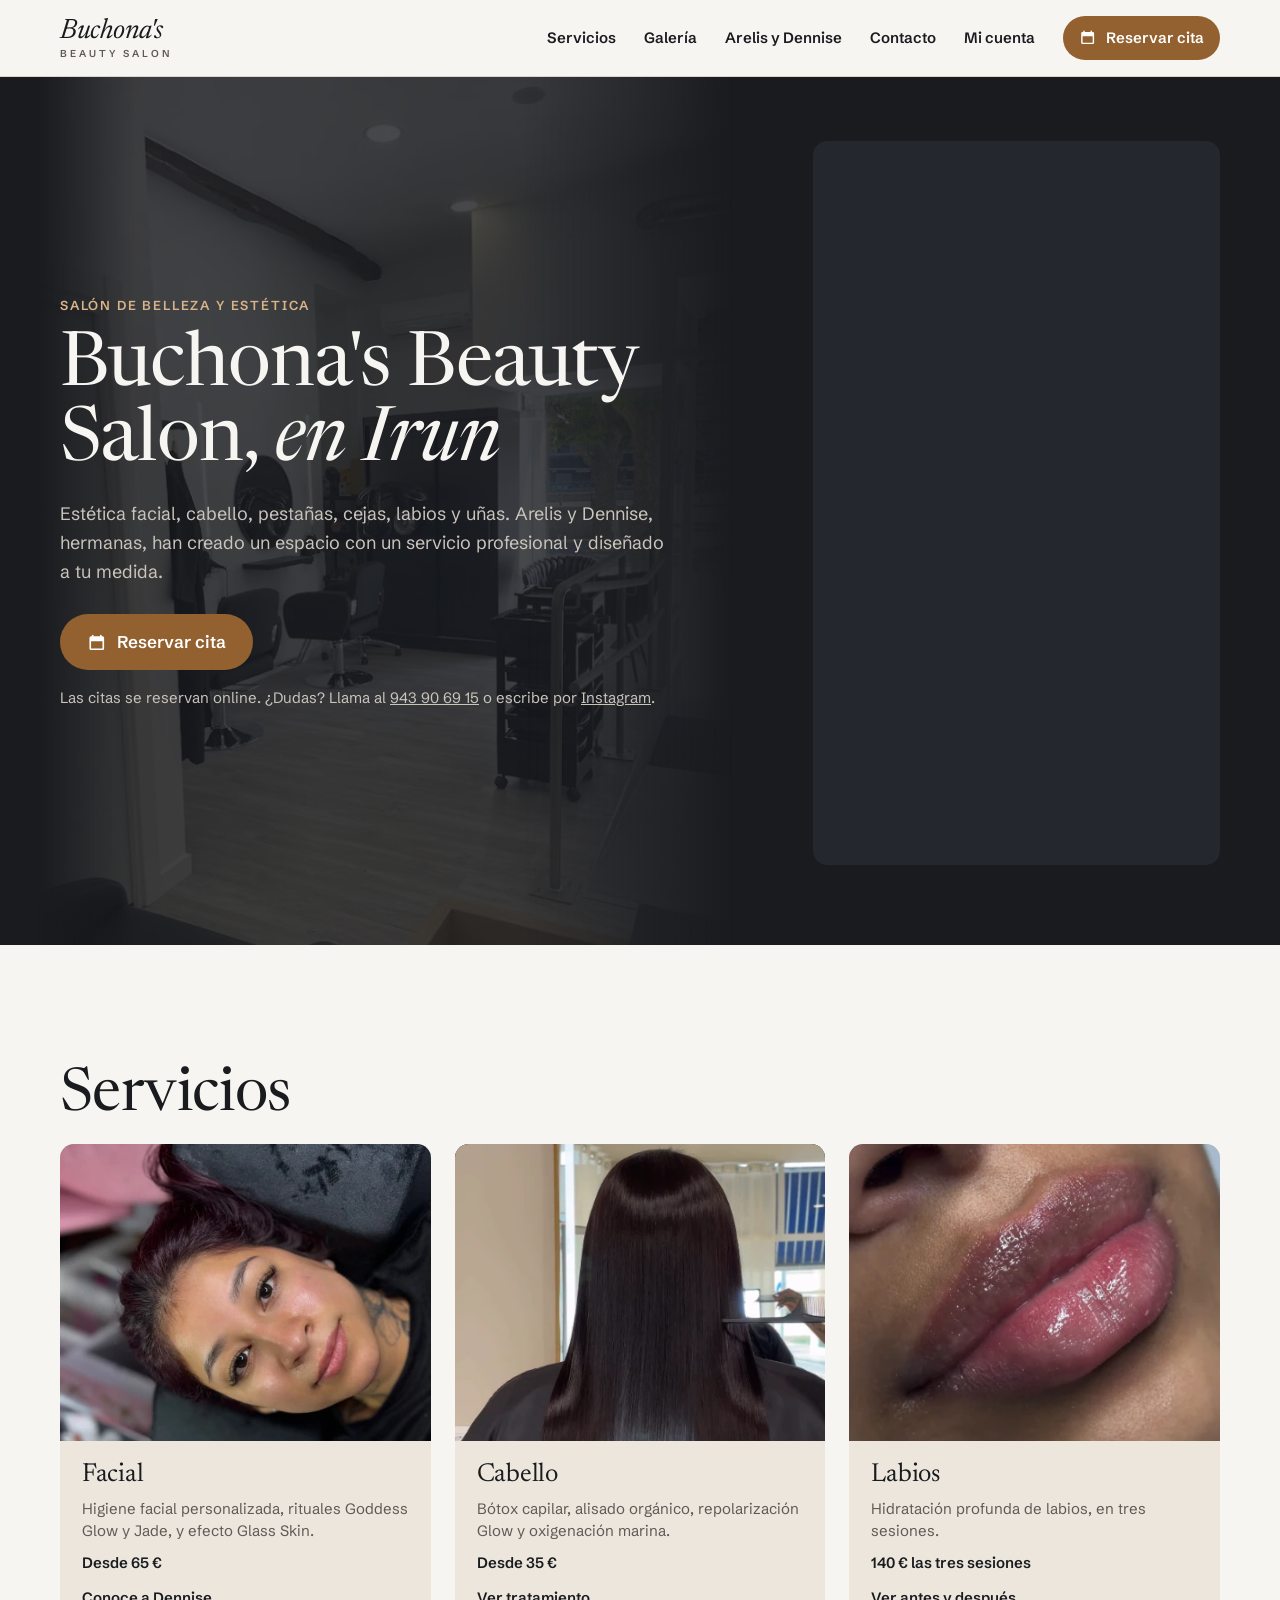
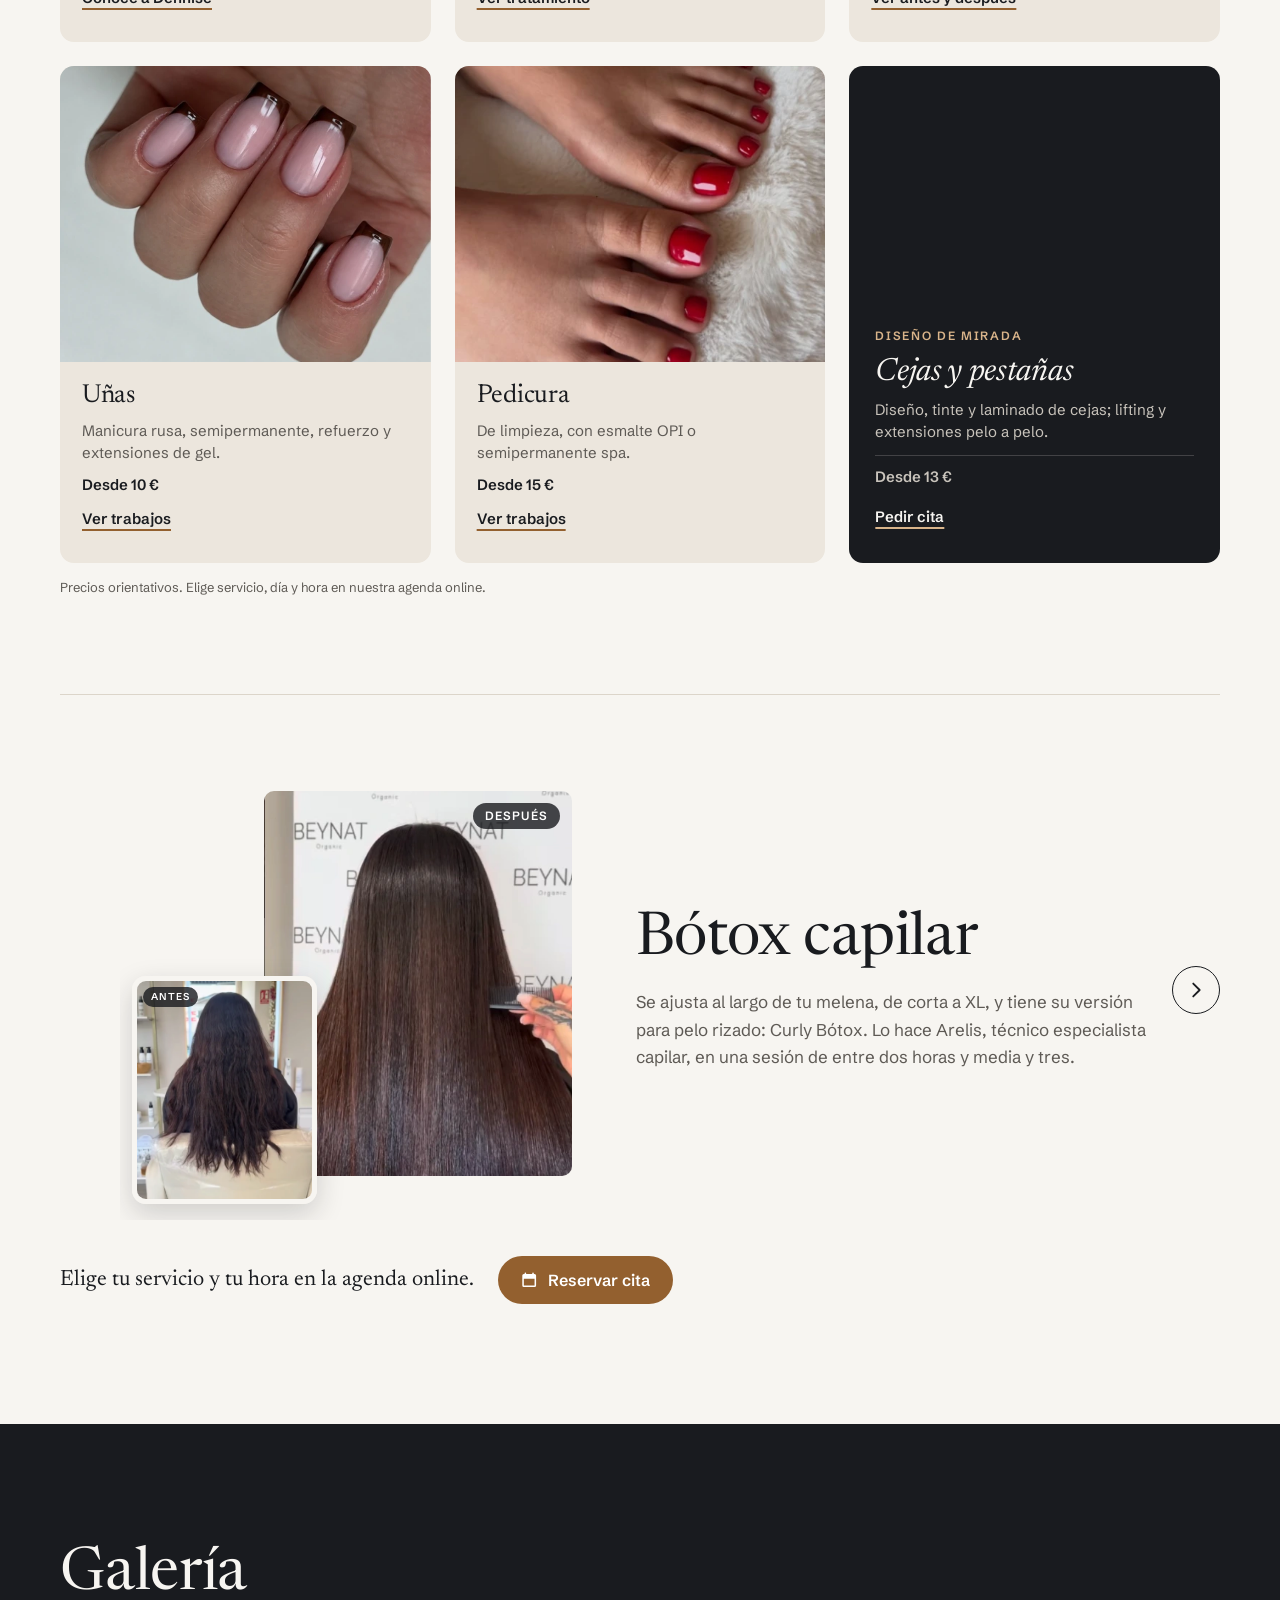
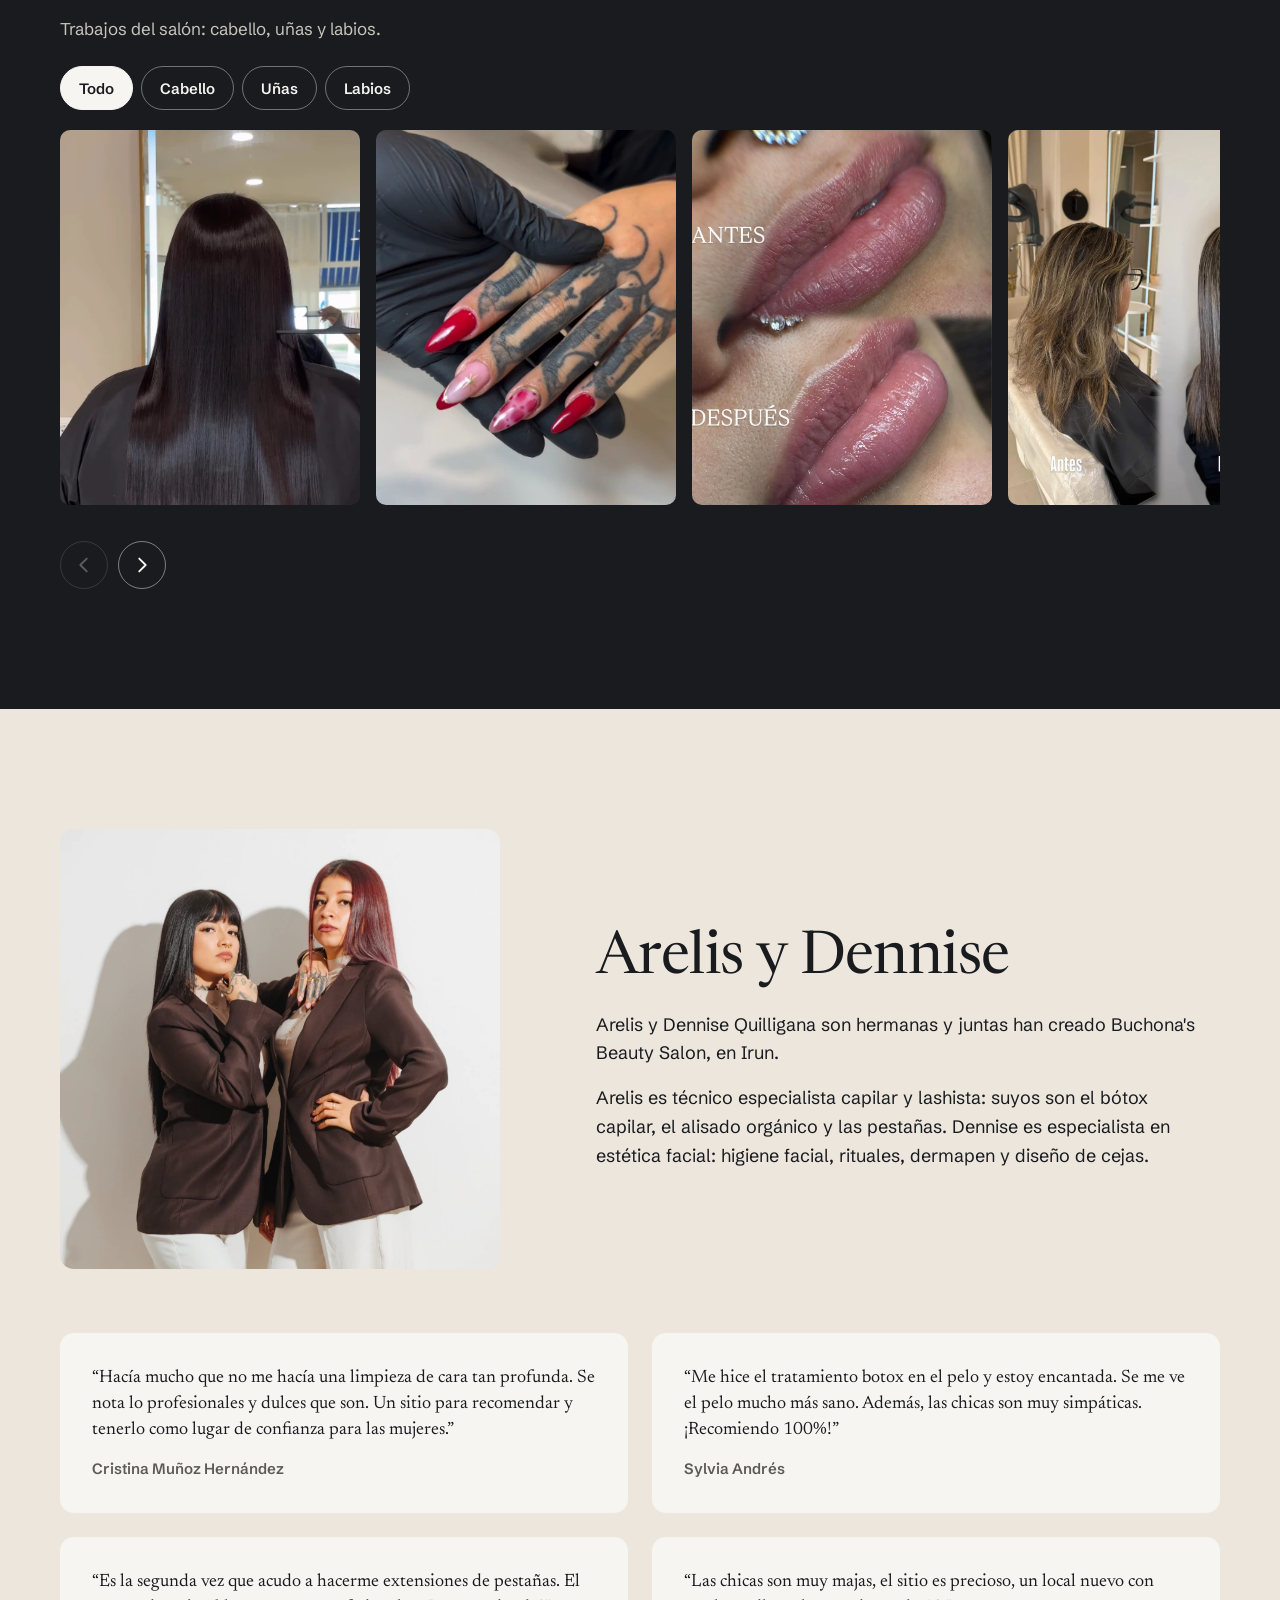
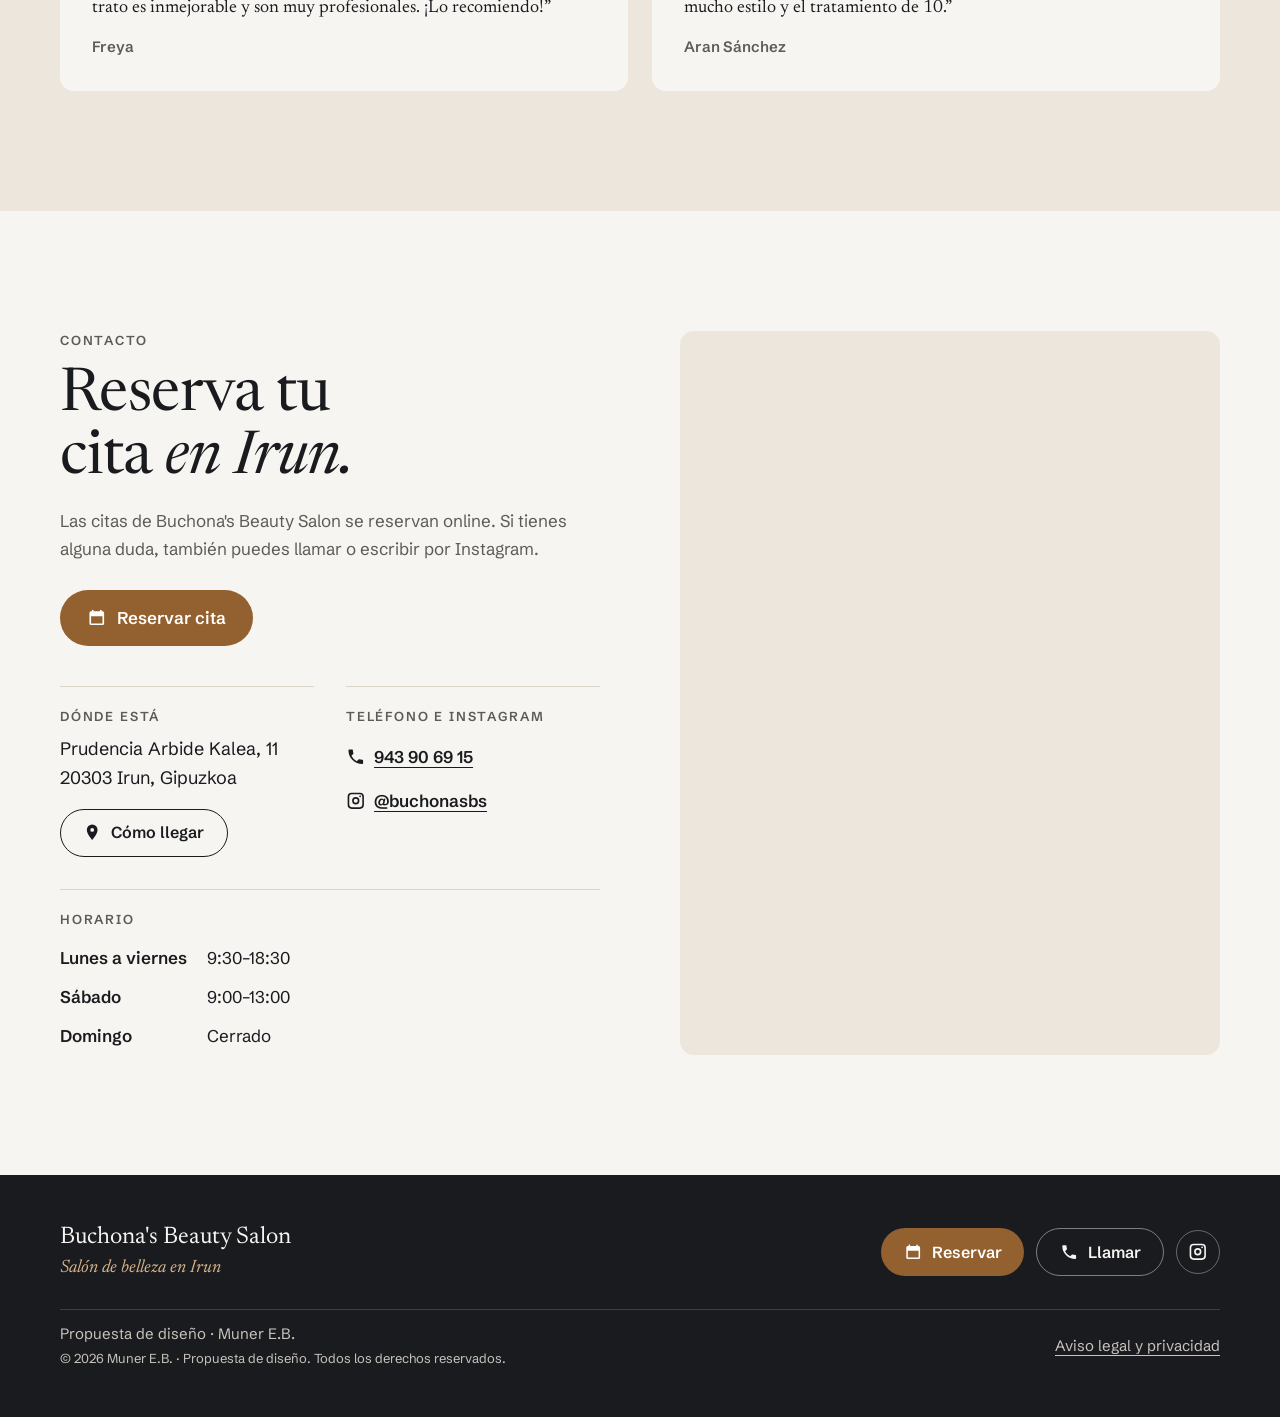
==== index.html @ 6f4eee56 "Add files via upload" ====
<!doctype html>
<html lang="es">
<head>
  <meta charset="utf-8">
  <meta name="viewport" content="width=device-width, initial-scale=1">
  <meta name="robots" content="noindex, nofollow">
  <title>Buchona's Beauty Salon · Salón de belleza en Irun: estética facial, cabello, pestañas y uñas</title>
  <meta name="description" content="Buchona's Beauty Salon, salón de belleza en Irun: estética facial, bótox capilar y alisados, pestañas, cejas, labios y uñas. Reserva tu cita online.">
  <meta name="theme-color" content="#191B1F">
  <link rel="icon" href="data:image/svg+xml,%3Csvg xmlns='http://www.w3.org/2000/svg' viewBox='0 0 64 64'%3E%3Ccircle cx='32' cy='32' r='32' fill='%23191B1F'/%3E%3Ctext x='31' y='46' font-family='Georgia,serif' font-style='italic' font-size='40' text-anchor='middle' fill='%23F7F5F1'%3EB%3C/text%3E%3C/svg%3E">
  <link rel="preconnect" href="https://fonts.googleapis.com">
  <link rel="preconnect" href="https://fonts.gstatic.com" crossorigin>
  <link rel="stylesheet" href="https://fonts.googleapis.com/css2?family=Newsreader:ital,opsz,wght@0,6..72,400;1,6..72,400&family=Schibsted+Grotesk:wght@400;600&display=swap">
  <link rel="stylesheet" href="styles.css?v=21">
  <script src="main.js?v=21" defer></script>
  <script type="application/ld+json">
  {
    "@context": "https://schema.org",
    "@type": "BeautySalon",
    "name": "Buchona's Beauty Salon",
    "telephone": "+34 943 90 69 15",
    "address": {
      "@type": "PostalAddress",
      "streetAddress": "Prudencia Arbide Kalea, 11",
      "postalCode": "20303",
      "addressLocality": "Irun",
      "addressRegion": "Gipuzkoa",
      "addressCountry": "ES"
    },
    "openingHoursSpecification": [
      { "@type": "OpeningHoursSpecification", "dayOfWeek": ["Monday", "Tuesday", "Wednesday", "Thursday", "Friday"], "opens": "09:30", "closes": "18:30" },
      { "@type": "OpeningHoursSpecification", "dayOfWeek": "Saturday", "opens": "09:00", "closes": "13:00" }
    ],
    "sameAs": ["https://www.instagram.com/buchonasbs/"]
  }
  </script>
</head>
<body>
  <a class="saltar" href="#contenido">Saltar al contenido</a>
  <header class="cabecera">
    <div class="contenedor cabecera__fila">
      <a class="cabecera__marca" href="#inicio" aria-label="Buchona's Beauty Salon, ir al inicio">
        <span class="marca__nombre">Buchona's</span>
        <span class="marca__tipo">Beauty Salon</span>
      </a>
      <nav class="cabecera__nav" aria-label="Principal">
        <a href="#servicios">Servicios</a>
        <a href="#galeria">Galería</a>
        <a href="#nosotras">Arelis y Dennise</a>
        <a href="#contacto">Contacto</a>
        <a href="reservas.html">Mi cuenta</a>
      </nav>
      <a class="boton boton--cabecera" href="reservas.html">
        <svg class="icono" aria-hidden="true" viewBox="0 0 24 24" fill-rule="evenodd"><path d="M7 2a1 1 0 0 1 1 1v1h8V3a1 1 0 1 1 2 0v1h1a2 2 0 0 1 2 2v13a2 2 0 0 1-2 2H5a2 2 0 0 1-2-2V6a2 2 0 0 1 2-2h1V3a1 1 0 0 1 1-1zm12 8H5v9h14v-9z"/></svg>
        <span>Reservar<span class="solo-escritorio">&nbsp;cita</span></span>
      </a>
      <details class="menu" data-menu>
        <summary class="menu__boton" aria-label="Menú">
          <svg class="menu__icono menu__icono--abrir" aria-hidden="true" viewBox="0 0 24 24"><path d="M4 7h16M4 12h16M4 17h16"/></svg>
          <svg class="menu__icono menu__icono--cerrar" aria-hidden="true" viewBox="0 0 24 24"><path d="M6 6l12 12M18 6 6 18"/></svg>
        </summary>
        <nav class="menu__panel" aria-label="Menú">
          <a href="#servicios">Servicios</a>
          <a href="#galeria">Galería</a>
          <a href="#nosotras">Arelis y Dennise</a>
          <a href="#contacto">Contacto</a>
          <a href="reservas.html">Mi cuenta</a>
        </nav>
      </details>
    </div>
  </header>
  <main id="contenido">
    <section class="portada" id="inicio" aria-labelledby="portada-titulo">
      <div class="portada__fondo" aria-hidden="true">
        <img src="imagenes/interior1.webp" width="694" height="864" alt="">
      </div>
      <div class="contenedor portada__rejilla">
        <div class="portada__texto">
          <p class="antetitulo">Salón de belleza y estética</p>
          <h1 class="portada__titulo" id="portada-titulo">Buchona's Beauty Salon, <em>en Irun</em></h1>
          <p class="portada__entrada">Estética facial, cabello, pestañas, cejas, labios y uñas. Arelis y Dennise, hermanas, han creado un espacio con un servicio profesional y diseñado a tu medida.</p>
          <a class="boton boton--grande" href="reservas.html">
            <svg class="icono" aria-hidden="true" viewBox="0 0 24 24" fill-rule="evenodd"><path d="M7 2a1 1 0 0 1 1 1v1h8V3a1 1 0 1 1 2 0v1h1a2 2 0 0 1 2 2v13a2 2 0 0 1-2 2H5a2 2 0 0 1-2-2V6a2 2 0 0 1 2-2h1V3a1 1 0 0 1 1-1zm12 8H5v9h14v-9z"/></svg>
            Reservar cita
          </a>
          <p class="portada__nota">Las citas se reservan online. ¿Dudas? Llama al <a href="tel:+34943906915">943 90 69 15</a> o escribe por <a href="https://www.instagram.com/buchonasbs/" rel="noopener">Instagram</a>.</p>
        </div>
        <figure class="portada__video">
          <video data-video data-lista="videos/portada2.mp4, videos/portada3.mp4, videos/portada.mp4"
                 data-animacion="img/portada-animada.webp" data-animacion-medidas="432x768"
                 autoplay muted loop playsinline preload="metadata"
                 poster="img/portada-video.webp" width="720" height="1280"
                 aria-label="Vídeos del salón: una melena lisa y brillante, unos labios antes y después, y una melena antes y después de un tratamiento">
            <source src="videos/portada2.mp4" type="video/mp4">
          </video>
          <button class="portada__play" type="button" data-video-play hidden aria-label="Reproducir el vídeo">
            <svg aria-hidden="true" viewBox="0 0 24 24"><path d="M8 5l11 7-11 7z"/></svg>
          </button>
        </figure>
      </div>
    </section>
    <section class="seccion seccion--papel">
      <div class="contenedor">
        <div class="servicios" id="servicios">
          <h2 class="seccion__titulo">Servicios</h2>
          <ul class="servicios__rejilla" role="list">
            <li class="servicio">
              <img class="servicio__foto servicio__foto--centro" src="imagenes/nueva-servicios-facial.webp"
                   width="560" height="486" loading="lazy" alt="Rostro con la piel luminosa tras un tratamiento facial">
              <div class="servicio__cuerpo">
                <h3 class="servicio__nombre">Facial</h3>
                <p>Higiene facial personalizada, rituales Goddess Glow y Jade, y efecto Glass Skin.</p>
                <p class="servicio__precio">Desde 65 €</p>
                <a class="servicio__enlace" href="#nosotras">Conoce a Dennise</a>
              </div>
            </li>
            <li class="servicio">
              <img class="servicio__foto servicio__foto--melena" src="imagenes/nueva-servicios-cabello.webp"
                   width="412" height="688" loading="lazy" alt="Melena oscura, lisa y con mucho brillo, ante el espejo del salón">
              <div class="servicio__cuerpo">
                <h3 class="servicio__nombre">Cabello</h3>
                <p>Bótox capilar, alisado orgánico, repolarización Glow y oxigenación marina.</p>
                <p class="servicio__precio">Desde 35 €</p>
                <a class="servicio__enlace" href="#botox">Ver tratamiento</a>
              </div>
            </li>
            <li class="servicio">
              <img class="servicio__foto servicio__foto--centro" src="imagenes/labios-1-despues.webp"
                   width="408" height="694" loading="lazy" alt="Labios con color uniforme y brillo, en primer plano">
              <div class="servicio__cuerpo">
                <h3 class="servicio__nombre">Labios</h3>
                <p>Hidratación profunda de labios, en tres sesiones.</p>
                <p class="servicio__precio">140 € las tres sesiones</p>
                <a class="servicio__enlace" href="#labios">Ver antes y después</a>
              </div>
            </li>
            <li class="servicio">
              <img class="servicio__foto servicio__foto--centro" src="imagenes/manicura-5.webp"
                   width="737" height="730" loading="lazy" alt="Uñas cortas en rosa natural con la punta en marrón chocolate">
              <div class="servicio__cuerpo">
                <h3 class="servicio__nombre">Uñas</h3>
                <p>Manicura rusa, semipermanente, refuerzo y extensiones de gel.</p>
                <p class="servicio__precio">Desde 10 €</p>
                <a class="servicio__enlace" href="#galeria" data-filtro-destino="unas">Ver trabajos</a>
              </div>
            </li>
            <li class="servicio">
              <img class="servicio__foto servicio__foto--centro" src="imagenes/pedicura-1.webp"
                   width="517" height="713" loading="lazy" alt="Pedicura con esmalte rojo">
              <div class="servicio__cuerpo">
                <h3 class="servicio__nombre">Pedicura</h3>
                <p>De limpieza, con esmalte OPI o semipermanente spa.</p>
                <p class="servicio__precio">Desde 15 €</p>
                <a class="servicio__enlace" href="#galeria" data-filtro-destino="unas">Ver trabajos</a>
              </div>
            </li>
            <li class="servicio servicio--experiencia">
              <div class="servicio__cuerpo">
                <p class="antetitulo">Diseño de mirada</p>
                <h3 class="servicio__nombre"><em>Cejas y pestañas</em></h3>
                <p>Diseño, tinte y laminado de cejas; lifting y extensiones pelo a pelo.</p>
                <p class="servicio__datos">Desde 13 €</p>
                <a class="servicio__enlace" href="#contacto">Pedir cita</a>
              </div>
            </li>
          </ul>
          <p class="servicios__nota">Precios orientativos. Elige servicio, día y hora en nuestra agenda online.</p>
          <div class="destacados" data-carrusel>
            <div class="destacados__marco">
            <ul class="tira destacados__lista" role="list" data-tira tabindex="0" aria-label="Tratamientos, con su antes y después">
              <li id="botox">
                <div class="color">
                  <div class="color__texto">
                    <h2 class="seccion__titulo">Bótox capilar</h2>
                    <p class="seccion__entrada">Se ajusta al largo de tu melena, de corta a XL, y tiene su versión para pelo rizado: Curly Bótox. Lo hace Arelis, técnico especialista capilar, en una sesión de entre dos horas y media y tres.</p>
                  </div>
                  <figure class="color__fotos">
                    <div class="color__foto color__foto--despues">
                      <img src="imagenes/alisado-1-despues.webp" width="417" height="662" loading="lazy"
                           alt="Después: melena larga y oscura, lisa y con mucho brillo, vista de espaldas">
                      <span class="etiqueta etiqueta--despues" aria-hidden="true">Después</span>
                    </div>
                    <div class="color__foto color__foto--antes">
                      <img src="imagenes/alisado-1-antes.webp" width="412" height="687" loading="lazy"
                           alt="Antes: la misma melena encrespada y sin brillo, ante el espejo del salón">
                      <span class="etiqueta etiqueta--antes" aria-hidden="true">Antes</span>
                    </div>
                  </figure>
                </div>
              </li>
              <li id="labios">
                <div class="color color--labios">
                  <div class="color__texto">
                    <h2 class="seccion__titulo">Hidratación de labios</h2>
                    <p class="seccion__entrada">Un tratamiento de hidratación profunda que suaviza y rejuvenece los labios. Son tres sesiones de 40 minutos.</p>
                  </div>
                  <figure class="color__fotos">
                    <div class="color__foto color__foto--despues">
                      <img src="imagenes/labios-1-despues.webp" width="408" height="694" loading="lazy"
                           alt="Después: los labios con el color uniforme y con brillo">
                      <span class="etiqueta etiqueta--despues" aria-hidden="true">Después</span>
                    </div>
                    <div class="color__foto color__foto--antes">
                      <img src="imagenes/labios-1-antes.webp" width="411" height="694" loading="lazy"
                           alt="Antes: los mismos labios, con dos tonos y sin brillo">
                      <span class="etiqueta etiqueta--antes" aria-hidden="true">Antes</span>
                    </div>
                  </figure>
                </div>
              </li>
            </ul>
            <div class="destacados__flechas" data-flechas hidden>
              <button class="flecha" type="button" aria-label="Tratamiento anterior">
                <svg aria-hidden="true" viewBox="0 0 24 24"><path d="M15 5l-7 7 7 7"/></svg>
              </button>
              <button class="flecha" type="button" aria-label="Tratamiento siguiente">
                <svg aria-hidden="true" viewBox="0 0 24 24"><path d="M9 5l7 7-7 7"/></svg>
              </button>
            </div>
            </div>
          </div>
          <div class="servicios__llamada">
            <p>Elige tu servicio y tu hora en la agenda online.</p>
            <a class="boton" href="reservas.html">
              <svg class="icono" aria-hidden="true" viewBox="0 0 24 24" fill-rule="evenodd"><path d="M7 2a1 1 0 0 1 1 1v1h8V3a1 1 0 1 1 2 0v1h1a2 2 0 0 1 2 2v13a2 2 0 0 1-2 2H5a2 2 0 0 1-2-2V6a2 2 0 0 1 2-2h1V3a1 1 0 0 1 1-1zm12 8H5v9h14v-9z"/></svg>
              Reservar cita
            </a>
          </div>
        </div>
      </div>
    </section>
    <section class="seccion seccion--tinta galeria" id="galeria" aria-labelledby="galeria-titulo">
      <div class="contenedor" data-carrusel>
        <div class="galeria__cabeza">
          <h2 class="seccion__titulo" id="galeria-titulo">Galería</h2>
          <p class="seccion__entrada">Trabajos del salón: cabello, uñas y labios.</p>
        </div>
        <div class="galeria__filtros" role="group" aria-label="Filtrar la galería" data-filtros hidden>
          <button class="filtro" type="button" data-filtro="todo" aria-pressed="true">Todo</button>
          <button class="filtro" type="button" data-filtro="cabello" aria-pressed="false">Cabello</button>
          <button class="filtro" type="button" data-filtro="unas" aria-pressed="false">Uñas</button>
          <button class="filtro" type="button" data-filtro="labios" aria-pressed="false">Labios</button>
        </div>
        <ul class="tira galeria__lista" role="list" data-tira data-visor-grupo>
          <li data-categoria="cabello">
            <a class="galeria__enlace" href="imagenes/nueva-servicios-cabello.webp" data-visor data-ancho="412" data-alto="688">
              <img src="imagenes/nueva-servicios-cabello.webp" width="412" height="688" loading="lazy" style="object-position: 50% 45%"
                   alt="Melena oscura, lisa y con mucho brillo, ante el espejo del salón">
            </a>
          </li>
          <li data-categoria="unas">
            <a class="galeria__enlace" href="imagenes/manicura-4.webp" data-visor data-ancho="413" data-alto="576">
              <img src="imagenes/manicura-4.webp" width="413" height="576" loading="lazy" style="object-position: 50% 70%"
                   alt="Uñas almendradas en rojo, con dos decoradas en rosa">
            </a>
          </li>
          <li data-categoria="labios">
            <a class="galeria__enlace" href="imagenes/labios-antes-despues-2.webp" data-visor data-ancho="592" data-alto="740">
              <img src="imagenes/labios-antes-despues-2.webp" width="592" height="740" loading="lazy"
                   alt="Antes y después de unos labios: abajo, con el color más uniforme y más brillo">
            </a>
          </li>
          <li data-categoria="cabello">
            <a class="galeria__enlace" href="imagenes/mechas-antes-despues-1.webp" data-visor data-ancho="590" data-alto="692">
              <img src="imagenes/mechas-antes-despues-1.webp" width="590" height="692" loading="lazy"
                   alt="Antes y después de una melena con mechas claras: a la izquierda, encrespada; a la derecha, lisa y pulida">
            </a>
          </li>
          <li data-categoria="unas">
            <a class="galeria__enlace" href="imagenes/manicura-2.webp" data-visor data-ancho="553" data-alto="700">
              <img src="imagenes/manicura-2.webp" width="553" height="700" loading="lazy"
                   alt="Uñas en blanco lechoso con la punta en marrón oscuro">
            </a>
          </li>
          <li data-categoria="cabello">
            <a class="galeria__enlace" href="imagenes/alisado-1-despues.webp" data-visor data-ancho="417" data-alto="662">
              <img src="imagenes/alisado-1-despues.webp" width="417" height="662" loading="lazy" style="object-position: 50% 25%"
                   alt="Melena larga y oscura, lisa y con mucho brillo, vista de espaldas">
            </a>
          </li>
          <li data-categoria="unas">
            <a class="galeria__enlace" href="imagenes/manicura-1.webp" data-visor data-ancho="413" data-alto="537">
              <img src="imagenes/manicura-1.webp" width="413" height="537" loading="lazy"
                   alt="Uñas cuadradas en granate, con una en rosa natural">
            </a>
          </li>
          <li data-categoria="labios">
            <a class="galeria__enlace" href="imagenes/labios-1-despues.webp" data-visor data-ancho="408" data-alto="694">
              <img src="imagenes/labios-1-despues.webp" width="408" height="694" loading="lazy" style="object-position: 50% 48%"
                   alt="Labios con color uniforme y brillo, en primer plano">
            </a>
          </li>
          <li data-categoria="cabello">
            <a class="galeria__enlace" href="imagenes/peluqueria-1.webp" data-visor data-ancho="412" data-alto="693">
              <img src="imagenes/peluqueria-1.webp" width="412" height="693" loading="lazy" style="object-position: 50% 60%"
                   alt="Una de las dos hermanas cortando el pelo a un cliente en el salón">
            </a>
          </li>
          <li data-categoria="unas">
            <a class="galeria__enlace" href="imagenes/manicura-3.webp" data-visor data-ancho="552" data-alto="526">
              <img src="imagenes/manicura-3.webp" width="552" height="526" loading="lazy" style="object-position: 38% 50%"
                   alt="Uñas almendradas que alternan marrón chocolate y rosa natural">
            </a>
          </li>
          <li data-categoria="cabello">
            <a class="galeria__enlace" href="imagenes/alisado-2-despues.webp" data-visor data-ancho="410" data-alto="693">
              <img src="imagenes/alisado-2-despues.webp" width="410" height="693" loading="lazy" style="object-position: 50% 25%"
                   alt="Melena castaña con reflejos, lisa y brillante, vista de espaldas">
            </a>
          </li>
          <li data-categoria="unas">
            <a class="galeria__enlace" href="imagenes/manicura-5.webp" data-visor data-ancho="737" data-alto="730">
              <img src="imagenes/manicura-5.webp" width="737" height="730" loading="lazy" style="object-position: 40% 50%"
                   alt="Uñas cortas en rosa natural con la punta en marrón chocolate">
            </a>
          </li>
          <li data-categoria="labios">
            <a class="galeria__enlace" href="imagenes/labios-antes-despues-3.webp" data-visor data-ancho="415" data-alto="693">
              <img src="imagenes/labios-antes-despues-3.webp" width="415" height="693" loading="lazy"
                   alt="Antes y después de unos labios, en primer plano">
            </a>
          </li>
          <li data-categoria="unas">
            <a class="galeria__enlace" href="imagenes/pedicura-1.webp" data-visor data-ancho="517" data-alto="713">
              <img src="imagenes/pedicura-1.webp" width="517" height="713" loading="lazy"
                   alt="Pedicura con esmalte rojo">
            </a>
          </li>
        </ul>
        <div class="destacados__flechas" data-flechas hidden>
          <button class="flecha" type="button" aria-label="Fotos anteriores">
            <svg aria-hidden="true" viewBox="0 0 24 24"><path d="M15 5l-7 7 7 7"/></svg>
          </button>
          <button class="flecha" type="button" aria-label="Fotos siguientes">
            <svg aria-hidden="true" viewBox="0 0 24 24"><path d="M9 5l7 7-7 7"/></svg>
          </button>
        </div>
      </div>
    </section>
    <section class="seccion seccion--arena" id="nosotras" aria-labelledby="nosotras-titulo">
      <div class="contenedor">
        <div class="nosotras">
          <h2 class="seccion__titulo" id="nosotras-titulo">Arelis y Dennise</h2>
          <figure class="nosotras__foto">
            <img src="imagenes/equipo-1.webp" width="738" height="737" loading="lazy"
                 alt="Arelis y Dennise Quilligana, las dos con americana marrón, posando juntas ante un fondo claro">
          </figure>
          <div class="nosotras__texto">
            <p>Arelis y Dennise Quilligana son hermanas y juntas han creado Buchona's Beauty Salon, en Irun.</p>
            <p>Arelis es técnico especialista capilar y lashista: suyos son el bótox capilar, el alisado orgánico y las pestañas. Dennise es especialista en estética facial: higiene facial, rituales, dermapen y diseño de cejas.</p>
          </div>
        </div>
        <ul class="tira resenas__lista" role="list" data-tira tabindex="0" aria-label="Más reseñas de Google">
          <li>
            <figure class="resena">
              <blockquote><p>Hacía mucho que no me hacía una limpieza de cara tan profunda. Se nota lo profesionales y dulces que son. Un sitio para recomendar y tenerlo como lugar de confianza para las mujeres.</p></blockquote>
              <figcaption>Cristina Muñoz Hernández</figcaption>
            </figure>
          </li>
          <li>
            <figure class="resena">
              <blockquote><p>Me hice el tratamiento botox en el pelo y estoy encantada. Se me ve el pelo mucho más sano. Además, las chicas son muy simpáticas. ¡Recomiendo 100%!</p></blockquote>
              <figcaption>Sylvia Andrés</figcaption>
            </figure>
          </li>
          <li>
            <figure class="resena">
              <blockquote><p>Es la segunda vez que acudo a hacerme extensiones de pestañas. El trato es inmejorable y son muy profesionales. ¡Lo recomiendo!</p></blockquote>
              <figcaption>Freya</figcaption>
            </figure>
          </li>
          <li>
            <figure class="resena">
              <blockquote><p>Las chicas son muy majas, el sitio es precioso, un local nuevo con mucho estilo y el tratamiento de 10.</p></blockquote>
              <figcaption>Aran Sánchez</figcaption>
            </figure>
          </li>
        </ul>
      </div>
    </section>
    <section class="seccion seccion--papel" id="contacto" aria-labelledby="contacto-titulo">
      <div class="contenedor contacto">
        <div class="contacto__datos">
          <p class="antetitulo">Contacto</p>
          <h2 class="seccion__titulo" id="contacto-titulo">Reserva tu cita <em>en Irun.</em></h2>
          <p class="seccion__entrada">Las citas de Buchona's Beauty Salon se reservan online. Si tienes alguna duda, también puedes llamar o escribir por Instagram.</p>
          <a class="boton boton--grande contacto__reservar" href="reservas.html">
            <svg class="icono" aria-hidden="true" viewBox="0 0 24 24" fill-rule="evenodd"><path d="M7 2a1 1 0 0 1 1 1v1h8V3a1 1 0 1 1 2 0v1h1a2 2 0 0 1 2 2v13a2 2 0 0 1-2 2H5a2 2 0 0 1-2-2V6a2 2 0 0 1 2-2h1V3a1 1 0 0 1 1-1zm12 8H5v9h14v-9z"/></svg>
            Reservar cita
          </a>
          <div class="contacto__bloques">
            <div class="contacto__bloque">
              <h3 class="contacto__titulo">Dónde está</h3>
              <address>Prudencia Arbide Kalea, 11<br>20303 Irun, Gipuzkoa</address>
              <a class="boton boton--secundario" href="https://www.google.com/maps/dir/?api=1&amp;destination=Prudencia%20Arbide%20Kalea%2011%2C%2020303%20Irun%2C%20Gipuzkoa" rel="noopener">
                <svg class="icono" aria-hidden="true" viewBox="0 0 24 24"><path d="M12 2a7 7 0 0 1 7 7c0 5.2-7 13-7 13S5 14.2 5 9a7 7 0 0 1 7-7zm0 4.5a2.5 2.5 0 1 0 0 5 2.5 2.5 0 0 0 0-5z"/></svg>
                Cómo llegar
              </a>
            </div>
            <div class="contacto__bloque">
              <h3 class="contacto__titulo">Horario</h3>
              <table class="horario">
                <tr><th scope="row">Lunes a viernes</th><td>9:30–18:30</td></tr>
                <tr><th scope="row">Sábado</th><td>9:00–13:00</td></tr>
                <tr><th scope="row">Domingo</th><td>Cerrado</td></tr>
              </table>
            </div>
            <div class="contacto__bloque">
              <h3 class="contacto__titulo">Teléfono e Instagram</h3>
              <a class="enlace-ig" href="tel:+34943906915">
                <svg class="icono" aria-hidden="true" viewBox="0 0 24 24"><path d="M6.6 10.8a15.1 15.1 0 0 0 6.6 6.6l2.2-2.2a1 1 0 0 1 1-.25 11.4 11.4 0 0 0 3.6.57 1 1 0 0 1 1 1V20a1 1 0 0 1-1 1A17 17 0 0 1 3 4a1 1 0 0 1 1-1h3.5a1 1 0 0 1 1 1c0 1.25.2 2.45.57 3.57a1 1 0 0 1-.25 1z"/></svg>
                943 90 69 15
              </a>
              <a class="enlace-ig" href="https://www.instagram.com/buchonasbs/" rel="noopener">
                <svg class="icono" aria-hidden="true" viewBox="0 0 24 24" fill-rule="evenodd"><path d="M7 2h10a5 5 0 0 1 5 5v10a5 5 0 0 1-5 5H7a5 5 0 0 1-5-5V7a5 5 0 0 1 5-5zm0 2a3 3 0 0 0-3 3v10a3 3 0 0 0 3 3h10a3 3 0 0 0 3-3V7a3 3 0 0 0-3-3H7zm5 3.5a4.5 4.5 0 1 1 0 9 4.5 4.5 0 0 1 0-9zm0 2a2.5 2.5 0 1 0 0 5 2.5 2.5 0 0 0 0-5zM17.3 5.4a1.1 1.1 0 1 1 0 2.2 1.1 1.1 0 0 1 0-2.2z"/></svg>
                @buchonasbs
              </a>
            </div>
          </div>
        </div>
        <div class="contacto__mapa">
          <iframe src="https://www.google.com/maps?q=Prudencia%20Arbide%20Kalea%2011%2C%2020303%20Irun%2C%20Gipuzkoa&amp;hl=es&amp;z=17&amp;output=embed"
                  width="600" height="450" loading="lazy" referrerpolicy="no-referrer-when-downgrade"
                  title="Mapa: Buchona's Beauty Salon en Prudencia Arbide Kalea, 11, Irun"></iframe>
        </div>
      </div>
    </section>
  </main>
  <footer class="pie">
    <div class="contenedor pie__fila">
      <div>
        <p class="pie__nombre">Buchona's Beauty Salon</p>
        <p class="pie__lema">Salón de belleza en Irun</p>
      </div>
      <ul class="pie__enlaces" role="list">
        <li>
          <a class="boton" href="reservas.html">
            <svg class="icono" aria-hidden="true" viewBox="0 0 24 24" fill-rule="evenodd"><path d="M7 2a1 1 0 0 1 1 1v1h8V3a1 1 0 1 1 2 0v1h1a2 2 0 0 1 2 2v13a2 2 0 0 1-2 2H5a2 2 0 0 1-2-2V6a2 2 0 0 1 2-2h1V3a1 1 0 0 1 1-1zm12 8H5v9h14v-9z"/></svg>
            Reservar
          </a>
        </li>
        <li>
          <a class="boton boton--contorno" href="tel:+34943906915">
            <svg class="icono" aria-hidden="true" viewBox="0 0 24 24"><path d="M6.6 10.8a15.1 15.1 0 0 0 6.6 6.6l2.2-2.2a1 1 0 0 1 1-.25 11.4 11.4 0 0 0 3.6.57 1 1 0 0 1 1 1V20a1 1 0 0 1-1 1A17 17 0 0 1 3 4a1 1 0 0 1 1-1h3.5a1 1 0 0 1 1 1c0 1.25.2 2.45.57 3.57a1 1 0 0 1-.25 1z"/></svg>
            Llamar
          </a>
        </li>
        <li>
          <a class="pie__ig" href="https://www.instagram.com/buchonasbs/" rel="noopener" aria-label="Instagram de Buchona's Beauty Salon">
            <svg class="icono" aria-hidden="true" viewBox="0 0 24 24" fill-rule="evenodd"><path d="M7 2h10a5 5 0 0 1 5 5v10a5 5 0 0 1-5 5H7a5 5 0 0 1-5-5V7a5 5 0 0 1 5-5zm0 2a3 3 0 0 0-3 3v10a3 3 0 0 0 3 3h10a3 3 0 0 0 3-3V7a3 3 0 0 0-3-3H7zm5 3.5a4.5 4.5 0 1 1 0 9 4.5 4.5 0 0 1 0-9zm0 2a2.5 2.5 0 1 0 0 5 2.5 2.5 0 0 0 0-5zM17.3 5.4a1.1 1.1 0 1 1 0 2.2 1.1 1.1 0 0 1 0-2.2z"/></svg>
          </a>
        </li>
      </ul>
    </div>
    <div class="contenedor pie__final">
      <div>
        <p>Propuesta de diseño · Muner E.B.</p>
        <p class="pie__aviso">© 2026 Muner E.B. · Propuesta de diseño. Todos los derechos reservados.</p>
      </div>
      <a class="pie__enlace" href="legal.html">Aviso legal y privacidad</a>
    </div>
  </footer>
  <dialog class="visor" aria-label="Foto ampliada" data-visor-dialogo>
    <figure class="visor__figura">
    </figure>
    <p class="visor__contador"></p>
    <button class="visor__boton visor__cerrar" type="button" aria-label="Cerrar" data-cerrar>
      <svg aria-hidden="true" viewBox="0 0 24 24"><path d="M6 6l12 12M18 6 6 18"/></svg>
    </button>
    <button class="visor__boton visor__anterior" type="button" aria-label="Foto anterior" data-anterior>
      <svg aria-hidden="true" viewBox="0 0 24 24"><path d="M15 5l-7 7 7 7"/></svg>
    </button>
    <button class="visor__boton visor__siguiente" type="button" aria-label="Foto siguiente" data-siguiente>
      <svg aria-hidden="true" viewBox="0 0 24 24"><path d="M9 5l7 7-7 7"/></svg>
    </button>
  </dialog>
</body>
</html>
---- styles.css ----
:root {
  --papel: #F7F5F1;          
  --arena: #ECE6DD;          
  --tinta: #191B1F;          
  --tinta-suave: #24272D;
  --texto: #191B1F;
  --texto-2: #5E5A55;        
  --texto-claro: #F7F5F1;
  --texto-claro-2: #C9C4BC;  
  --miel: #D9B48A;           
  --caramelo: #93602F;       
  --caramelo-hover: #7E5127;
  --linea: #DCD5CA;
  --titulos: "Newsreader", Georgia, "Times New Roman", serif;
  --texto-base: "Schibsted Grotesk", system-ui, -apple-system, "Segoe UI", sans-serif;
  --margen: 16px;
  --ancho: 1160px;
  --cabecera: 64px;
  --seccion: 64px;
  --radio: 14px;
}
@media (min-width: 760px) {
  :root { --margen: 32px; --cabecera: 76px; --seccion: 96px; }
}
@media (min-width: 1100px) {
  :root { --margen: 48px; --seccion: 120px; }
}
*, *::before, *::after { box-sizing: border-box; }
html {
  -webkit-text-size-adjust: 100%;
  scroll-padding-top: calc(var(--cabecera) + 12px);
}
@media (prefers-reduced-motion: no-preference) {
  html { scroll-behavior: smooth; }
}
body {
  margin: 0;
  background: var(--papel);
  color: var(--texto);
  font: 400 1.0625rem/1.6 var(--texto-base);
}
img { display: block; max-width: 100%; height: auto; }
[hidden] { display: none !important; }
h1, h2, h3 {
  margin: 0;
  font-family: var(--titulos);
  font-weight: 400;
  line-height: 1.05;
  letter-spacing: -0.01em;
  text-wrap: balance;
}
p { margin: 0; }
a { color: inherit; }
:focus-visible {
  outline: 3px solid var(--caramelo);
  outline-offset: 3px;
  border-radius: 4px;
}
.contenedor {
  width: min(100% - 2 * var(--margen), var(--ancho));
  margin-inline: auto;
}
.saltar {
  position: absolute;
  left: 8px;
  top: -100px;
  z-index: 100;
  padding: 12px 16px;
  background: var(--tinta);
  color: var(--texto-claro);
}
.saltar:focus { top: 8px; }
.antetitulo {
  margin-bottom: 16px;
  font: 600 0.8125rem/1.4 var(--texto-base);
  letter-spacing: 0.14em;
  text-transform: uppercase;
  color: var(--texto-2);
}
.solo-escritorio { display: none; }
@media (min-width: 760px) {
  .solo-escritorio { display: inline; }
}
.boton {
  display: inline-flex;
  align-items: center;
  justify-content: center;
  gap: 0.6em;
  min-height: 48px;
  padding: 0.75em 1.4em;
  border-radius: 999px;
  background: var(--caramelo);
  color: #fff;
  font: 600 1rem/1.2 var(--texto-base);
  text-decoration: none;
  transition: background-color 0.2s;
}
.boton:hover { background: var(--caramelo-hover); }
.icono { width: 1.15em; height: 1.15em; flex: none; fill: currentColor; }
.boton--grande { min-height: 56px; padding-inline: 1.6em; font-size: 1.0625rem; }
.boton--cabecera { min-height: 44px; padding: 0.6em 1.1em; font-size: 0.9375rem; }
.cabecera {
  position: sticky;
  top: 0;
  z-index: 50;
  background: var(--papel);
  border-bottom: 1px solid var(--linea);
}
.cabecera__fila {
  position: relative;
  display: flex;
  align-items: center;
  gap: 8px;
  height: var(--cabecera);
}
.cabecera__marca {
  display: flex;
  flex: none;
  flex-direction: column;
  justify-content: center;
  min-height: 44px;
  margin-right: auto;
  line-height: 1;
  text-decoration: none;
}
.marca__nombre { font: italic 400 1.5rem/1 var(--titulos); letter-spacing: -0.01em; }
.marca__tipo {
  margin-top: 4px;
  font: 600 0.5625rem/1 var(--texto-base);
  letter-spacing: 0.3em;
  text-transform: uppercase;
  color: var(--texto-2);
}
.boton--cabecera { flex: none; }
.cabecera__nav { display: none; }
.menu { flex: none; }
.menu__boton {
  display: grid;
  place-items: center;
  width: 44px;
  height: 44px;
  border: 1.5px solid var(--tinta);
  border-radius: 50%;
  list-style: none;
  cursor: pointer;
}
.menu__boton::-webkit-details-marker { display: none; }
.menu__icono {
  width: 22px;
  height: 22px;
  fill: none;
  stroke: var(--tinta);
  stroke-width: 2;
  stroke-linecap: round;
}
.menu__icono--cerrar,
.menu[open] .menu__icono--abrir { display: none; }
.menu[open] .menu__icono--cerrar { display: block; }
.menu__panel {
  position: absolute;
  top: calc(100% + 8px);
  right: 0;
  display: grid;
  min-width: 240px;
  padding: 8px;
  border: 1px solid var(--linea);
  border-radius: var(--radio);
  background: var(--papel);
  box-shadow: 0 12px 32px rgba(25, 27, 31, 0.16);
}
.menu__panel a {
  display: flex;
  align-items: center;
  min-height: 48px;
  padding-inline: 14px;
  border-radius: 8px;
  font-weight: 600;
  text-decoration: none;
}
.menu__panel a:hover { background: var(--arena); }
@media (min-width: 760px) {
  .marca__nombre { font-size: 1.75rem; }
  .marca__tipo { font-size: 0.625rem; }
}
@media (min-width: 960px) {
  .menu { display: none; }
  .cabecera__nav { display: flex; gap: 4px; margin-right: 8px; }
  .cabecera__nav a {
    display: inline-flex;
    align-items: center;
    min-height: 44px;
    padding-inline: 12px;
    font-weight: 600;
    font-size: 0.9375rem;
    text-decoration: none;
  }
  .cabecera__nav a:hover { text-decoration: underline; text-underline-offset: 6px; }
}
.portada {
  padding: 40px 0 56px;
  background: var(--tinta);
  color: var(--texto-claro);
}
.portada :focus-visible { outline-color: var(--miel); }
.portada .antetitulo { color: var(--miel); }
.portada__rejilla { display: grid; gap: 40px; }
.portada__titulo {
  margin-bottom: 20px;
  font-size: clamp(2.75rem, 4vw + 1.5rem, 5.25rem);
  line-height: 1;
}
.portada__entrada {
  max-width: 34em;
  margin-bottom: 28px;
  font-size: 1.125rem;
  color: var(--texto-claro-2);
}
.portada__nota {
  margin-top: 16px;
  font-size: 0.9375rem;
  color: var(--texto-claro-2);
}
@media (min-width: 760px) {
  .portada { padding: 64px 0 80px; }
  .portada__rejilla { grid-template-columns: 1fr 0.85fr; align-items: center; gap: 48px; }
}
@media (min-width: 1100px) {
  .portada__rejilla { grid-template-columns: 1fr 420px; gap: 96px; }
}
.portada { position: relative; isolation: isolate; overflow: hidden; }
.portada__fondo {
  position: absolute;
  top: 0;
  right: 0;
  left: 0;
  z-index: -1;
  height: min(78svh, 640px);
}
.portada__fondo img { width: 100%; height: 100%; object-fit: cover; object-position: 50% 35%; }
.portada__fondo::after {
  content: "";
  position: absolute;
  inset: 0;
  background: linear-gradient(180deg, rgba(25, 27, 31, 0.8) 0%, rgba(25, 27, 31, 0.84) 70%, var(--tinta) 100%);
}
@media (min-width: 760px) {
  .portada__fondo {
    bottom: 0;
    left: auto;
    right: 46%;
    width: min(694px, 54%);
    height: auto;
    -webkit-mask-image: linear-gradient(90deg, transparent 0, #000 14%, #000 70%, transparent 100%);
    mask-image: linear-gradient(90deg, transparent 0, #000 14%, #000 70%, transparent 100%);
  }
  .portada__fondo::after { background: rgba(25, 27, 31, 0.8); }
}
@media (min-width: 1100px) {
  .portada__fondo {
    right: max(536px, 50% - 92px);
    width: min(694px, 100% - max(536px, 50% - 92px));
  }
}
.etiqueta {
  position: absolute;
  top: 12px;
  padding: 7px 12px;
  border-radius: 999px;
  background: rgba(25, 27, 31, 0.8);
  color: #fff;
  font: 600 0.75rem/1 var(--texto-base);
  letter-spacing: 0.1em;
  text-transform: uppercase;
}
.etiqueta--antes { left: 12px; }
.etiqueta--despues { right: 12px; }
.seccion { padding-block: var(--seccion); }
.seccion--papel { background: var(--papel); }
.seccion--arena { background: var(--arena); }
.seccion--tinta { background: var(--tinta); color: var(--texto-claro); }
.seccion--tinta :focus-visible { outline-color: var(--miel); }
.seccion__cabeza { max-width: 40rem; }
.seccion__titulo {
  margin-bottom: 16px;
  font-size: clamp(2.25rem, 3vw + 1.4rem, 3.75rem);
}
.seccion__entrada {
  max-width: 36em;
  color: var(--texto-2);
}
.tira {
  display: flex;
  gap: 12px;
  margin: 0 calc(-1 * var(--margen));
  padding: 0 var(--margen) 12px;
  list-style: none;
  overflow-x: auto;
  overscroll-behavior-x: contain;
  scroll-snap-type: x mandatory;
  scroll-padding-inline: var(--margen);
  scrollbar-width: thin;
  scrollbar-color: var(--linea) transparent;
}
.tira > li { flex: none; scroll-snap-align: start; }
@media (min-width: 760px) {
  .tira { gap: 16px; margin-inline: 0; padding-inline: 0; scroll-padding-inline: 0; }
}
.servicios__rejilla {
  display: grid;
  grid-template-columns: repeat(2, minmax(0, 1fr));
  gap: 12px;
  margin: 8px 0 0;
  padding: 0;
  list-style: none;
}
.servicio {
  display: flex;
  flex-direction: column;
  overflow: hidden;
  border-radius: var(--radio);
  background: var(--arena);
}
.servicio__foto {
  width: 100%;
  height: auto;
  aspect-ratio: 1;
  object-fit: cover;
  object-position: 50% 58%;
  background: var(--tinta-suave);
}
.servicio__foto--arriba { object-position: 50% 30%; }
.servicio__cuerpo { display: flex; flex: 1; flex-direction: column; padding: 14px 14px 16px; }
.servicio__nombre { font: 400 1.25rem/1.15 var(--titulos); }
.servicio p { margin-top: 6px; font-size: 0.8125rem; line-height: 1.45; color: var(--texto-2); }
.servicio--experiencia { background: var(--tinta); color: var(--texto-claro); }
.servicio--experiencia .servicio__cuerpo { justify-content: flex-end; padding-top: 18px; }
.servicio--experiencia .antetitulo { margin-bottom: 10px; font-size: 0.6875rem; color: var(--miel); text-wrap: balance; }
.servicio--experiencia .servicio__nombre { font-size: 1.375rem; }
.servicio--experiencia p:not(.antetitulo) { color: var(--texto-claro-2); }
.servicio--experiencia .servicio__datos {
  margin-top: 12px;
  padding-top: 10px;
  border-top: 1px solid rgba(247, 245, 241, 0.18);
  font-weight: 600;
  color: var(--texto-claro);
}
.servicios__llamada {
  display: flex;
  flex-wrap: wrap;
  align-items: center;
  gap: 14px 24px;
  margin-top: 36px;
}
.servicios__llamada p { font: 400 1.375rem/1.3 var(--titulos); }
.color {
  display: grid;
  gap: 24px;
  margin-top: 64px;
  padding-top: 56px;
  border-top: 1px solid var(--linea);
}
.color__fotos {
  display: grid;
  grid-template-columns: 30fr 12fr 58fr;
  width: 100%;
  max-width: 440px;
  margin: 0;
}
.color__foto { position: relative; overflow: hidden; border-radius: 10px; }
.color__foto img { width: 100%; aspect-ratio: 4 / 5; object-fit: cover; }
.color__foto--despues { grid-column: 2 / 4; grid-row: 1; }
.color__foto--antes {
  z-index: 1;
  grid-column: 1 / 3;
  grid-row: 1;
  align-self: end;
  margin-bottom: -28px;
  border: 5px solid var(--papel);
  border-radius: 14px;
  box-shadow: 0 10px 28px rgba(25, 27, 31, 0.18);
}
.color__foto--antes .etiqueta { top: 6px; left: 6px; padding: 5px 8px; font-size: 0.625rem; }
.color__pie { grid-column: 1 / -1; margin-top: 44px; font-size: 0.9375rem; color: var(--texto-2); }
@media (min-width: 760px) {
  .servicios__rejilla { grid-template-columns: repeat(3, minmax(0, 1fr)); gap: 16px; }
  .servicio__foto { aspect-ratio: 5 / 4; object-position: 50% 20%; }
  .servicio__foto--abajo { object-position: 50% 75%; }
  .servicio__cuerpo { padding: 20px 22px 24px; }
  .servicio__nombre { font-size: 1.625rem; }
  .servicio p { margin-top: 8px; font-size: 0.9375rem; }
  .servicio--experiencia .servicio__cuerpo { padding: 26px; }
  .servicio--experiencia .antetitulo { font-size: 0.75rem; }
  .servicio--experiencia .servicio__nombre { font-size: 2rem; }
}
@media (min-width: 860px) {
  .color {
    grid-template-columns: minmax(0, 440px) 1fr;
    grid-template-areas: "fotos texto";
    align-items: center;
    gap: 64px;
  }
  .color__texto { grid-area: texto; }
  .color__fotos { grid-area: fotos; }
}
@media (min-width: 1100px) {
  .servicios__rejilla { gap: 24px; }
  .color { gap: 96px; margin-top: 96px; padding-top: 96px; }
}
.galeria__cabeza { margin-bottom: 24px; }
.galeria__cabeza .seccion__titulo { margin-bottom: 8px; }
.galeria .seccion__entrada { color: var(--texto-claro-2); }
.galeria__enlace {
  display: block;
  overflow: hidden;
  aspect-ratio: 4 / 5;
  border-radius: 10px;
  background: var(--tinta-suave);
}
.galeria__enlace img {
  width: 100%;
  height: 100%;
  object-fit: cover;
  transition: transform 0.4s ease;
}
.galeria__enlace:hover img { transform: scale(1.03); }
.galeria__lista > li { width: min(72vw, 300px); }
@media (min-width: 760px) {
  .galeria__lista {
    display: grid;
    grid-template-columns: repeat(4, minmax(0, 1fr));
    overflow: visible;
    padding-bottom: 0;
  }
  .galeria__lista > li { width: auto; }
}
.nosotras { display: grid; gap: 36px; }
.nosotras__texto .seccion__titulo { margin-bottom: 0; }
.nosotras__texto p { max-width: 34em; margin-top: 16px; font-size: 1.125rem; }
.nosotras__texto .nosotras__nota { margin-top: 20px; font-size: 1rem; font-weight: 600; }
.estrellas { margin-right: 6px; letter-spacing: 0.08em; }
.nosotras__foto { margin: 0; }
.nosotras__foto img { width: 100%; border-radius: var(--radio); }
.resena {
  height: 100%;
  margin: 0;
  padding: 24px;
  border-radius: var(--radio);
  background: var(--papel);
}
.resena blockquote { margin: 0; }
.resena blockquote p { font: 400 1.125rem/1.45 var(--titulos); }
.resena blockquote p::before { content: "“"; }
.resena blockquote p::after { content: "”"; }
.resena figcaption { margin-top: 14px; font-size: 0.9375rem; font-weight: 600; color: var(--texto-2); }
.resena--destacada { position: relative; padding: 52px 0 0; background: none; }
.resena--destacada::before {
  content: "“";
  position: absolute;
  top: -10px;
  left: -4px;
  font: 400 6.5rem/1 var(--titulos);
  color: #C2AF96;
}
.resena--destacada blockquote p { font-size: clamp(1.5rem, 1.6vw + 1.1rem, 2.25rem); line-height: 1.3; }
.resena--destacada blockquote p::before,
.resena--destacada blockquote p::after { content: none; }
.resena--destacada figcaption { margin-top: 18px; font-size: 1rem; color: var(--texto); }
.resena--destacada figcaption::before { content: "— "; }
.resenas__lista { margin-top: 36px; }
.resenas__lista > li { width: 82vw; }
@media (min-width: 760px) {
  .nosotras { grid-template-columns: minmax(0, 1fr) minmax(0, 1fr); gap: 56px; align-items: center; }
  .resenas__lista {
    display: grid;
    grid-template-columns: repeat(2, minmax(0, 1fr));
    overflow: visible;
    padding-bottom: 0;
  }
  .resenas__lista > li { width: auto; }
}
@media (min-width: 1100px) {
  .nosotras { grid-template-columns: minmax(0, 1fr) minmax(0, 1.15fr); gap: 96px; }
  .resena { padding: 32px; }
  .resena--destacada { padding: 64px 0 0; }
  .resenas__lista { gap: 24px; margin-top: 64px; }
}
.visor {
  width: 100%;
  max-width: none;
  height: 100%;
  max-height: none;
  margin: 0;
  padding: 0;
  border: 0;
  background: rgba(18, 19, 22, 0.96);
  color: var(--texto-claro);
}
.visor::backdrop { background: rgba(18, 19, 22, 0.6); }
.visor :focus-visible { outline-color: var(--miel); }
html:has(.visor[open]) { overflow: hidden; }
.visor__figura {
  display: grid;
  place-items: center;
  align-content: center;
  gap: 12px;
  height: 100%;
  margin: 0;
  padding: 64px 16px 96px;
  touch-action: pan-y pinch-zoom;
}
.visor__foto {
  width: auto;
  height: auto;
  max-width: 100%;
  max-height: calc(100dvh - 200px);
  border-radius: 8px;
  transition: transform 0.25s ease;
  -webkit-user-drag: none;
  user-select: none;
}
.visor__contador {
  position: absolute;
  top: 22px;
  left: 20px;
  font-size: 0.875rem;
  font-weight: 600;
  color: var(--texto-claro-2);
}
.visor__boton {
  position: absolute;
  display: grid;
  place-items: center;
  width: 48px;
  height: 48px;
  padding: 0;
  border: 1px solid rgba(247, 245, 241, 0.35);
  border-radius: 50%;
  background: var(--tinta);
  color: #fff;
  cursor: pointer;
}
.visor__boton:hover { border-color: #fff; }
.visor__boton svg {
  width: 22px;
  height: 22px;
  fill: none;
  stroke: currentColor;
  stroke-width: 2;
  stroke-linecap: round;
  stroke-linejoin: round;
}
.visor__cerrar { top: 12px; right: 12px; }
.visor__anterior { bottom: 24px; left: calc(50% - 60px); }
.visor__siguiente { bottom: 24px; right: calc(50% - 60px); }
@media (min-width: 760px) {
  .visor__figura { padding: 72px 96px 56px; }
  .visor__foto { max-height: calc(100dvh - 170px); }
  .visor__anterior,
  .visor__siguiente { top: 50%; bottom: auto; transform: translateY(-50%); }
  .visor__anterior { left: 24px; }
  .visor__siguiente { right: 24px; }
  .visor__cerrar { top: 16px; right: 24px; }
}
.contacto { display: grid; gap: 40px; }
.contacto__reservar { margin-top: 28px; }
.contacto__bloques { display: grid; gap: 28px; margin-top: 40px; }
.contacto__bloque { padding-top: 20px; border-top: 1px solid var(--linea); }
.contacto__titulo {
  margin-bottom: 10px;
  font: 600 0.8125rem/1.4 var(--texto-base);
  letter-spacing: 0.14em;
  text-transform: uppercase;
  color: var(--texto-2);
}
.enlace-ig {
  display: inline-flex;
  align-items: center;
  gap: 0.5em;
  min-height: 44px;
  font-weight: 600;
  text-underline-offset: 4px;
}
address { margin-bottom: 16px; font-style: normal; font-size: 1.125rem; }
.boton--secundario {
  border: 1.5px solid var(--tinta);
  background: transparent;
  color: var(--tinta);
}
.boton--secundario:hover { background: var(--tinta); color: var(--texto-claro); }
.horario { border-collapse: collapse; }
.horario th,
.horario td { padding: 6px 0; vertical-align: top; text-align: left; }
.horario th { padding-right: 20px; font-weight: 600; }
.contacto__mapa iframe {
  display: block;
  width: 100%;
  height: auto;
  aspect-ratio: 4 / 3;
  border: 0;
  border-radius: var(--radio);
  background: var(--arena);
}
@media (min-width: 760px) {
  .contacto__bloques { grid-template-columns: 1fr 1fr; grid-auto-flow: dense; gap: 32px; }
  .contacto__bloque:nth-child(2) { grid-column: 1 / -1; }
}
@media (min-width: 1100px) {
  .contacto { grid-template-columns: 1fr 1fr; gap: 80px; align-items: stretch; }
  .contacto__mapa iframe { height: 100%; min-height: 480px; aspect-ratio: auto; }
}
.pie {
  padding: 48px 0;
  background: var(--tinta);
  color: var(--texto-claro);
}
.pie :focus-visible { outline-color: var(--miel); }
.pie__fila { display: grid; gap: 24px; }
.pie__nombre { font: 400 1.5rem/1.2 var(--titulos); }
.pie__lema { margin-top: 4px; font: italic 400 1.125rem/1.4 var(--titulos); color: var(--miel); }
.pie__enlaces {
  display: flex;
  flex-wrap: wrap;
  align-items: center;
  gap: 8px 24px;
  margin: 0;
  padding: 0;
  list-style: none;
}
.pie__ig {
  display: grid;
  place-items: center;
  width: 44px;
  height: 44px;
  border: 1px solid rgba(247, 245, 241, 0.35);
  border-radius: 50%;
}
.pie__ig:hover { border-color: var(--texto-claro); }
.pie__enlace {
  display: inline-flex;
  align-items: center;
  min-height: 44px;
  color: var(--texto-claro-2);
  text-underline-offset: 4px;
}
@media (min-width: 760px) {
  .pie__fila { grid-template-columns: 1fr auto; align-items: center; }
}
.legal { max-width: 40rem; min-height: 50vh; }
.legal p:not(.antetitulo) { margin-top: 16px; color: var(--texto-2); }
.enlace-volver {
  display: inline-flex;
  align-items: center;
  min-height: 44px;
  font-weight: 600;
  text-underline-offset: 4px;
}
@media (prefers-reduced-motion: reduce) {
  *, *::before, *::after {
    transition-duration: 0s !important;
    animation-duration: 0s !important;
  }
}
.portada__video { width: min(100%, 440px); margin: 0; justify-self: center; }
.portada__video video {
  display: block;
  width: 100%;
  height: auto;
  aspect-ratio: 4 / 5;
  object-fit: cover;
  object-position: 50% 40%;
  border-radius: var(--radio);
  background: var(--tinta-suave);
}
@media (min-width: 760px) {
  .portada__video {
    width: min(100%, 420px, (100vh - 176px) * 9 / 16);
    justify-self: end;
  }
  @supports (height: 100svh) {
    .portada__video { width: min(100%, 420px, (100svh - 176px) * 9 / 16); }
  }
  .portada__video video { aspect-ratio: 9 / 16; }
}
.portada__nota a { display: inline-block; padding-block: 12px; margin-block: -12px; }
.servicio .servicio__foto--centro { object-position: 50% 50%; }
.color__foto--despues img { object-position: 50% 30%; }
.color__foto--antes img { object-position: 50% 62%; }
.color__fotos { padding-bottom: 28px; }
.nosotras { gap: 24px; }
.nosotras > .seccion__titulo { margin-bottom: 0; }
.nosotras__foto { width: min(100%, 440px); }
.nosotras__texto p:first-child { margin-top: 0; }
@media (min-width: 760px) {
  .nosotras {
    grid-template-columns: minmax(0, 0.8fr) minmax(0, 1.2fr);
    grid-template-areas: "foto titulo" "foto texto";
    column-gap: 56px;
    row-gap: 20px;
  }
  .nosotras > .seccion__titulo { grid-area: titulo; align-self: end; }
  .nosotras__foto { grid-area: foto; width: 100%; }
  .nosotras__texto { grid-area: texto; align-self: start; }
}
@media (min-width: 1100px) {
  .nosotras { grid-template-columns: 440px minmax(0, 1fr); column-gap: 96px; }
}
.enlace-ig { display: flex; width: fit-content; }
.pie__enlaces { gap: 12px; }
.boton--contorno {
  border: 1px solid rgba(247, 245, 241, 0.45);
  background: transparent;
  color: var(--texto-claro);
}
.boton--contorno:hover { border-color: var(--texto-claro); background: transparent; }
.pie__final {
  display: flex;
  flex-wrap: wrap;
  align-items: center;
  justify-content: space-between;
  gap: 4px 24px;
  margin-top: 28px;
  padding-top: 12px;
  border-top: 1px solid rgba(247, 245, 241, 0.16);
  font-size: 0.9375rem;
  color: var(--texto-claro-2);
}
.pie__aviso { margin-top: 2px; font-size: 0.8125rem; }
.legal a[href^="tel:"] { white-space: nowrap; }
.servicio { position: relative; }
.servicio__enlace {
  display: inline-flex;
  align-items: center;
  align-self: flex-start;
  min-height: 44px;
  margin-top: auto;
  padding-top: 4px;
  font-size: 0.8125rem;
  font-weight: 600;
  text-decoration-color: var(--caramelo);
  text-decoration-thickness: 1.5px;
  text-underline-offset: 5px;
}
.servicio__enlace::after { content: ""; position: absolute; inset: 0; border-radius: var(--radio); }
.servicio__enlace:focus-visible { outline: none; }
.servicio:has(.servicio__enlace:focus-visible) { outline: 3px solid var(--caramelo); outline-offset: 3px; }
.servicio:hover .servicio__enlace { text-decoration-color: currentColor; }
.servicio--experiencia .servicio__enlace { margin-top: 6px; color: var(--texto-claro); text-decoration-color: var(--miel); }
@media (min-width: 760px) { .servicio__enlace { font-size: 0.9375rem; } }
.destacados { margin-top: 64px; padding-top: 56px; border-top: 1px solid var(--linea); }
.destacados .color { margin-top: 0; padding-top: 0; border-top: 0; }
.destacados__lista { align-items: flex-start; }
.destacados__lista > li { width: calc(100% - 28px); }   
.js .destacados__lista { scrollbar-width: none; }
.js .destacados__lista::-webkit-scrollbar { display: none; }
.color--labios .color__foto--despues img,
.color--labios .color__foto--antes img { object-position: 50% 48%; }
.destacados__flechas { display: flex; gap: 10px; margin-top: 12px; }
.flecha {
  display: grid;
  place-items: center;
  width: 48px;
  height: 48px;
  padding: 0;
  border: 1.5px solid var(--tinta);
  border-radius: 50%;
  background: transparent;
  color: var(--tinta);
  cursor: pointer;
  transition: background-color 0.2s, color 0.2s, opacity 0.2s;
}
.flecha:hover { background: var(--tinta); color: var(--texto-claro); }
.flecha:disabled { opacity: 0.3; cursor: default; background: transparent; color: var(--tinta); }
.flecha svg { width: 22px; height: 22px; fill: none; stroke: currentColor; stroke-width: 2; stroke-linecap: round; stroke-linejoin: round; }
@media (min-width: 760px) {
  .destacados__lista > li { width: 100%; }
  .destacados__flechas { margin-top: 24px; }
}
@media (min-width: 1100px) {
  .destacados { margin-top: 96px; padding-top: 96px; }
}
.destacados__lista { padding-bottom: 32px; }
.destacados .color__fotos { padding-bottom: 12px; }
@media (min-width: 760px) { .destacados__lista { gap: 56px; } }
.portada__video { position: relative; }
.portada__video video { transition: opacity 0.35s ease; }
.portada__video video + video { position: absolute; top: 0; left: 0; height: 100%; }
.portada__video .en-reserva { opacity: 0; }
.portada__rejilla > * { min-width: 0; }
.portada__video { max-width: 100%; overflow: hidden; border-radius: var(--radio); }
.portada__video video { max-width: 100%; }
@media (max-width: 759px) {
  .portada__fondo { height: min(78vh, 640px); }
  @supports (height: 100svh) { .portada__fondo { height: min(78svh, 640px); } }
}
@media (min-width: 760px) {
  .servicio .servicio__foto--melena { object-position: 50% 44%; }
}
.galeria__filtros { display: flex; flex-wrap: wrap; gap: 8px; margin-bottom: 20px; }
.filtro {
  min-height: 44px;
  padding: 0 18px;
  border: 1px solid rgba(247, 245, 241, 0.4);
  border-radius: 999px;
  background: transparent;
  color: var(--texto-claro);
  font: 600 0.9375rem/1 var(--texto-base);
  cursor: pointer;
  transition: background-color 0.2s, color 0.2s, border-color 0.2s;
}
.filtro:hover { border-color: var(--texto-claro); }
.filtro[aria-pressed="true"] { border-color: var(--texto-claro); background: var(--texto-claro); color: var(--tinta); }
.js .galeria__lista { scrollbar-width: none; }
.js .galeria__lista::-webkit-scrollbar { display: none; }
@media (min-width: 760px) {
  .galeria .galeria__lista { display: flex; overflow-x: auto; padding-bottom: 12px; }
  .galeria .galeria__lista > li { width: 280px; }
}
@media (min-width: 1100px) {
  .galeria .galeria__lista > li { width: 300px; }
}
.seccion--tinta .flecha { border-color: rgba(247, 245, 241, 0.45); color: var(--texto-claro); }
.seccion--tinta .flecha:hover { border-color: var(--texto-claro); background: var(--texto-claro); color: var(--tinta); }
.seccion--tinta .flecha:disabled { border-color: rgba(247, 245, 241, 0.45); background: transparent; color: var(--texto-claro); }
.portada__video .en-reserva { pointer-events: none; }
.portada__video video::-webkit-media-controls,
.portada__video video::-webkit-media-controls-start-playback-button,
.portada__video video::-webkit-media-controls-overlay-play-button { display: none !important; -webkit-appearance: none; }
.portada__play {
  position: absolute;
  top: 50%;
  left: 50%;
  z-index: 2;
  display: grid;
  place-items: center;
  width: 68px;
  height: 68px;
  padding: 0 0 0 4px;
  border: 2px solid #fff;
  border-radius: 50%;
  background: rgba(25, 27, 31, 0.7);
  color: #fff;
  transform: translate(-50%, -50%);
  cursor: pointer;
}
.portada__play svg { width: 28px; height: 28px; fill: currentColor; }
.portada__animacion {
  position: absolute;
  top: 0;
  left: 0;
  z-index: 1;
  width: 100%;
  height: 100%;
  object-fit: cover;
  object-position: 50% 40%;
}
.servicio .servicio__precio { margin-top: 10px; font-weight: 600; color: var(--texto); }
.servicios__nota { margin-top: 14px; font-size: 0.8125rem; color: var(--texto-2); }
@media (min-width: 760px) {
  .destacados__marco { position: relative; }
  .destacados .destacados__lista { margin-inline: 60px; gap: 80px; padding-bottom: 32px; }
  .destacados .destacados__lista > li { width: 100%; padding-inline: 12px; }
  .destacados .destacados__flechas { display: block; margin: 0; }
  .destacados .flecha {
    position: absolute;
    top: calc(50% - 16px);
    z-index: 1;
    background: var(--papel);
    transform: translateY(-50%);
  }
  .destacados .flecha:hover { background: var(--tinta); }
  .destacados .flecha:first-child { left: 0; }
  .destacados .flecha:last-child { right: 0; }
  .destacados .flecha:disabled { opacity: 0; visibility: hidden; }
}
@media (min-width: 760px) and (max-width: 999px) {
  .destacados .color { grid-template-columns: minmax(0, 1fr); grid-template-areas: "texto" "fotos"; gap: 24px; }
}
@media (min-width: 1000px) {
  .destacados .color { column-gap: 64px; }
}
@media (max-width: 759px) {
  .portada {
    padding-bottom: 0;
    background: linear-gradient(to bottom, var(--tinta) calc(100% - min(100vw - 32px, 440px) * 0.625), var(--papel) 0);
  }
}
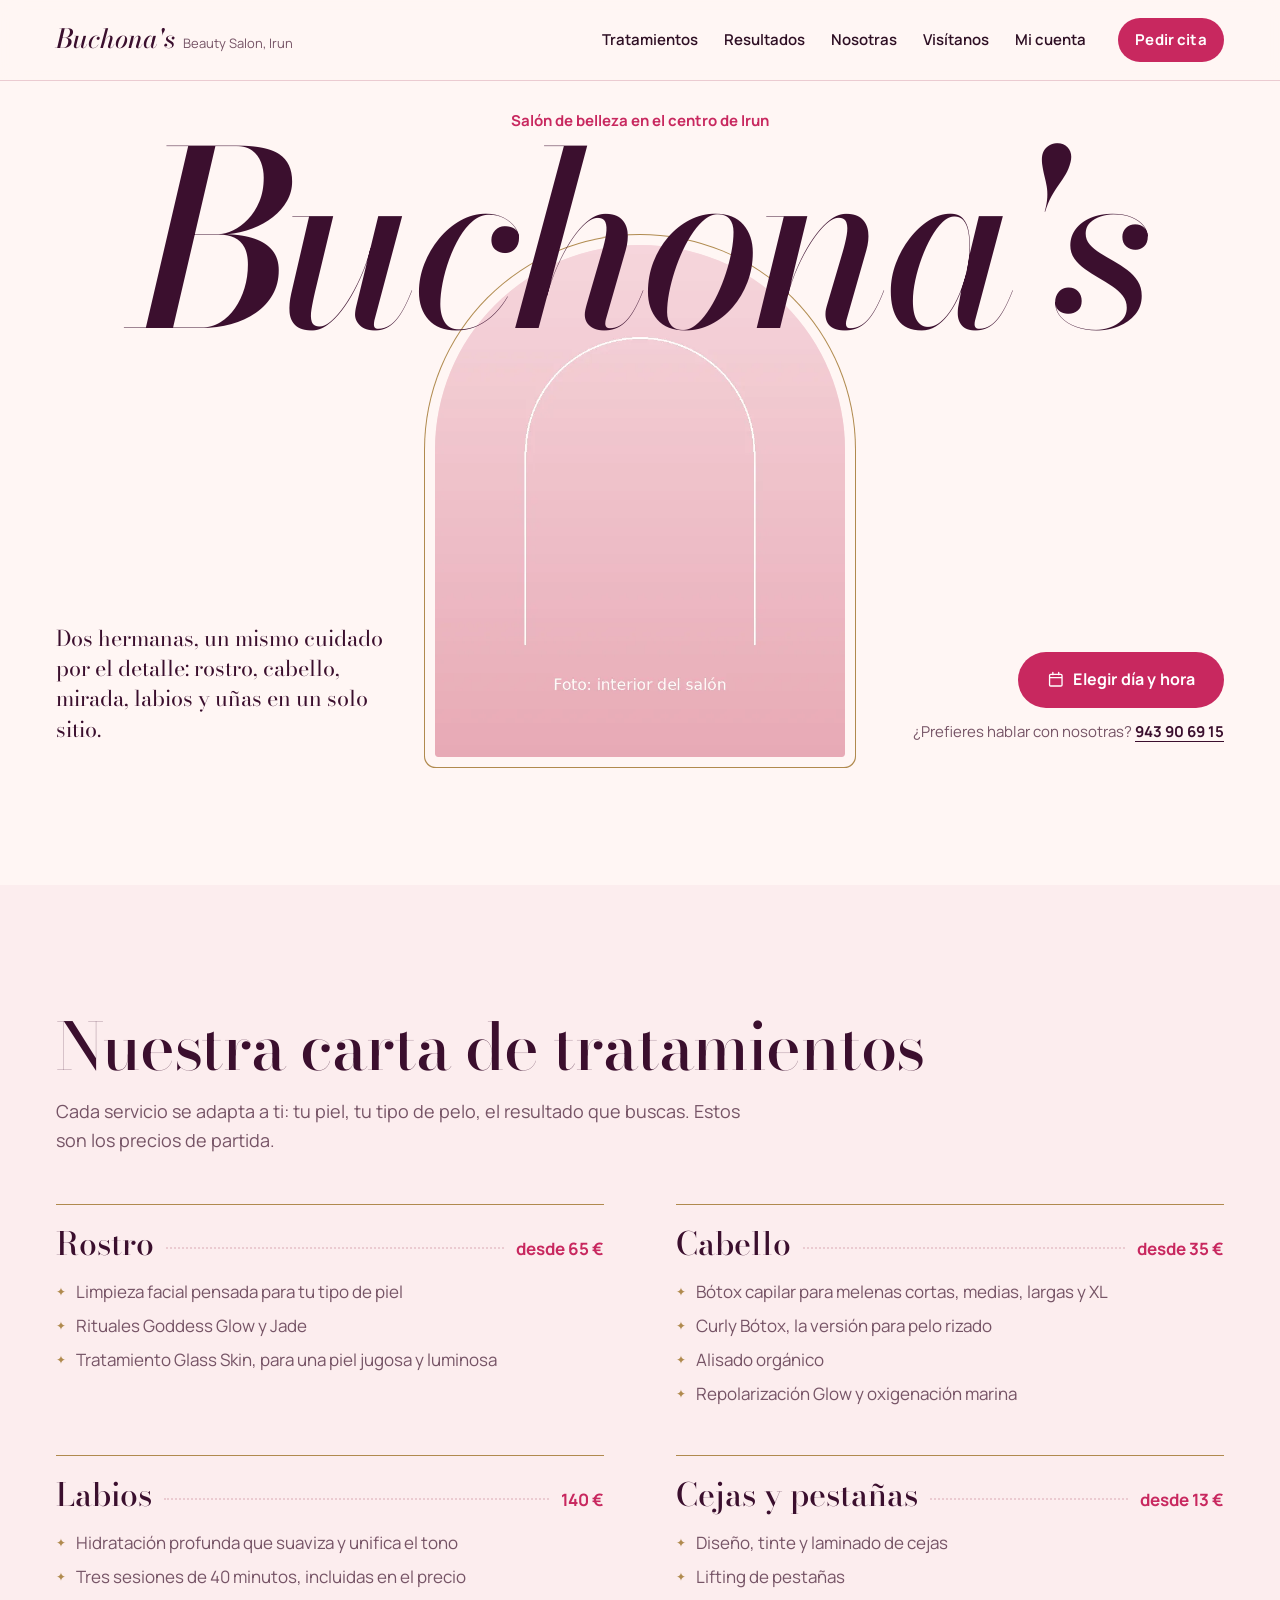
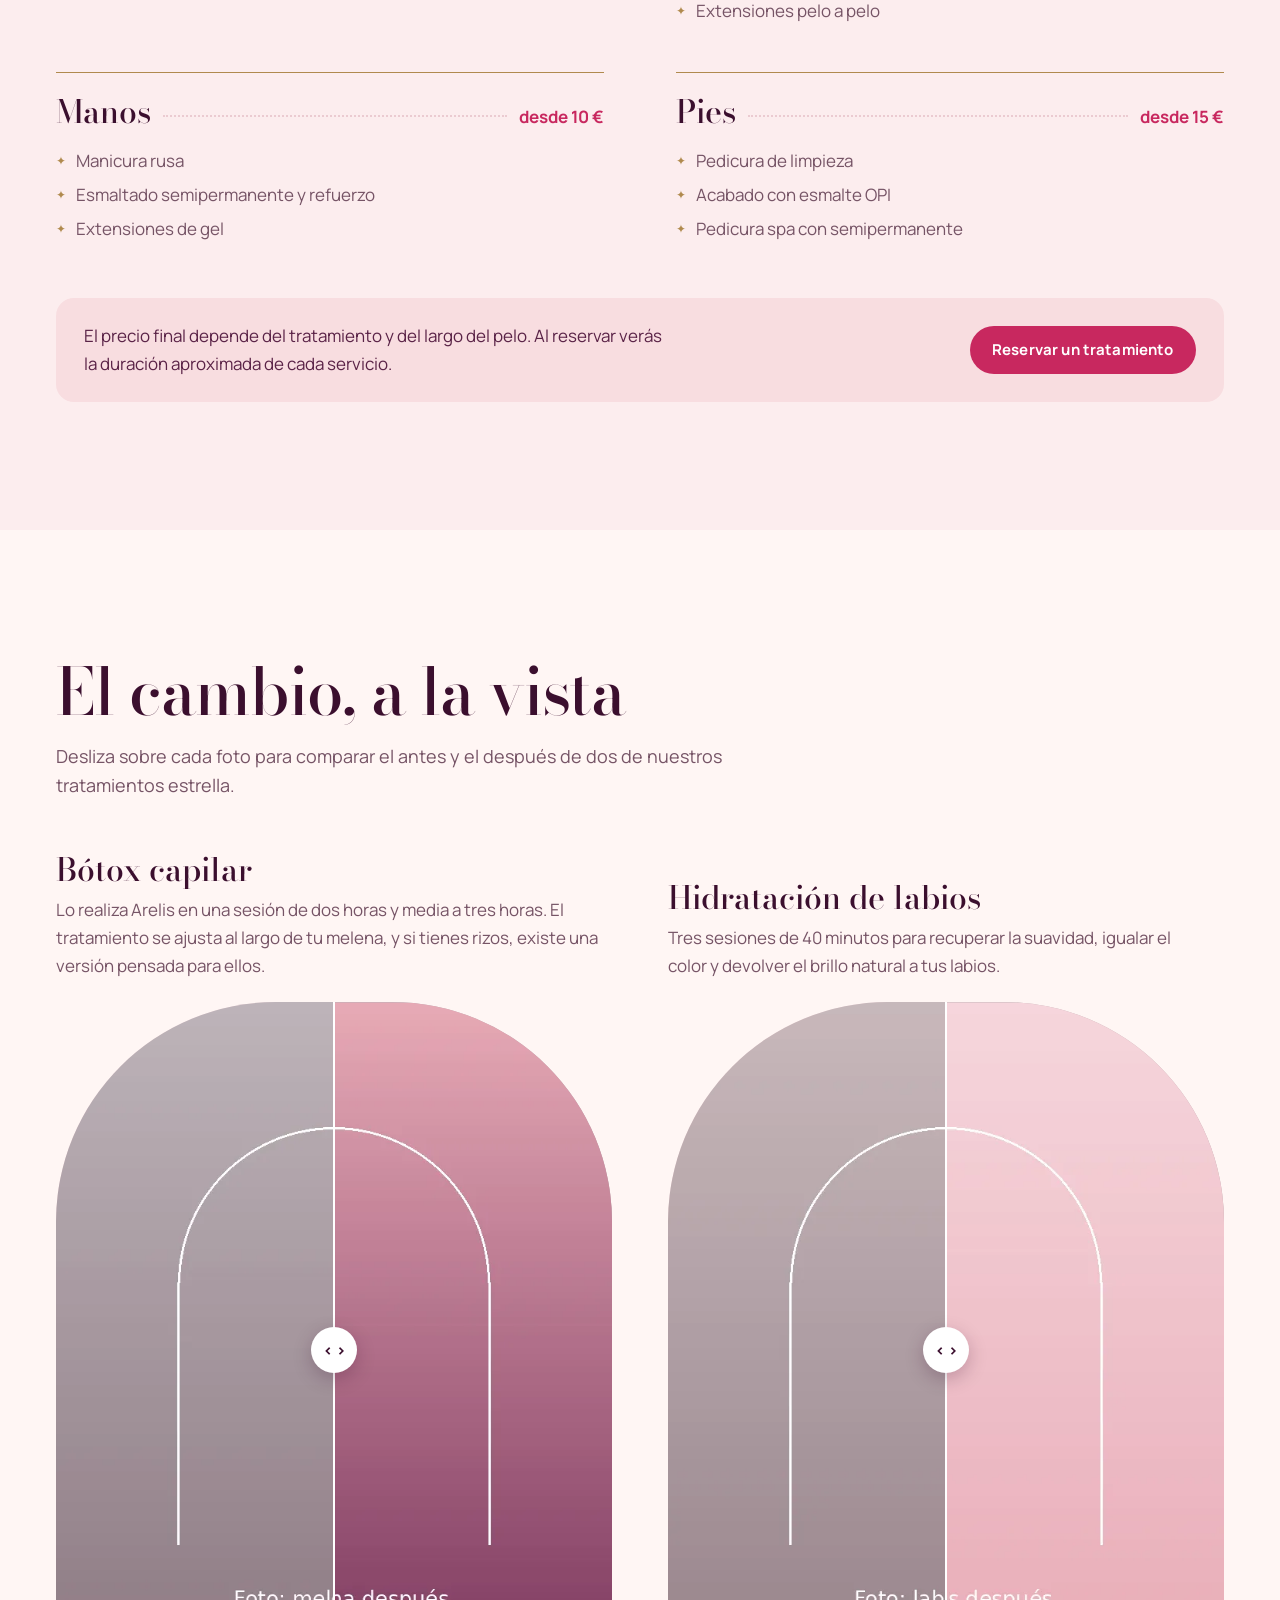
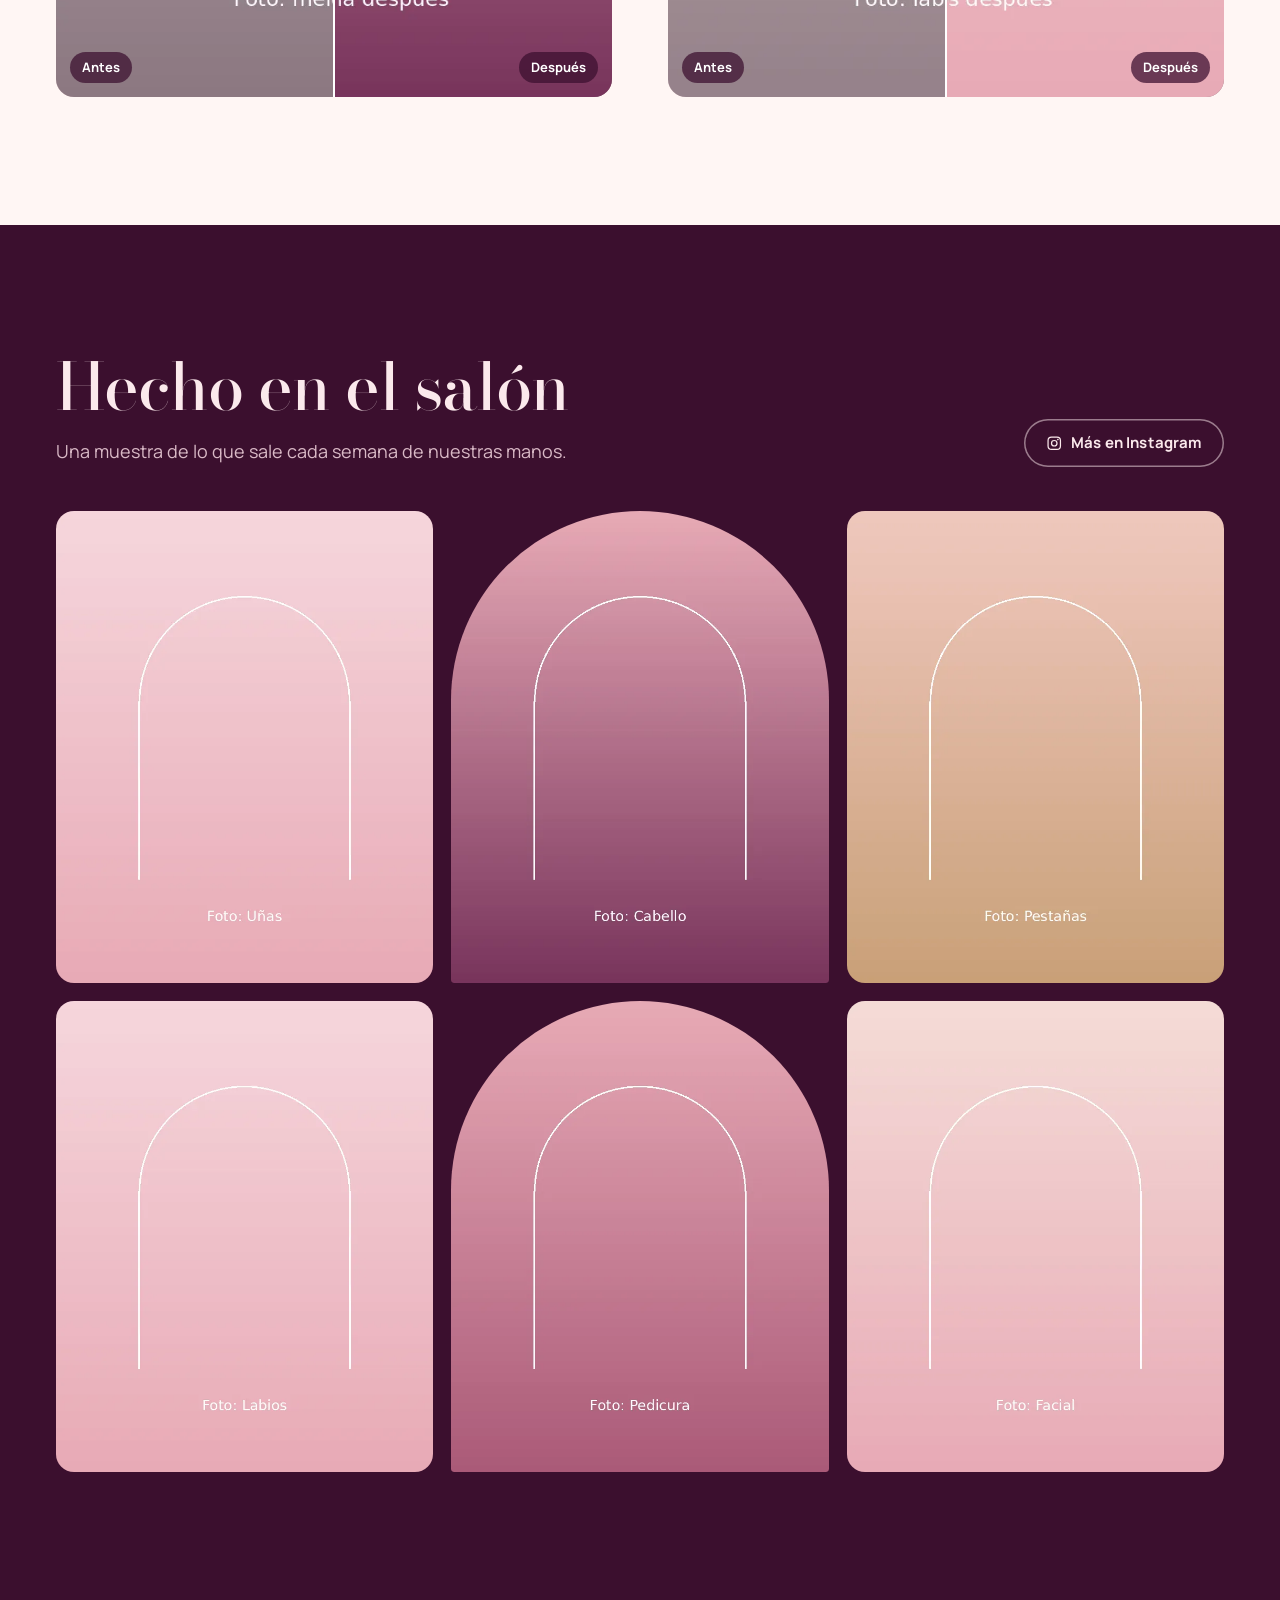
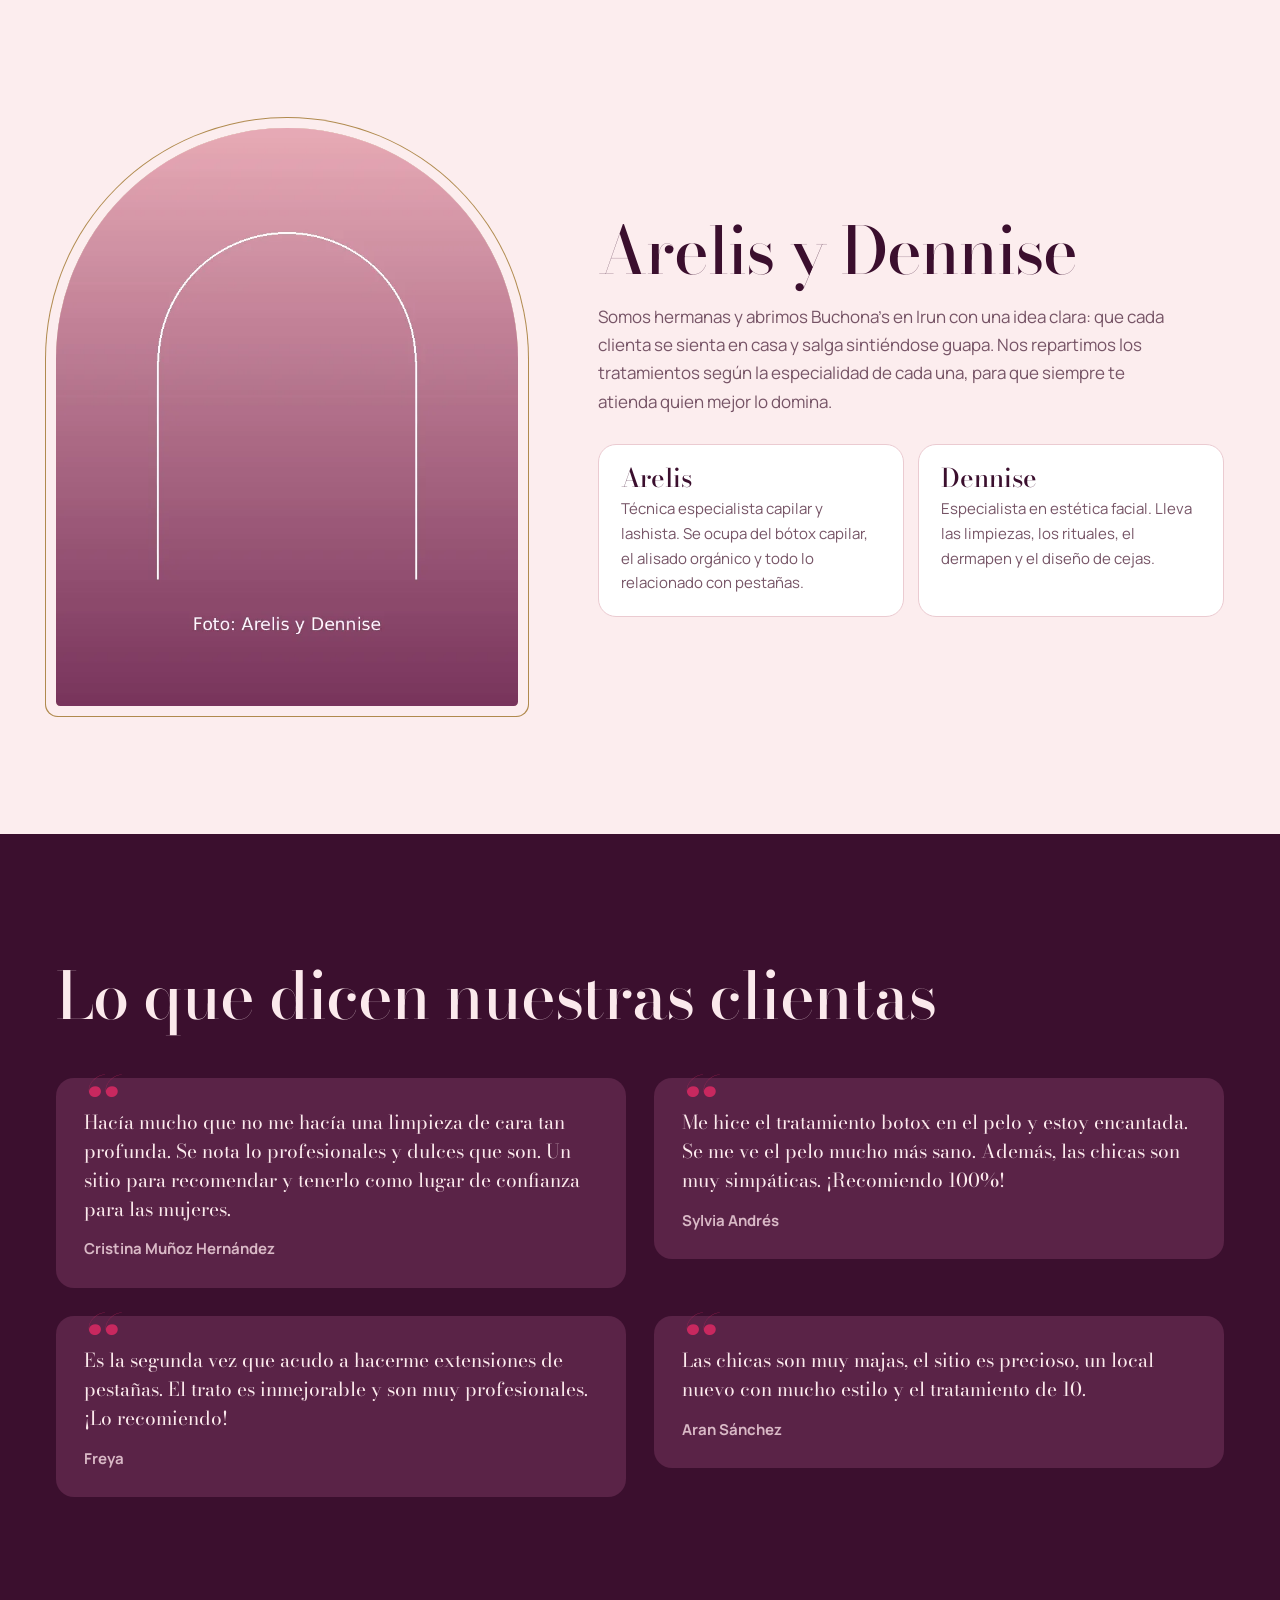
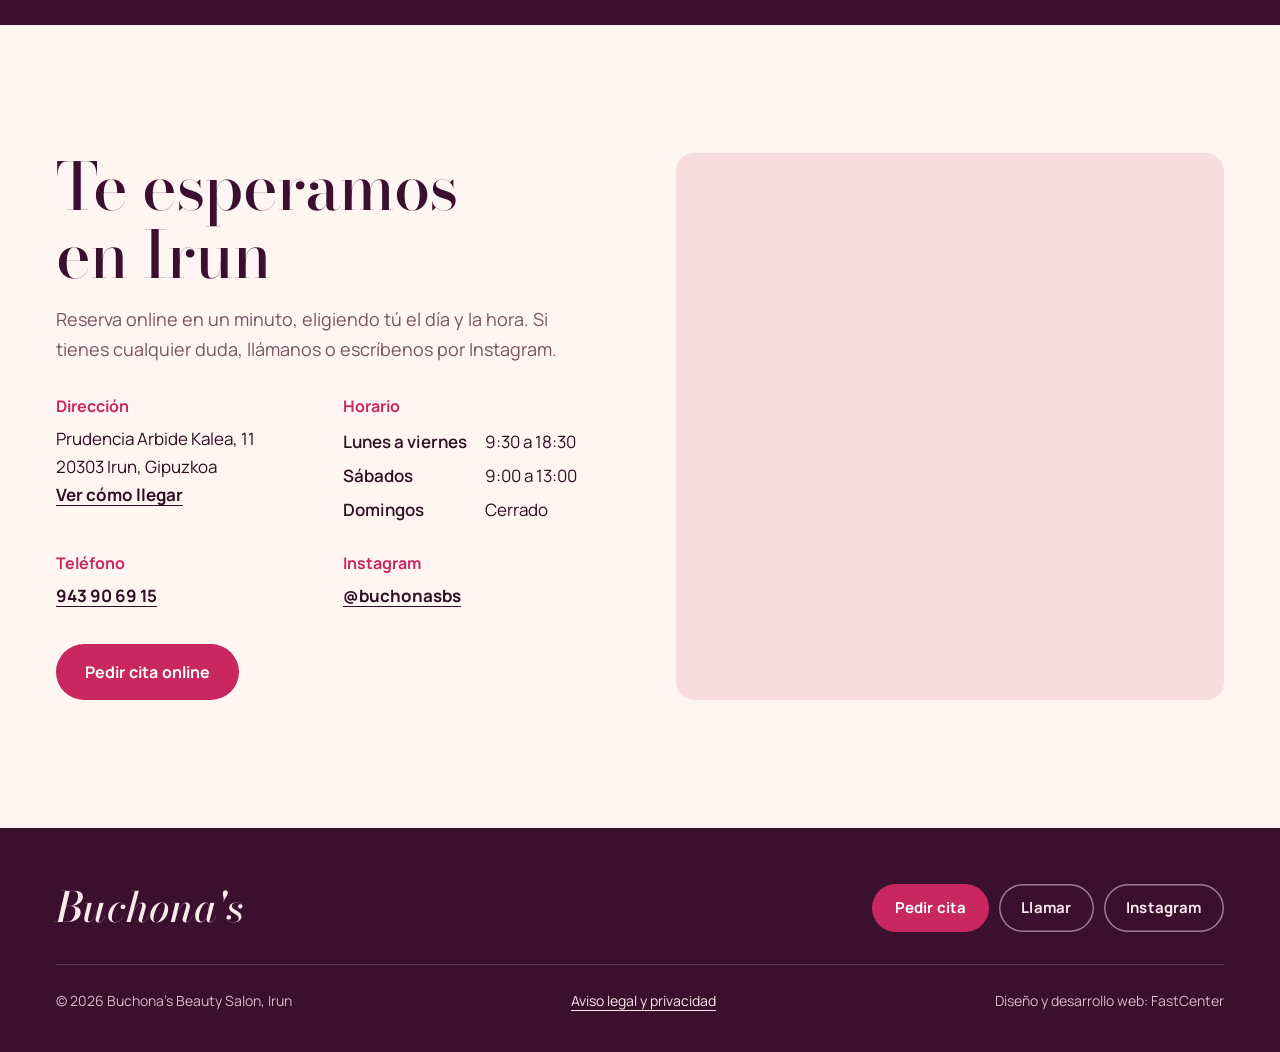
==== commit a5b78b82: "Add files via upload" ====
--- a/index.html
+++ b/index.html
@@ -4,29 +4,22 @@
   <meta charset="utf-8">
   <meta name="viewport" content="width=device-width, initial-scale=1">
   <meta name="robots" content="noindex, nofollow">
-  <title>Buchona's Beauty Salon · Salón de belleza en Irun: estética facial, cabello, pestañas y uñas</title>
-  <meta name="description" content="Buchona's Beauty Salon, salón de belleza en Irun: estética facial, bótox capilar y alisados, pestañas, cejas, labios y uñas. Reserva tu cita online.">
-  <meta name="theme-color" content="#191B1F">
-  <link rel="icon" href="data:image/svg+xml,%3Csvg xmlns='http://www.w3.org/2000/svg' viewBox='0 0 64 64'%3E%3Ccircle cx='32' cy='32' r='32' fill='%23191B1F'/%3E%3Ctext x='31' y='46' font-family='Georgia,serif' font-style='italic' font-size='40' text-anchor='middle' fill='%23F7F5F1'%3EB%3C/text%3E%3C/svg%3E">
+  <title>Buchona's Beauty Salon, Irun · Rostro, cabello, mirada, labios y uñas</title>
+  <meta name="description" content="Salón de belleza en Irun de las hermanas Arelis y Dennise: tratamientos faciales, bótox capilar y alisado orgánico, cejas, pestañas, labios, manicura y pedicura. Pide tu cita online.">
+  <meta name="theme-color" content="#3B0F2E">
+  <link rel="icon" href="data:image/svg+xml,%3Csvg xmlns='http://www.w3.org/2000/svg' viewBox='0 0 64 64'%3E%3Crect width='64' height='64' rx='32' fill='%23C8285F'/%3E%3Ctext x='32' y='45' font-family='Didot,Georgia,serif' font-style='italic' font-size='38' text-anchor='middle' fill='%23FFF6F4'%3EB%3C/text%3E%3C/svg%3E">
   <link rel="preconnect" href="https://fonts.googleapis.com">
   <link rel="preconnect" href="https://fonts.gstatic.com" crossorigin>
-  <link rel="stylesheet" href="https://fonts.googleapis.com/css2?family=Newsreader:ital,opsz,wght@0,6..72,400;1,6..72,400&family=Schibsted+Grotesk:wght@400;600&display=swap">
-  <link rel="stylesheet" href="styles.css?v=21">
-  <script src="main.js?v=21" defer></script>
+  <link rel="stylesheet" href="https://fonts.googleapis.com/css2?family=Bodoni+Moda:ital,opsz,wght@0,6..96,400..600;1,6..96,400..600&family=Manrope:wght@400;600;700&display=swap">
+  <link rel="stylesheet" href="estilo.css?v=1">
+  <script src="web.js?v=1" defer></script>
   <script type="application/ld+json">
   {
     "@context": "https://schema.org",
     "@type": "BeautySalon",
     "name": "Buchona's Beauty Salon",
     "telephone": "+34 943 90 69 15",
-    "address": {
-      "@type": "PostalAddress",
-      "streetAddress": "Prudencia Arbide Kalea, 11",
-      "postalCode": "20303",
-      "addressLocality": "Irun",
-      "addressRegion": "Gipuzkoa",
-      "addressCountry": "ES"
-    },
+    "address": { "@type": "PostalAddress", "streetAddress": "Prudencia Arbide Kalea, 11", "postalCode": "20303", "addressLocality": "Irun", "addressRegion": "Gipuzkoa", "addressCountry": "ES" },
     "openingHoursSpecification": [
       { "@type": "OpeningHoursSpecification", "dayOfWeek": ["Monday", "Tuesday", "Wednesday", "Thursday", "Friday"], "opens": "09:30", "closes": "18:30" },
       { "@type": "OpeningHoursSpecification", "dayOfWeek": "Saturday", "opens": "09:00", "closes": "13:00" }
@@ -36,341 +29,224 @@
   </script>
 </head>
 <body>
-  <a class="saltar" href="#contenido">Saltar al contenido</a>
-  <header class="cabecera">
-    <div class="contenedor cabecera__fila">
-      <a class="cabecera__marca" href="#inicio" aria-label="Buchona's Beauty Salon, ir al inicio">
-        <span class="marca__nombre">Buchona's</span>
-        <span class="marca__tipo">Beauty Salon</span>
+  <a class="saltar" href="#principal">Ir al contenido</a>
+
+  <header class="barra">
+    <div class="envoltura barra__dentro">
+      <a class="logo" href="#arriba" aria-label="Buchona's Beauty Salon, inicio">
+        <span class="logo__nombre">Buchona's</span>
+        <span class="logo__lugar">Beauty Salon, Irun</span>
       </a>
-      <nav class="cabecera__nav" aria-label="Principal">
-        <a href="#servicios">Servicios</a>
-        <a href="#galeria">Galería</a>
-        <a href="#nosotras">Arelis y Dennise</a>
-        <a href="#contacto">Contacto</a>
+      <nav class="menu-principal" aria-label="Secciones">
+        <a href="#carta">Tratamientos</a>
+        <a href="#resultados">Resultados</a>
+        <a href="#nosotras">Nosotras</a>
+        <a href="#visita">Visítanos</a>
         <a href="reservas.html">Mi cuenta</a>
       </nav>
-      <a class="boton boton--cabecera" href="reservas.html">
-        <svg class="icono" aria-hidden="true" viewBox="0 0 24 24" fill-rule="evenodd"><path d="M7 2a1 1 0 0 1 1 1v1h8V3a1 1 0 1 1 2 0v1h1a2 2 0 0 1 2 2v13a2 2 0 0 1-2 2H5a2 2 0 0 1-2-2V6a2 2 0 0 1 2-2h1V3a1 1 0 0 1 1-1zm12 8H5v9h14v-9z"/></svg>
-        <span>Reservar<span class="solo-escritorio">&nbsp;cita</span></span>
-      </a>
-      <details class="menu" data-menu>
-        <summary class="menu__boton" aria-label="Menú">
-          <svg class="menu__icono menu__icono--abrir" aria-hidden="true" viewBox="0 0 24 24"><path d="M4 7h16M4 12h16M4 17h16"/></svg>
-          <svg class="menu__icono menu__icono--cerrar" aria-hidden="true" viewBox="0 0 24 24"><path d="M6 6l12 12M18 6 6 18"/></svg>
-        </summary>
-        <nav class="menu__panel" aria-label="Menú">
-          <a href="#servicios">Servicios</a>
-          <a href="#galeria">Galería</a>
-          <a href="#nosotras">Arelis y Dennise</a>
-          <a href="#contacto">Contacto</a>
-          <a href="reservas.html">Mi cuenta</a>
-        </nav>
-      </details>
+      <a class="btn" href="reservas.html">Pedir cita</a>
+      <button class="abrir-menu" type="button" aria-expanded="false" aria-controls="menu-movil" aria-label="Abrir menú" data-abrir-menu>
+        <svg class="abrir" viewBox="0 0 24 24" aria-hidden="true"><path d="M4 8h16M4 16h16"/></svg>
+        <svg class="cerrar" viewBox="0 0 24 24" aria-hidden="true"><path d="M6 6l12 12M18 6L6 18"/></svg>
+      </button>
+      <nav class="menu-movil" id="menu-movil" aria-label="Secciones" hidden data-menu-movil>
+        <a href="#carta">Tratamientos</a>
+        <a href="#resultados">Resultados</a>
+        <a href="#nosotras">Nosotras</a>
+        <a href="#visita">Visítanos</a>
+        <a href="reservas.html">Mi cuenta</a>
+      </nav>
     </div>
   </header>
-  <main id="contenido">
-    <section class="portada" id="inicio" aria-labelledby="portada-titulo">
-      <div class="portada__fondo" aria-hidden="true">
-        <img src="imagenes/interior1.webp" width="694" height="864" alt="">
-      </div>
-      <div class="contenedor portada__rejilla">
-        <div class="portada__texto">
-          <p class="antetitulo">Salón de belleza y estética</p>
-          <h1 class="portada__titulo" id="portada-titulo">Buchona's Beauty Salon, <em>en Irun</em></h1>
-          <p class="portada__entrada">Estética facial, cabello, pestañas, cejas, labios y uñas. Arelis y Dennise, hermanas, han creado un espacio con un servicio profesional y diseñado a tu medida.</p>
-          <a class="boton boton--grande" href="reservas.html">
-            <svg class="icono" aria-hidden="true" viewBox="0 0 24 24" fill-rule="evenodd"><path d="M7 2a1 1 0 0 1 1 1v1h8V3a1 1 0 1 1 2 0v1h1a2 2 0 0 1 2 2v13a2 2 0 0 1-2 2H5a2 2 0 0 1-2-2V6a2 2 0 0 1 2-2h1V3a1 1 0 0 1 1-1zm12 8H5v9h14v-9z"/></svg>
-            Reservar cita
+
+  <main id="principal">
+    <section class="portada" id="arriba" aria-labelledby="marca">
+      <div class="envoltura">
+        <p class="portada__lugar">Salón de belleza en el centro de Irun</p>
+        <h1 class="portada__marca" id="marca">Buchona's<span class="oculto"> Beauty Salon</span></h1>
+        <div class="portada__rejilla">
+          <p class="portada__texto">Dos hermanas, un mismo cuidado por el detalle: rostro, cabello, mirada, labios y uñas en un solo sitio.</p>
+          <figure class="portada__arco">
+            <img src="fotos/salon.webp" width="720" height="900" alt="Interior del salón Buchona's Beauty Salon en Irun">
+          </figure>
+          <div class="portada__reserva">
+            <a class="btn btn--lg" href="reservas.html">
+              <svg class="icono" viewBox="0 0 24 24" aria-hidden="true"><path d="M8 2v3M16 2v3M3.5 9h17M5 4.5h14a1.5 1.5 0 0 1 1.5 1.5v13a1.5 1.5 0 0 1-1.5 1.5H5A1.5 1.5 0 0 1 3.5 19V6A1.5 1.5 0 0 1 5 4.5Z" fill="none" stroke="currentColor" stroke-width="1.8" stroke-linecap="round"/></svg>
+              Elegir día y hora
+            </a>
+            <p>¿Prefieres hablar con nosotras? <a href="tel:+34943906915">943 90 69 15</a></p>
+          </div>
+        </div>
+      </div>
+    </section>
+
+    <section class="bloque bloque--rubor" id="carta" aria-labelledby="carta-titulo">
+      <div class="envoltura">
+        <h2 class="titulo" id="carta-titulo">Nuestra carta de tratamientos</h2>
+        <p class="entradilla">Cada servicio se adapta a ti: tu piel, tu tipo de pelo, el resultado que buscas. Estos son los precios de partida.</p>
+        <div class="carta">
+          <article class="carta__grupo">
+            <div class="carta__cabeza"><h3>Rostro</h3><span class="carta__puntos" aria-hidden="true"></span><span class="carta__precio">desde 65 €</span></div>
+            <ul class="carta__lista">
+              <li>Limpieza facial pensada para tu tipo de piel</li>
+              <li>Rituales Goddess Glow y Jade</li>
+              <li>Tratamiento Glass Skin, para una piel jugosa y luminosa</li>
+            </ul>
+          </article>
+          <article class="carta__grupo">
+            <div class="carta__cabeza"><h3>Cabello</h3><span class="carta__puntos" aria-hidden="true"></span><span class="carta__precio">desde 35 €</span></div>
+            <ul class="carta__lista">
+              <li>Bótox capilar para melenas cortas, medias, largas y XL</li>
+              <li>Curly Bótox, la versión para pelo rizado</li>
+              <li>Alisado orgánico</li>
+              <li>Repolarización Glow y oxigenación marina</li>
+            </ul>
+          </article>
+          <article class="carta__grupo">
+            <div class="carta__cabeza"><h3>Labios</h3><span class="carta__puntos" aria-hidden="true"></span><span class="carta__precio">140 €</span></div>
+            <ul class="carta__lista">
+              <li>Hidratación profunda que suaviza y unifica el tono</li>
+              <li>Tres sesiones de 40 minutos, incluidas en el precio</li>
+            </ul>
+          </article>
+          <article class="carta__grupo">
+            <div class="carta__cabeza"><h3>Cejas y pestañas</h3><span class="carta__puntos" aria-hidden="true"></span><span class="carta__precio">desde 13 €</span></div>
+            <ul class="carta__lista">
+              <li>Diseño, tinte y laminado de cejas</li>
+              <li>Lifting de pestañas</li>
+              <li>Extensiones pelo a pelo</li>
+            </ul>
+          </article>
+          <article class="carta__grupo">
+            <div class="carta__cabeza"><h3>Manos</h3><span class="carta__puntos" aria-hidden="true"></span><span class="carta__precio">desde 10 €</span></div>
+            <ul class="carta__lista">
+              <li>Manicura rusa</li>
+              <li>Esmaltado semipermanente y refuerzo</li>
+              <li>Extensiones de gel</li>
+            </ul>
+          </article>
+          <article class="carta__grupo">
+            <div class="carta__cabeza"><h3>Pies</h3><span class="carta__puntos" aria-hidden="true"></span><span class="carta__precio">desde 15 €</span></div>
+            <ul class="carta__lista">
+              <li>Pedicura de limpieza</li>
+              <li>Acabado con esmalte OPI</li>
+              <li>Pedicura spa con semipermanente</li>
+            </ul>
+          </article>
+        </div>
+        <div class="carta__pie">
+          <p>El precio final depende del tratamiento y del largo del pelo. Al reservar verás la duración aproximada de cada servicio.</p>
+          <a class="btn" href="reservas.html">Reservar un tratamiento</a>
+        </div>
+      </div>
+    </section>
+
+    <section class="bloque" id="resultados" aria-labelledby="resultados-titulo">
+      <div class="envoltura">
+        <h2 class="titulo" id="resultados-titulo">El cambio, a la vista</h2>
+        <p class="entradilla">Desliza sobre cada foto para comparar el antes y el después de dos de nuestros tratamientos estrella.</p>
+        <div class="cambios">
+          <article class="cambio">
+            <div class="cambio__texto">
+              <h3>Bótox capilar</h3>
+              <p>Lo realiza Arelis en una sesión de dos horas y media a tres horas. El tratamiento se ajusta al largo de tu melena, y si tienes rizos, existe una versión pensada para ellos.</p>
+            </div>
+            <div class="comparar" data-comparar>
+              <img src="fotos/alisado-antes.webp" width="720" height="900" alt="Melena encrespada antes del bótox capilar">
+              <img class="comparar__despues" src="fotos/alisado-despues.webp" width="720" height="900" alt="La misma melena, lisa y con brillo, después del tratamiento">
+              <input type="range" min="0" max="100" value="50" aria-label="Comparar antes y después del bótox capilar">
+              <span class="comparar__linea" aria-hidden="true"></span>
+              <span class="comparar__etiqueta comparar__etiqueta--antes" aria-hidden="true">Antes</span>
+              <span class="comparar__etiqueta comparar__etiqueta--despues" aria-hidden="true">Después</span>
+            </div>
+          </article>
+          <article class="cambio">
+            <div class="cambio__texto">
+              <h3>Hidratación de labios</h3>
+              <p>Tres sesiones de 40 minutos para recuperar la suavidad, igualar el color y devolver el brillo natural a tus labios.</p>
+            </div>
+            <div class="comparar" data-comparar>
+              <img src="fotos/labios-antes.webp" width="720" height="900" alt="Labios con dos tonos y sin brillo antes del tratamiento">
+              <img class="comparar__despues" src="fotos/labios-despues.webp" width="720" height="900" alt="Los mismos labios, con el color uniforme y brillo, después del tratamiento">
+              <input type="range" min="0" max="100" value="50" aria-label="Comparar antes y después de la hidratación de labios">
+              <span class="comparar__linea" aria-hidden="true"></span>
+              <span class="comparar__etiqueta comparar__etiqueta--antes" aria-hidden="true">Antes</span>
+              <span class="comparar__etiqueta comparar__etiqueta--despues" aria-hidden="true">Después</span>
+            </div>
+          </article>
+        </div>
+      </div>
+    </section>
+
+    <section class="bloque bloque--ciruela" aria-labelledby="trabajos-titulo">
+      <div class="envoltura">
+        <div class="trabajos__cabeza">
+          <div>
+            <h2 class="titulo" id="trabajos-titulo">Hecho en el salón</h2>
+            <p class="entradilla">Una muestra de lo que sale cada semana de nuestras manos.</p>
+          </div>
+          <a class="btn btn--claro" href="https://www.instagram.com/buchonasbs/" rel="noopener">
+            <svg class="icono" viewBox="0 0 24 24" aria-hidden="true"><rect x="3" y="3" width="18" height="18" rx="5" fill="none" stroke="currentColor" stroke-width="1.8"/><circle cx="12" cy="12" r="4" fill="none" stroke="currentColor" stroke-width="1.8"/><circle cx="17.3" cy="6.7" r="1.2"/></svg>
+            Más en Instagram
           </a>
-          <p class="portada__nota">Las citas se reservan online. ¿Dudas? Llama al <a href="tel:+34943906915">943 90 69 15</a> o escribe por <a href="https://www.instagram.com/buchonasbs/" rel="noopener">Instagram</a>.</p>
-        </div>
-        <figure class="portada__video">
-          <video data-video data-lista="videos/portada2.mp4, videos/portada3.mp4, videos/portada.mp4"
-                 data-animacion="img/portada-animada.webp" data-animacion-medidas="432x768"
-                 autoplay muted loop playsinline preload="metadata"
-                 poster="img/portada-video.webp" width="720" height="1280"
-                 aria-label="Vídeos del salón: una melena lisa y brillante, unos labios antes y después, y una melena antes y después de un tratamiento">
-            <source src="videos/portada2.mp4" type="video/mp4">
-          </video>
-          <button class="portada__play" type="button" data-video-play hidden aria-label="Reproducir el vídeo">
-            <svg aria-hidden="true" viewBox="0 0 24 24"><path d="M8 5l11 7-11 7z"/></svg>
-          </button>
+        </div>
+        <ul class="trabajos" role="list">
+          <li><img src="fotos/trabajo-1.webp" width="720" height="900" alt="Manicura terminada en el salón" loading="lazy"></li>
+          <li><img src="fotos/trabajo-2.webp" width="720" height="900" alt="Melena tras un tratamiento capilar" loading="lazy"></li>
+          <li><img src="fotos/trabajo-3.webp" width="720" height="900" alt="Pestañas tras un lifting" loading="lazy"></li>
+          <li><img src="fotos/trabajo-4.webp" width="720" height="900" alt="Labios tras la hidratación" loading="lazy"></li>
+          <li><img src="fotos/trabajo-5.webp" width="720" height="900" alt="Pedicura con esmalte" loading="lazy"></li>
+          <li><img src="fotos/trabajo-6.webp" width="720" height="900" alt="Piel luminosa tras un tratamiento facial" loading="lazy"></li>
+        </ul>
+      </div>
+    </section>
+
+    <section class="bloque bloque--rubor" id="nosotras" aria-labelledby="nosotras-titulo">
+      <div class="envoltura hermanas">
+        <figure class="hermanas__foto">
+          <img src="fotos/hermanas.webp" width="720" height="900" alt="Arelis y Dennise Quilligana en su salón" loading="lazy">
         </figure>
-      </div>
-    </section>
-    <section class="seccion seccion--papel">
-      <div class="contenedor">
-        <div class="servicios" id="servicios">
-          <h2 class="seccion__titulo">Servicios</h2>
-          <ul class="servicios__rejilla" role="list">
-            <li class="servicio">
-              <img class="servicio__foto servicio__foto--centro" src="imagenes/nueva-servicios-facial.webp"
-                   width="560" height="486" loading="lazy" alt="Rostro con la piel luminosa tras un tratamiento facial">
-              <div class="servicio__cuerpo">
-                <h3 class="servicio__nombre">Facial</h3>
-                <p>Higiene facial personalizada, rituales Goddess Glow y Jade, y efecto Glass Skin.</p>
-                <p class="servicio__precio">Desde 65 €</p>
-                <a class="servicio__enlace" href="#nosotras">Conoce a Dennise</a>
-              </div>
-            </li>
-            <li class="servicio">
-              <img class="servicio__foto servicio__foto--melena" src="imagenes/nueva-servicios-cabello.webp"
-                   width="412" height="688" loading="lazy" alt="Melena oscura, lisa y con mucho brillo, ante el espejo del salón">
-              <div class="servicio__cuerpo">
-                <h3 class="servicio__nombre">Cabello</h3>
-                <p>Bótox capilar, alisado orgánico, repolarización Glow y oxigenación marina.</p>
-                <p class="servicio__precio">Desde 35 €</p>
-                <a class="servicio__enlace" href="#botox">Ver tratamiento</a>
-              </div>
-            </li>
-            <li class="servicio">
-              <img class="servicio__foto servicio__foto--centro" src="imagenes/labios-1-despues.webp"
-                   width="408" height="694" loading="lazy" alt="Labios con color uniforme y brillo, en primer plano">
-              <div class="servicio__cuerpo">
-                <h3 class="servicio__nombre">Labios</h3>
-                <p>Hidratación profunda de labios, en tres sesiones.</p>
-                <p class="servicio__precio">140 € las tres sesiones</p>
-                <a class="servicio__enlace" href="#labios">Ver antes y después</a>
-              </div>
-            </li>
-            <li class="servicio">
-              <img class="servicio__foto servicio__foto--centro" src="imagenes/manicura-5.webp"
-                   width="737" height="730" loading="lazy" alt="Uñas cortas en rosa natural con la punta en marrón chocolate">
-              <div class="servicio__cuerpo">
-                <h3 class="servicio__nombre">Uñas</h3>
-                <p>Manicura rusa, semipermanente, refuerzo y extensiones de gel.</p>
-                <p class="servicio__precio">Desde 10 €</p>
-                <a class="servicio__enlace" href="#galeria" data-filtro-destino="unas">Ver trabajos</a>
-              </div>
-            </li>
-            <li class="servicio">
-              <img class="servicio__foto servicio__foto--centro" src="imagenes/pedicura-1.webp"
-                   width="517" height="713" loading="lazy" alt="Pedicura con esmalte rojo">
-              <div class="servicio__cuerpo">
-                <h3 class="servicio__nombre">Pedicura</h3>
-                <p>De limpieza, con esmalte OPI o semipermanente spa.</p>
-                <p class="servicio__precio">Desde 15 €</p>
-                <a class="servicio__enlace" href="#galeria" data-filtro-destino="unas">Ver trabajos</a>
-              </div>
-            </li>
-            <li class="servicio servicio--experiencia">
-              <div class="servicio__cuerpo">
-                <p class="antetitulo">Diseño de mirada</p>
-                <h3 class="servicio__nombre"><em>Cejas y pestañas</em></h3>
-                <p>Diseño, tinte y laminado de cejas; lifting y extensiones pelo a pelo.</p>
-                <p class="servicio__datos">Desde 13 €</p>
-                <a class="servicio__enlace" href="#contacto">Pedir cita</a>
-              </div>
-            </li>
-          </ul>
-          <p class="servicios__nota">Precios orientativos. Elige servicio, día y hora en nuestra agenda online.</p>
-          <div class="destacados" data-carrusel>
-            <div class="destacados__marco">
-            <ul class="tira destacados__lista" role="list" data-tira tabindex="0" aria-label="Tratamientos, con su antes y después">
-              <li id="botox">
-                <div class="color">
-                  <div class="color__texto">
-                    <h2 class="seccion__titulo">Bótox capilar</h2>
-                    <p class="seccion__entrada">Se ajusta al largo de tu melena, de corta a XL, y tiene su versión para pelo rizado: Curly Bótox. Lo hace Arelis, técnico especialista capilar, en una sesión de entre dos horas y media y tres.</p>
-                  </div>
-                  <figure class="color__fotos">
-                    <div class="color__foto color__foto--despues">
-                      <img src="imagenes/alisado-1-despues.webp" width="417" height="662" loading="lazy"
-                           alt="Después: melena larga y oscura, lisa y con mucho brillo, vista de espaldas">
-                      <span class="etiqueta etiqueta--despues" aria-hidden="true">Después</span>
-                    </div>
-                    <div class="color__foto color__foto--antes">
-                      <img src="imagenes/alisado-1-antes.webp" width="412" height="687" loading="lazy"
-                           alt="Antes: la misma melena encrespada y sin brillo, ante el espejo del salón">
-                      <span class="etiqueta etiqueta--antes" aria-hidden="true">Antes</span>
-                    </div>
-                  </figure>
-                </div>
-              </li>
-              <li id="labios">
-                <div class="color color--labios">
-                  <div class="color__texto">
-                    <h2 class="seccion__titulo">Hidratación de labios</h2>
-                    <p class="seccion__entrada">Un tratamiento de hidratación profunda que suaviza y rejuvenece los labios. Son tres sesiones de 40 minutos.</p>
-                  </div>
-                  <figure class="color__fotos">
-                    <div class="color__foto color__foto--despues">
-                      <img src="imagenes/labios-1-despues.webp" width="408" height="694" loading="lazy"
-                           alt="Después: los labios con el color uniforme y con brillo">
-                      <span class="etiqueta etiqueta--despues" aria-hidden="true">Después</span>
-                    </div>
-                    <div class="color__foto color__foto--antes">
-                      <img src="imagenes/labios-1-antes.webp" width="411" height="694" loading="lazy"
-                           alt="Antes: los mismos labios, con dos tonos y sin brillo">
-                      <span class="etiqueta etiqueta--antes" aria-hidden="true">Antes</span>
-                    </div>
-                  </figure>
-                </div>
-              </li>
-            </ul>
-            <div class="destacados__flechas" data-flechas hidden>
-              <button class="flecha" type="button" aria-label="Tratamiento anterior">
-                <svg aria-hidden="true" viewBox="0 0 24 24"><path d="M15 5l-7 7 7 7"/></svg>
-              </button>
-              <button class="flecha" type="button" aria-label="Tratamiento siguiente">
-                <svg aria-hidden="true" viewBox="0 0 24 24"><path d="M9 5l7 7-7 7"/></svg>
-              </button>
-            </div>
+        <div class="hermanas__texto">
+          <h2 class="titulo" id="nosotras-titulo">Arelis y Dennise</h2>
+          <p>Somos hermanas y abrimos Buchona's en Irun con una idea clara: que cada clienta se sienta en casa y salga sintiéndose guapa. Nos repartimos los tratamientos según la especialidad de cada una, para que siempre te atienda quien mejor lo domina.</p>
+          <div class="fichas">
+            <div class="ficha">
+              <h3>Arelis</h3>
+              <p>Técnica especialista capilar y lashista. Se ocupa del bótox capilar, el alisado orgánico y todo lo relacionado con pestañas.</p>
+            </div>
+            <div class="ficha">
+              <h3>Dennise</h3>
+              <p>Especialista en estética facial. Lleva las limpiezas, los rituales, el dermapen y el diseño de cejas.</p>
             </div>
           </div>
-          <div class="servicios__llamada">
-            <p>Elige tu servicio y tu hora en la agenda online.</p>
-            <a class="boton" href="reservas.html">
-              <svg class="icono" aria-hidden="true" viewBox="0 0 24 24" fill-rule="evenodd"><path d="M7 2a1 1 0 0 1 1 1v1h8V3a1 1 0 1 1 2 0v1h1a2 2 0 0 1 2 2v13a2 2 0 0 1-2 2H5a2 2 0 0 1-2-2V6a2 2 0 0 1 2-2h1V3a1 1 0 0 1 1-1zm12 8H5v9h14v-9z"/></svg>
-              Reservar cita
-            </a>
-          </div>
-        </div>
-      </div>
-    </section>
-    <section class="seccion seccion--tinta galeria" id="galeria" aria-labelledby="galeria-titulo">
-      <div class="contenedor" data-carrusel>
-        <div class="galeria__cabeza">
-          <h2 class="seccion__titulo" id="galeria-titulo">Galería</h2>
-          <p class="seccion__entrada">Trabajos del salón: cabello, uñas y labios.</p>
-        </div>
-        <div class="galeria__filtros" role="group" aria-label="Filtrar la galería" data-filtros hidden>
-          <button class="filtro" type="button" data-filtro="todo" aria-pressed="true">Todo</button>
-          <button class="filtro" type="button" data-filtro="cabello" aria-pressed="false">Cabello</button>
-          <button class="filtro" type="button" data-filtro="unas" aria-pressed="false">Uñas</button>
-          <button class="filtro" type="button" data-filtro="labios" aria-pressed="false">Labios</button>
-        </div>
-        <ul class="tira galeria__lista" role="list" data-tira data-visor-grupo>
-          <li data-categoria="cabello">
-            <a class="galeria__enlace" href="imagenes/nueva-servicios-cabello.webp" data-visor data-ancho="412" data-alto="688">
-              <img src="imagenes/nueva-servicios-cabello.webp" width="412" height="688" loading="lazy" style="object-position: 50% 45%"
-                   alt="Melena oscura, lisa y con mucho brillo, ante el espejo del salón">
-            </a>
-          </li>
-          <li data-categoria="unas">
-            <a class="galeria__enlace" href="imagenes/manicura-4.webp" data-visor data-ancho="413" data-alto="576">
-              <img src="imagenes/manicura-4.webp" width="413" height="576" loading="lazy" style="object-position: 50% 70%"
-                   alt="Uñas almendradas en rojo, con dos decoradas en rosa">
-            </a>
-          </li>
-          <li data-categoria="labios">
-            <a class="galeria__enlace" href="imagenes/labios-antes-despues-2.webp" data-visor data-ancho="592" data-alto="740">
-              <img src="imagenes/labios-antes-despues-2.webp" width="592" height="740" loading="lazy"
-                   alt="Antes y después de unos labios: abajo, con el color más uniforme y más brillo">
-            </a>
-          </li>
-          <li data-categoria="cabello">
-            <a class="galeria__enlace" href="imagenes/mechas-antes-despues-1.webp" data-visor data-ancho="590" data-alto="692">
-              <img src="imagenes/mechas-antes-despues-1.webp" width="590" height="692" loading="lazy"
-                   alt="Antes y después de una melena con mechas claras: a la izquierda, encrespada; a la derecha, lisa y pulida">
-            </a>
-          </li>
-          <li data-categoria="unas">
-            <a class="galeria__enlace" href="imagenes/manicura-2.webp" data-visor data-ancho="553" data-alto="700">
-              <img src="imagenes/manicura-2.webp" width="553" height="700" loading="lazy"
-                   alt="Uñas en blanco lechoso con la punta en marrón oscuro">
-            </a>
-          </li>
-          <li data-categoria="cabello">
-            <a class="galeria__enlace" href="imagenes/alisado-1-despues.webp" data-visor data-ancho="417" data-alto="662">
-              <img src="imagenes/alisado-1-despues.webp" width="417" height="662" loading="lazy" style="object-position: 50% 25%"
-                   alt="Melena larga y oscura, lisa y con mucho brillo, vista de espaldas">
-            </a>
-          </li>
-          <li data-categoria="unas">
-            <a class="galeria__enlace" href="imagenes/manicura-1.webp" data-visor data-ancho="413" data-alto="537">
-              <img src="imagenes/manicura-1.webp" width="413" height="537" loading="lazy"
-                   alt="Uñas cuadradas en granate, con una en rosa natural">
-            </a>
-          </li>
-          <li data-categoria="labios">
-            <a class="galeria__enlace" href="imagenes/labios-1-despues.webp" data-visor data-ancho="408" data-alto="694">
-              <img src="imagenes/labios-1-despues.webp" width="408" height="694" loading="lazy" style="object-position: 50% 48%"
-                   alt="Labios con color uniforme y brillo, en primer plano">
-            </a>
-          </li>
-          <li data-categoria="cabello">
-            <a class="galeria__enlace" href="imagenes/peluqueria-1.webp" data-visor data-ancho="412" data-alto="693">
-              <img src="imagenes/peluqueria-1.webp" width="412" height="693" loading="lazy" style="object-position: 50% 60%"
-                   alt="Una de las dos hermanas cortando el pelo a un cliente en el salón">
-            </a>
-          </li>
-          <li data-categoria="unas">
-            <a class="galeria__enlace" href="imagenes/manicura-3.webp" data-visor data-ancho="552" data-alto="526">
-              <img src="imagenes/manicura-3.webp" width="552" height="526" loading="lazy" style="object-position: 38% 50%"
-                   alt="Uñas almendradas que alternan marrón chocolate y rosa natural">
-            </a>
-          </li>
-          <li data-categoria="cabello">
-            <a class="galeria__enlace" href="imagenes/alisado-2-despues.webp" data-visor data-ancho="410" data-alto="693">
-              <img src="imagenes/alisado-2-despues.webp" width="410" height="693" loading="lazy" style="object-position: 50% 25%"
-                   alt="Melena castaña con reflejos, lisa y brillante, vista de espaldas">
-            </a>
-          </li>
-          <li data-categoria="unas">
-            <a class="galeria__enlace" href="imagenes/manicura-5.webp" data-visor data-ancho="737" data-alto="730">
-              <img src="imagenes/manicura-5.webp" width="737" height="730" loading="lazy" style="object-position: 40% 50%"
-                   alt="Uñas cortas en rosa natural con la punta en marrón chocolate">
-            </a>
-          </li>
-          <li data-categoria="labios">
-            <a class="galeria__enlace" href="imagenes/labios-antes-despues-3.webp" data-visor data-ancho="415" data-alto="693">
-              <img src="imagenes/labios-antes-despues-3.webp" width="415" height="693" loading="lazy"
-                   alt="Antes y después de unos labios, en primer plano">
-            </a>
-          </li>
-          <li data-categoria="unas">
-            <a class="galeria__enlace" href="imagenes/pedicura-1.webp" data-visor data-ancho="517" data-alto="713">
-              <img src="imagenes/pedicura-1.webp" width="517" height="713" loading="lazy"
-                   alt="Pedicura con esmalte rojo">
-            </a>
-          </li>
-        </ul>
-        <div class="destacados__flechas" data-flechas hidden>
-          <button class="flecha" type="button" aria-label="Fotos anteriores">
-            <svg aria-hidden="true" viewBox="0 0 24 24"><path d="M15 5l-7 7 7 7"/></svg>
-          </button>
-          <button class="flecha" type="button" aria-label="Fotos siguientes">
-            <svg aria-hidden="true" viewBox="0 0 24 24"><path d="M9 5l7 7-7 7"/></svg>
-          </button>
-        </div>
-      </div>
-    </section>
-    <section class="seccion seccion--arena" id="nosotras" aria-labelledby="nosotras-titulo">
-      <div class="contenedor">
-        <div class="nosotras">
-          <h2 class="seccion__titulo" id="nosotras-titulo">Arelis y Dennise</h2>
-          <figure class="nosotras__foto">
-            <img src="imagenes/equipo-1.webp" width="738" height="737" loading="lazy"
-                 alt="Arelis y Dennise Quilligana, las dos con americana marrón, posando juntas ante un fondo claro">
-          </figure>
-          <div class="nosotras__texto">
-            <p>Arelis y Dennise Quilligana son hermanas y juntas han creado Buchona's Beauty Salon, en Irun.</p>
-            <p>Arelis es técnico especialista capilar y lashista: suyos son el bótox capilar, el alisado orgánico y las pestañas. Dennise es especialista en estética facial: higiene facial, rituales, dermapen y diseño de cejas.</p>
-          </div>
-        </div>
-        <ul class="tira resenas__lista" role="list" data-tira tabindex="0" aria-label="Más reseñas de Google">
+        </div>
+      </div>
+    </section>
+
+    <section class="bloque bloque--ciruela" aria-labelledby="opiniones-titulo">
+      <div class="envoltura">
+        <h2 class="titulo" id="opiniones-titulo">Lo que dicen nuestras clientas</h2>
+        <ul class="opiniones" role="list">
           <li>
-            <figure class="resena">
+            <figure class="opinion">
               <blockquote><p>Hacía mucho que no me hacía una limpieza de cara tan profunda. Se nota lo profesionales y dulces que son. Un sitio para recomendar y tenerlo como lugar de confianza para las mujeres.</p></blockquote>
               <figcaption>Cristina Muñoz Hernández</figcaption>
             </figure>
           </li>
           <li>
-            <figure class="resena">
+            <figure class="opinion">
               <blockquote><p>Me hice el tratamiento botox en el pelo y estoy encantada. Se me ve el pelo mucho más sano. Además, las chicas son muy simpáticas. ¡Recomiendo 100%!</p></blockquote>
               <figcaption>Sylvia Andrés</figcaption>
             </figure>
           </li>
           <li>
-            <figure class="resena">
+            <figure class="opinion">
               <blockquote><p>Es la segunda vez que acudo a hacerme extensiones de pestañas. El trato es inmejorable y son muy profesionales. ¡Lo recomiendo!</p></blockquote>
               <figcaption>Freya</figcaption>
             </figure>
           </li>
           <li>
-            <figure class="resena">
+            <figure class="opinion">
               <blockquote><p>Las chicas son muy majas, el sitio es precioso, un local nuevo con mucho estilo y el tratamiento de 10.</p></blockquote>
               <figcaption>Aran Sánchez</figcaption>
             </figure>
@@ -378,101 +254,60 @@
         </ul>
       </div>
     </section>
-    <section class="seccion seccion--papel" id="contacto" aria-labelledby="contacto-titulo">
-      <div class="contenedor contacto">
-        <div class="contacto__datos">
-          <p class="antetitulo">Contacto</p>
-          <h2 class="seccion__titulo" id="contacto-titulo">Reserva tu cita <em>en Irun.</em></h2>
-          <p class="seccion__entrada">Las citas de Buchona's Beauty Salon se reservan online. Si tienes alguna duda, también puedes llamar o escribir por Instagram.</p>
-          <a class="boton boton--grande contacto__reservar" href="reservas.html">
-            <svg class="icono" aria-hidden="true" viewBox="0 0 24 24" fill-rule="evenodd"><path d="M7 2a1 1 0 0 1 1 1v1h8V3a1 1 0 1 1 2 0v1h1a2 2 0 0 1 2 2v13a2 2 0 0 1-2 2H5a2 2 0 0 1-2-2V6a2 2 0 0 1 2-2h1V3a1 1 0 0 1 1-1zm12 8H5v9h14v-9z"/></svg>
-            Reservar cita
-          </a>
-          <div class="contacto__bloques">
-            <div class="contacto__bloque">
-              <h3 class="contacto__titulo">Dónde está</h3>
+
+    <section class="bloque" id="visita" aria-labelledby="visita-titulo">
+      <div class="envoltura visita">
+        <div>
+          <h2 class="titulo" id="visita-titulo">Te esperamos en Irun</h2>
+          <p class="entradilla">Reserva online en un minuto, eligiendo tú el día y la hora. Si tienes cualquier duda, llámanos o escríbenos por Instagram.</p>
+          <div class="visita__datos">
+            <div class="dato">
+              <h3>Dirección</h3>
               <address>Prudencia Arbide Kalea, 11<br>20303 Irun, Gipuzkoa</address>
-              <a class="boton boton--secundario" href="https://www.google.com/maps/dir/?api=1&amp;destination=Prudencia%20Arbide%20Kalea%2011%2C%2020303%20Irun%2C%20Gipuzkoa" rel="noopener">
-                <svg class="icono" aria-hidden="true" viewBox="0 0 24 24"><path d="M12 2a7 7 0 0 1 7 7c0 5.2-7 13-7 13S5 14.2 5 9a7 7 0 0 1 7-7zm0 4.5a2.5 2.5 0 1 0 0 5 2.5 2.5 0 0 0 0-5z"/></svg>
-                Cómo llegar
-              </a>
-            </div>
-            <div class="contacto__bloque">
-              <h3 class="contacto__titulo">Horario</h3>
-              <table class="horario">
-                <tr><th scope="row">Lunes a viernes</th><td>9:30–18:30</td></tr>
-                <tr><th scope="row">Sábado</th><td>9:00–13:00</td></tr>
-                <tr><th scope="row">Domingo</th><td>Cerrado</td></tr>
+              <a href="https://www.google.com/maps/dir/?api=1&amp;destination=Prudencia%20Arbide%20Kalea%2011%2C%2020303%20Irun" rel="noopener">Ver cómo llegar</a>
+            </div>
+            <div class="dato">
+              <h3>Horario</h3>
+              <table class="horas">
+                <tr><th scope="row">Lunes a viernes</th><td>9:30 a 18:30</td></tr>
+                <tr><th scope="row">Sábados</th><td>9:00 a 13:00</td></tr>
+                <tr><th scope="row">Domingos</th><td>Cerrado</td></tr>
               </table>
             </div>
-            <div class="contacto__bloque">
-              <h3 class="contacto__titulo">Teléfono e Instagram</h3>
-              <a class="enlace-ig" href="tel:+34943906915">
-                <svg class="icono" aria-hidden="true" viewBox="0 0 24 24"><path d="M6.6 10.8a15.1 15.1 0 0 0 6.6 6.6l2.2-2.2a1 1 0 0 1 1-.25 11.4 11.4 0 0 0 3.6.57 1 1 0 0 1 1 1V20a1 1 0 0 1-1 1A17 17 0 0 1 3 4a1 1 0 0 1 1-1h3.5a1 1 0 0 1 1 1c0 1.25.2 2.45.57 3.57a1 1 0 0 1-.25 1z"/></svg>
-                943 90 69 15
-              </a>
-              <a class="enlace-ig" href="https://www.instagram.com/buchonasbs/" rel="noopener">
-                <svg class="icono" aria-hidden="true" viewBox="0 0 24 24" fill-rule="evenodd"><path d="M7 2h10a5 5 0 0 1 5 5v10a5 5 0 0 1-5 5H7a5 5 0 0 1-5-5V7a5 5 0 0 1 5-5zm0 2a3 3 0 0 0-3 3v10a3 3 0 0 0 3 3h10a3 3 0 0 0 3-3V7a3 3 0 0 0-3-3H7zm5 3.5a4.5 4.5 0 1 1 0 9 4.5 4.5 0 0 1 0-9zm0 2a2.5 2.5 0 1 0 0 5 2.5 2.5 0 0 0 0-5zM17.3 5.4a1.1 1.1 0 1 1 0 2.2 1.1 1.1 0 0 1 0-2.2z"/></svg>
-                @buchonasbs
-              </a>
+            <div class="dato">
+              <h3>Teléfono</h3>
+              <a href="tel:+34943906915">943 90 69 15</a>
+            </div>
+            <div class="dato">
+              <h3>Instagram</h3>
+              <a href="https://www.instagram.com/buchonasbs/" rel="noopener">@buchonasbs</a>
             </div>
           </div>
-        </div>
-        <div class="contacto__mapa">
-          <iframe src="https://www.google.com/maps?q=Prudencia%20Arbide%20Kalea%2011%2C%2020303%20Irun%2C%20Gipuzkoa&amp;hl=es&amp;z=17&amp;output=embed"
-                  width="600" height="450" loading="lazy" referrerpolicy="no-referrer-when-downgrade"
-                  title="Mapa: Buchona's Beauty Salon en Prudencia Arbide Kalea, 11, Irun"></iframe>
+          <a class="btn btn--lg" href="reservas.html">Pedir cita online</a>
+        </div>
+        <div class="visita__mapa">
+          <iframe title="Mapa de Buchona's Beauty Salon en Irun" src="https://www.google.com/maps?q=Prudencia%20Arbide%20Kalea%2011%2C%2020303%20Irun&amp;hl=es&amp;z=16&amp;output=embed" loading="lazy" referrerpolicy="no-referrer-when-downgrade"></iframe>
         </div>
       </div>
     </section>
   </main>
+
   <footer class="pie">
-    <div class="contenedor pie__fila">
-      <div>
-        <p class="pie__nombre">Buchona's Beauty Salon</p>
-        <p class="pie__lema">Salón de belleza en Irun</p>
-      </div>
-      <ul class="pie__enlaces" role="list">
-        <li>
-          <a class="boton" href="reservas.html">
-            <svg class="icono" aria-hidden="true" viewBox="0 0 24 24" fill-rule="evenodd"><path d="M7 2a1 1 0 0 1 1 1v1h8V3a1 1 0 1 1 2 0v1h1a2 2 0 0 1 2 2v13a2 2 0 0 1-2 2H5a2 2 0 0 1-2-2V6a2 2 0 0 1 2-2h1V3a1 1 0 0 1 1-1zm12 8H5v9h14v-9z"/></svg>
-            Reservar
-          </a>
-        </li>
-        <li>
-          <a class="boton boton--contorno" href="tel:+34943906915">
-            <svg class="icono" aria-hidden="true" viewBox="0 0 24 24"><path d="M6.6 10.8a15.1 15.1 0 0 0 6.6 6.6l2.2-2.2a1 1 0 0 1 1-.25 11.4 11.4 0 0 0 3.6.57 1 1 0 0 1 1 1V20a1 1 0 0 1-1 1A17 17 0 0 1 3 4a1 1 0 0 1 1-1h3.5a1 1 0 0 1 1 1c0 1.25.2 2.45.57 3.57a1 1 0 0 1-.25 1z"/></svg>
-            Llamar
-          </a>
-        </li>
-        <li>
-          <a class="pie__ig" href="https://www.instagram.com/buchonasbs/" rel="noopener" aria-label="Instagram de Buchona's Beauty Salon">
-            <svg class="icono" aria-hidden="true" viewBox="0 0 24 24" fill-rule="evenodd"><path d="M7 2h10a5 5 0 0 1 5 5v10a5 5 0 0 1-5 5H7a5 5 0 0 1-5-5V7a5 5 0 0 1 5-5zm0 2a3 3 0 0 0-3 3v10a3 3 0 0 0 3 3h10a3 3 0 0 0 3-3V7a3 3 0 0 0-3-3H7zm5 3.5a4.5 4.5 0 1 1 0 9 4.5 4.5 0 0 1 0-9zm0 2a2.5 2.5 0 1 0 0 5 2.5 2.5 0 0 0 0-5zM17.3 5.4a1.1 1.1 0 1 1 0 2.2 1.1 1.1 0 0 1 0-2.2z"/></svg>
-          </a>
-        </li>
-      </ul>
-    </div>
-    <div class="contenedor pie__final">
-      <div>
-        <p>Propuesta de diseño · Muner E.B.</p>
-        <p class="pie__aviso">© 2026 Muner E.B. · Propuesta de diseño. Todos los derechos reservados.</p>
-      </div>
-      <a class="pie__enlace" href="legal.html">Aviso legal y privacidad</a>
+    <div class="envoltura">
+      <div class="pie__arriba">
+        <p class="pie__marca">Buchona's</p>
+        <div class="pie__acciones">
+          <a class="btn" href="reservas.html">Pedir cita</a>
+          <a class="btn btn--claro" href="tel:+34943906915">Llamar</a>
+          <a class="btn btn--claro" href="https://www.instagram.com/buchonasbs/" rel="noopener">Instagram</a>
+        </div>
+      </div>
+      <div class="pie__abajo">
+        <p>© <span data-anio>2026</span> Buchona's Beauty Salon, Irun</p>
+        <p><a href="legal.html">Aviso legal y privacidad</a></p>
+        <p>Diseño y desarrollo web: FastCenter</p>
+      </div>
     </div>
   </footer>
-  <dialog class="visor" aria-label="Foto ampliada" data-visor-dialogo>
-    <figure class="visor__figura">
-    </figure>
-    <p class="visor__contador"></p>
-    <button class="visor__boton visor__cerrar" type="button" aria-label="Cerrar" data-cerrar>
-      <svg aria-hidden="true" viewBox="0 0 24 24"><path d="M6 6l12 12M18 6 6 18"/></svg>
-    </button>
-    <button class="visor__boton visor__anterior" type="button" aria-label="Foto anterior" data-anterior>
-      <svg aria-hidden="true" viewBox="0 0 24 24"><path d="M15 5l-7 7 7 7"/></svg>
-    </button>
-    <button class="visor__boton visor__siguiente" type="button" aria-label="Foto siguiente" data-siguiente>
-      <svg aria-hidden="true" viewBox="0 0 24 24"><path d="M9 5l7 7-7 7"/></svg>
-    </button>
-  </dialog>
 </body>
 </html>
--- a/estilo.css
+++ b/estilo.css
@@ -0,0 +1,235 @@
+/* Buchona's Beauty Salon · diseño de FastCenter
+   Paleta: nácar, rubor, ciruela, gloss y champán */
+:root {
+  --nacar: #FFF6F4;
+  --rubor: #F8DDE0;
+  --rubor-claro: #FCEDEE;
+  --ciruela: #3B0F2E;
+  --ciruela-media: #5A2347;
+  --gloss: #C8285F;
+  --gloss-oscuro: #A31E4D;
+  --champan: #B08A4E;
+  --texto: #2E0F24;
+  --texto-suave: #765466;
+  --sobre-oscuro: #FBE9EC;
+  --sobre-oscuro-suave: #D9B9C6;
+  --linea: #EBCBD1;
+
+  --display: "Bodoni Moda", "Didot", "Bodoni 72", Georgia, serif;
+  --base: "Manrope", system-ui, -apple-system, "Segoe UI", sans-serif;
+
+  --hueco: 20px;
+  --ancho: 1180px;
+  --barra: 68px;
+  --bloque: 72px;
+  --curva: 18px;
+}
+@media (min-width: 760px) { :root { --hueco: 36px; --bloque: 104px; --barra: 80px; } }
+@media (min-width: 1140px) { :root { --hueco: 56px; --bloque: 128px; } }
+
+*, *::before, *::after { box-sizing: border-box; }
+html { -webkit-text-size-adjust: 100%; scroll-padding-top: calc(var(--barra) + 16px); }
+@media (prefers-reduced-motion: no-preference) { html { scroll-behavior: smooth; } }
+body { margin: 0; background: var(--nacar); color: var(--texto); font: 400 1.0625rem/1.65 var(--base); }
+img { display: block; max-width: 100%; height: auto; }
+[hidden] { display: none !important; }
+h1, h2, h3 { margin: 0; font-family: var(--display); font-weight: 500; line-height: 1.04; text-wrap: balance; }
+p { margin: 0; }
+a { color: inherit; }
+:focus-visible { outline: 3px solid var(--gloss); outline-offset: 3px; border-radius: 6px; }
+
+.envoltura { width: min(100% - 2 * var(--hueco), var(--ancho)); margin-inline: auto; }
+.oculto { position: absolute; width: 1px; height: 1px; overflow: hidden; clip-path: inset(50%); white-space: nowrap; }
+.saltar { position: absolute; left: 8px; top: -100px; z-index: 100; padding: 12px 16px; background: var(--ciruela); color: var(--sobre-oscuro); border-radius: 8px; }
+.saltar:focus { top: 8px; }
+
+/* Botones */
+.btn {
+  display: inline-flex; align-items: center; justify-content: center; gap: 0.55em;
+  min-height: 48px; padding: 0.8em 1.5em; border: 0; border-radius: 999px;
+  background: var(--gloss); color: #fff; font: 700 0.9375rem/1.2 var(--base); letter-spacing: 0.01em;
+  text-decoration: none; cursor: pointer; transition: background-color 0.2s, color 0.2s, border-color 0.2s;
+}
+.btn:hover { background: var(--gloss-oscuro); }
+.btn--lg { min-height: 56px; padding-inline: 1.8em; font-size: 1rem; }
+.btn--linea { background: transparent; color: var(--ciruela); box-shadow: inset 0 0 0 1.5px var(--ciruela); }
+.btn--linea:hover { background: var(--ciruela); color: var(--sobre-oscuro); }
+.btn--claro { background: transparent; color: var(--sobre-oscuro); box-shadow: inset 0 0 0 1.5px rgba(251, 233, 236, 0.5); }
+.btn--claro:hover { background: var(--sobre-oscuro); color: var(--ciruela); }
+.btn--peligro { background: transparent; color: #9C1F33; box-shadow: inset 0 0 0 1.5px #D99AA5; }
+.btn--peligro:hover { background: #9C1F33; color: #fff; box-shadow: none; }
+.btn[disabled] { opacity: 0.45; cursor: not-allowed; }
+.icono { width: 1.1em; height: 1.1em; flex: none; fill: currentColor; }
+
+/* Barra superior */
+.barra { position: sticky; top: 0; z-index: 50; background: rgba(255, 246, 244, 0.92); backdrop-filter: blur(10px); -webkit-backdrop-filter: blur(10px); border-bottom: 1px solid var(--linea); }
+.barra__dentro { position: relative; display: flex; align-items: center; gap: 10px; height: var(--barra); }
+.logo { display: flex; align-items: baseline; gap: 8px; margin-right: auto; text-decoration: none; color: var(--ciruela); }
+.logo__nombre { font: italic 500 1.65rem/1 var(--display); }
+.logo__lugar { display: none; font-size: 0.8125rem; color: var(--texto-suave); }
+@media (min-width: 560px) { .logo__lugar { display: inline; } }
+.menu-principal { display: none; }
+.menu-principal a { padding: 10px 12px; font-weight: 600; font-size: 0.9375rem; text-decoration: none; border-radius: 999px; }
+.menu-principal a:hover { background: var(--rubor); }
+.barra .btn { min-height: 44px; padding: 0.6em 1.15em; flex: none; }
+.abrir-menu {
+  display: grid; place-items: center; width: 44px; height: 44px; flex: none; padding: 0;
+  border: 0; border-radius: 50%; background: var(--rubor); color: var(--ciruela); cursor: pointer;
+}
+.abrir-menu svg { width: 22px; height: 22px; stroke: currentColor; stroke-width: 2; stroke-linecap: round; fill: none; }
+.abrir-menu .cerrar, .abrir-menu[aria-expanded="true"] .abrir { display: none; }
+.abrir-menu[aria-expanded="true"] .cerrar { display: block; }
+.menu-movil {
+  position: absolute; top: calc(100% + 6px); right: 0; display: grid; min-width: 230px; padding: 8px;
+  background: #fff; border: 1px solid var(--linea); border-radius: var(--curva); box-shadow: 0 18px 40px rgba(59, 15, 46, 0.16);
+}
+.menu-movil a { padding: 12px 16px; border-radius: 10px; font-weight: 600; text-decoration: none; }
+.menu-movil a:hover { background: var(--rubor-claro); }
+@media (min-width: 980px) {
+  .menu-principal { display: flex; gap: 2px; margin-right: 10px; }
+  .abrir-menu, .menu-movil { display: none !important; }
+}
+
+/* Portada */
+.portada { padding: 28px 0 var(--bloque); overflow: hidden; }
+.portada__lugar { text-align: center; color: var(--gloss); font-weight: 700; font-size: 0.9375rem; }
+.portada__marca {
+  position: relative; z-index: 2; margin: 6px 0 0; text-align: center; color: var(--ciruela);
+  font: italic 500 clamp(4.4rem, 19vw, 15.5rem)/0.82 var(--display); letter-spacing: -0.035em;
+}
+.portada__rejilla { display: grid; gap: 28px; justify-items: center; margin-top: -0.4rem; }
+.portada__arco {
+  position: relative; z-index: 1; width: min(78vw, 400px); margin: -2.6rem 0 0; aspect-ratio: 4 / 5;
+  border-radius: 999px 999px var(--curva) var(--curva); overflow: hidden; background: var(--rubor);
+  box-shadow: 0 0 0 10px var(--nacar), 0 0 0 11px var(--champan);
+  order: -1;
+}
+.portada__arco img { width: 100%; height: 100%; object-fit: cover; }
+.portada__texto { max-width: 30ch; text-align: center; font: 400 1.35rem/1.4 var(--display); color: var(--ciruela); }
+.portada__reserva { display: grid; gap: 12px; justify-items: center; text-align: center; }
+.portada__reserva p { font-size: 0.9375rem; color: var(--texto-suave); }
+.portada__reserva a:not(.btn) { font-weight: 700; color: var(--ciruela); text-underline-offset: 4px; }
+@media (min-width: 900px) {
+  .portada__rejilla { grid-template-columns: 1fr auto 1fr; align-items: end; justify-items: stretch; gap: 48px; margin-top: -1.4rem; }
+  .portada__arco { width: min(32vw, 420px); margin-top: -4.5rem; order: 0; }
+  .portada__texto { text-align: left; justify-self: start; padding-bottom: 12px; }
+  .portada__reserva { justify-items: end; text-align: right; padding-bottom: 12px; }
+}
+@media (prefers-reduced-motion: no-preference) {
+  .portada__marca { animation: aparecer 1.1s cubic-bezier(.2, .7, .2, 1) both; }
+  .portada__arco { animation: subir 1.1s 0.15s cubic-bezier(.2, .7, .2, 1) both; }
+  @keyframes aparecer { from { opacity: 0; letter-spacing: 0.02em; } to { opacity: 1; letter-spacing: -0.035em; } }
+  @keyframes subir { from { opacity: 0; transform: translateY(40px); } to { opacity: 1; transform: none; } }
+}
+
+/* Bloques genéricos */
+.bloque { padding-block: var(--bloque); }
+.bloque--rubor { background: var(--rubor-claro); }
+.bloque--ciruela { background: var(--ciruela); color: var(--sobre-oscuro); }
+.bloque--ciruela :focus-visible { outline-color: var(--rubor); }
+.titulo { font-size: clamp(2.4rem, 3.6vw + 1.2rem, 4.2rem); color: var(--ciruela); letter-spacing: -0.015em; }
+.bloque--ciruela .titulo { color: var(--sobre-oscuro); }
+.entradilla { max-width: 38em; margin-top: 16px; color: var(--texto-suave); font-size: 1.125rem; }
+.bloque--ciruela .entradilla { color: var(--sobre-oscuro-suave); }
+
+/* Carta de servicios */
+.carta { display: grid; gap: 40px; margin-top: 48px; }
+@media (min-width: 900px) { .carta { grid-template-columns: 1fr 1fr; column-gap: 72px; row-gap: 44px; } }
+.carta__grupo { padding-top: 22px; border-top: 1.5px solid var(--champan); }
+.carta__cabeza { display: flex; align-items: baseline; gap: 12px; }
+.carta__cabeza h3 { font-size: 2rem; color: var(--ciruela); }
+.carta__puntos { flex: 1; min-width: 20px; border-bottom: 2px dotted var(--linea); transform: translateY(-6px); }
+.carta__precio { font-weight: 700; color: var(--gloss); white-space: nowrap; }
+.carta__lista { margin: 12px 0 0; padding: 0; list-style: none; color: var(--texto-suave); }
+.carta__lista li { padding: 3px 0; }
+.carta__lista li::before { content: "✦"; margin-right: 10px; font-size: 0.7em; color: var(--champan); vertical-align: 2px; }
+.carta__pie { display: flex; flex-wrap: wrap; align-items: center; justify-content: space-between; gap: 20px; margin-top: 52px; padding: 24px 28px; border-radius: var(--curva); background: var(--rubor); }
+.carta__pie p { max-width: 34em; color: var(--ciruela-media); }
+
+/* Antes y después */
+.cambios { display: grid; gap: 56px; margin-top: 52px; }
+@media (min-width: 900px) { .cambios { grid-template-columns: 1fr 1fr; gap: 56px; align-items: end; } }
+.cambio__texto h3 { font-size: 2rem; color: var(--ciruela); }
+.cambio__texto p { margin-top: 10px; color: var(--texto-suave); max-width: 32em; }
+.comparar {
+  --corte: 50%;
+  position: relative; margin-top: 22px; aspect-ratio: 4 / 5; overflow: hidden;
+  border-radius: 220px 220px var(--curva) var(--curva); background: var(--rubor); user-select: none;
+}
+.comparar img { position: absolute; inset: 0; width: 100%; height: 100%; object-fit: cover; }
+.comparar__despues { clip-path: inset(0 0 0 var(--corte)); }
+.comparar__linea { position: absolute; top: 0; bottom: 0; left: var(--corte); width: 2px; margin-left: -1px; background: #fff; pointer-events: none; }
+.comparar__linea::after {
+  content: "‹ ›"; position: absolute; top: 50%; left: 50%; display: grid; place-items: center;
+  width: 46px; height: 46px; transform: translate(-50%, -50%); border-radius: 50%;
+  background: #fff; color: var(--ciruela); font: 700 1rem/1 var(--base); box-shadow: 0 6px 18px rgba(59, 15, 46, 0.25);
+}
+.comparar input { position: absolute; inset: 0; width: 100%; height: 100%; margin: 0; opacity: 0; cursor: ew-resize; }
+.comparar input:focus-visible + .comparar__linea::after { outline: 3px solid var(--gloss); outline-offset: 3px; }
+.comparar__etiqueta {
+  position: absolute; bottom: 14px; padding: 5px 12px; border-radius: 999px; pointer-events: none;
+  background: rgba(59, 15, 46, 0.72); color: #fff; font-size: 0.8125rem; font-weight: 700;
+}
+.comparar__etiqueta--antes { left: 14px; }
+.comparar__etiqueta--despues { right: 14px; }
+
+/* Trabajos */
+.trabajos__cabeza { display: flex; flex-wrap: wrap; align-items: end; justify-content: space-between; gap: 20px; }
+.trabajos { display: grid; grid-template-columns: repeat(2, minmax(0, 1fr)); gap: 12px; margin: 44px 0 0; padding: 0; list-style: none; }
+@media (min-width: 760px) { .trabajos { grid-template-columns: repeat(3, minmax(0, 1fr)); gap: 18px; } .trabajos li { aspect-ratio: 1; } }
+.trabajos li { overflow: hidden; border-radius: var(--curva); aspect-ratio: 4 / 5; background: var(--ciruela-media); }
+.trabajos li:nth-child(3n + 2) { border-radius: 999px 999px var(--curva) var(--curva); }
+.trabajos img { width: 100%; height: 100%; object-fit: cover; }
+
+/* Hermanas */
+.hermanas { display: grid; gap: 40px; align-items: center; }
+@media (min-width: 900px) { .hermanas { grid-template-columns: 0.85fr 1.15fr; gap: 80px; } }
+.hermanas__foto { margin: 0; aspect-ratio: 4 / 5; border-radius: 999px 999px var(--curva) var(--curva); overflow: hidden; box-shadow: 0 0 0 10px var(--rubor-claro), 0 0 0 11px var(--champan); }
+.hermanas__foto img { width: 100%; height: 100%; object-fit: cover; }
+.hermanas__texto > p { margin-top: 18px; color: var(--texto-suave); max-width: 34em; }
+.fichas { display: grid; gap: 14px; margin-top: 28px; }
+@media (min-width: 600px) { .fichas { grid-template-columns: 1fr 1fr; } }
+.ficha { padding: 20px 22px; border-radius: var(--curva); background: #fff; border: 1px solid var(--linea); }
+.ficha h3 { font-size: 1.6rem; color: var(--ciruela); }
+.ficha p { margin-top: 6px; font-size: 0.9375rem; color: var(--texto-suave); }
+
+/* Opiniones */
+.opiniones { display: grid; gap: 22px; margin: 48px 0 0; padding: 0; list-style: none; }
+@media (min-width: 760px) { .opiniones { grid-template-columns: 1fr 1fr; gap: 28px; } }
+.opinion { position: relative; margin: 0; padding: 30px 28px 26px; border-radius: var(--curva); background: var(--ciruela-media); }
+.opinion::before { content: "“"; position: absolute; top: -10px; left: 22px; font: italic 500 5rem/1 var(--display); color: var(--gloss); }
+.opinion blockquote { margin: 0; font: 400 1.2rem/1.5 var(--display); }
+.opinion figcaption { margin-top: 14px; font-size: 0.9375rem; font-weight: 700; color: var(--sobre-oscuro-suave); }
+
+/* Visita */
+.visita { display: grid; gap: 44px; }
+@media (min-width: 1000px) { .visita { grid-template-columns: 1fr 1fr; gap: 72px; } }
+.visita__datos { display: grid; gap: 26px; margin-top: 32px; }
+@media (min-width: 640px) { .visita__datos { grid-template-columns: 1fr 1fr; } }
+.dato h3 { margin-bottom: 8px; font: 700 1rem/1.3 var(--base); color: var(--gloss); }
+.dato address { font-style: normal; }
+.dato a { font-weight: 700; text-underline-offset: 4px; }
+.horas { border-collapse: collapse; }
+.horas th, .horas td { padding: 3px 0; text-align: left; vertical-align: top; }
+.horas th { padding-right: 18px; font-weight: 600; }
+.visita__mapa { min-height: 340px; border-radius: var(--curva); overflow: hidden; background: var(--rubor); }
+.visita__mapa iframe { display: block; width: 100%; height: 100%; min-height: 340px; border: 0; }
+.visita .btn { margin-top: 34px; }
+
+/* Pie */
+.pie { padding: 56px 0 40px; background: var(--ciruela); color: var(--sobre-oscuro); }
+.pie :focus-visible { outline-color: var(--rubor); }
+.pie__arriba { display: grid; gap: 26px; padding-bottom: 32px; border-bottom: 1px solid rgba(251, 233, 236, 0.18); }
+@media (min-width: 760px) { .pie__arriba { grid-template-columns: 1fr auto; align-items: center; } }
+.pie__marca { font: italic 500 2.6rem/1 var(--display); }
+.pie__acciones { display: flex; flex-wrap: wrap; gap: 10px; }
+.pie__abajo { display: flex; flex-wrap: wrap; justify-content: space-between; gap: 12px; margin-top: 24px; font-size: 0.875rem; color: var(--sobre-oscuro-suave); }
+.pie__abajo a { color: var(--sobre-oscuro); text-underline-offset: 4px; }
+
+/* Página legal */
+.legal { max-width: 42rem; min-height: 50vh; }
+.legal p { margin-top: 16px; color: var(--texto-suave); }
+
+@media (prefers-reduced-motion: reduce) {
+  *, *::before, *::after { animation: none !important; transition-duration: 0s !important; }
+}
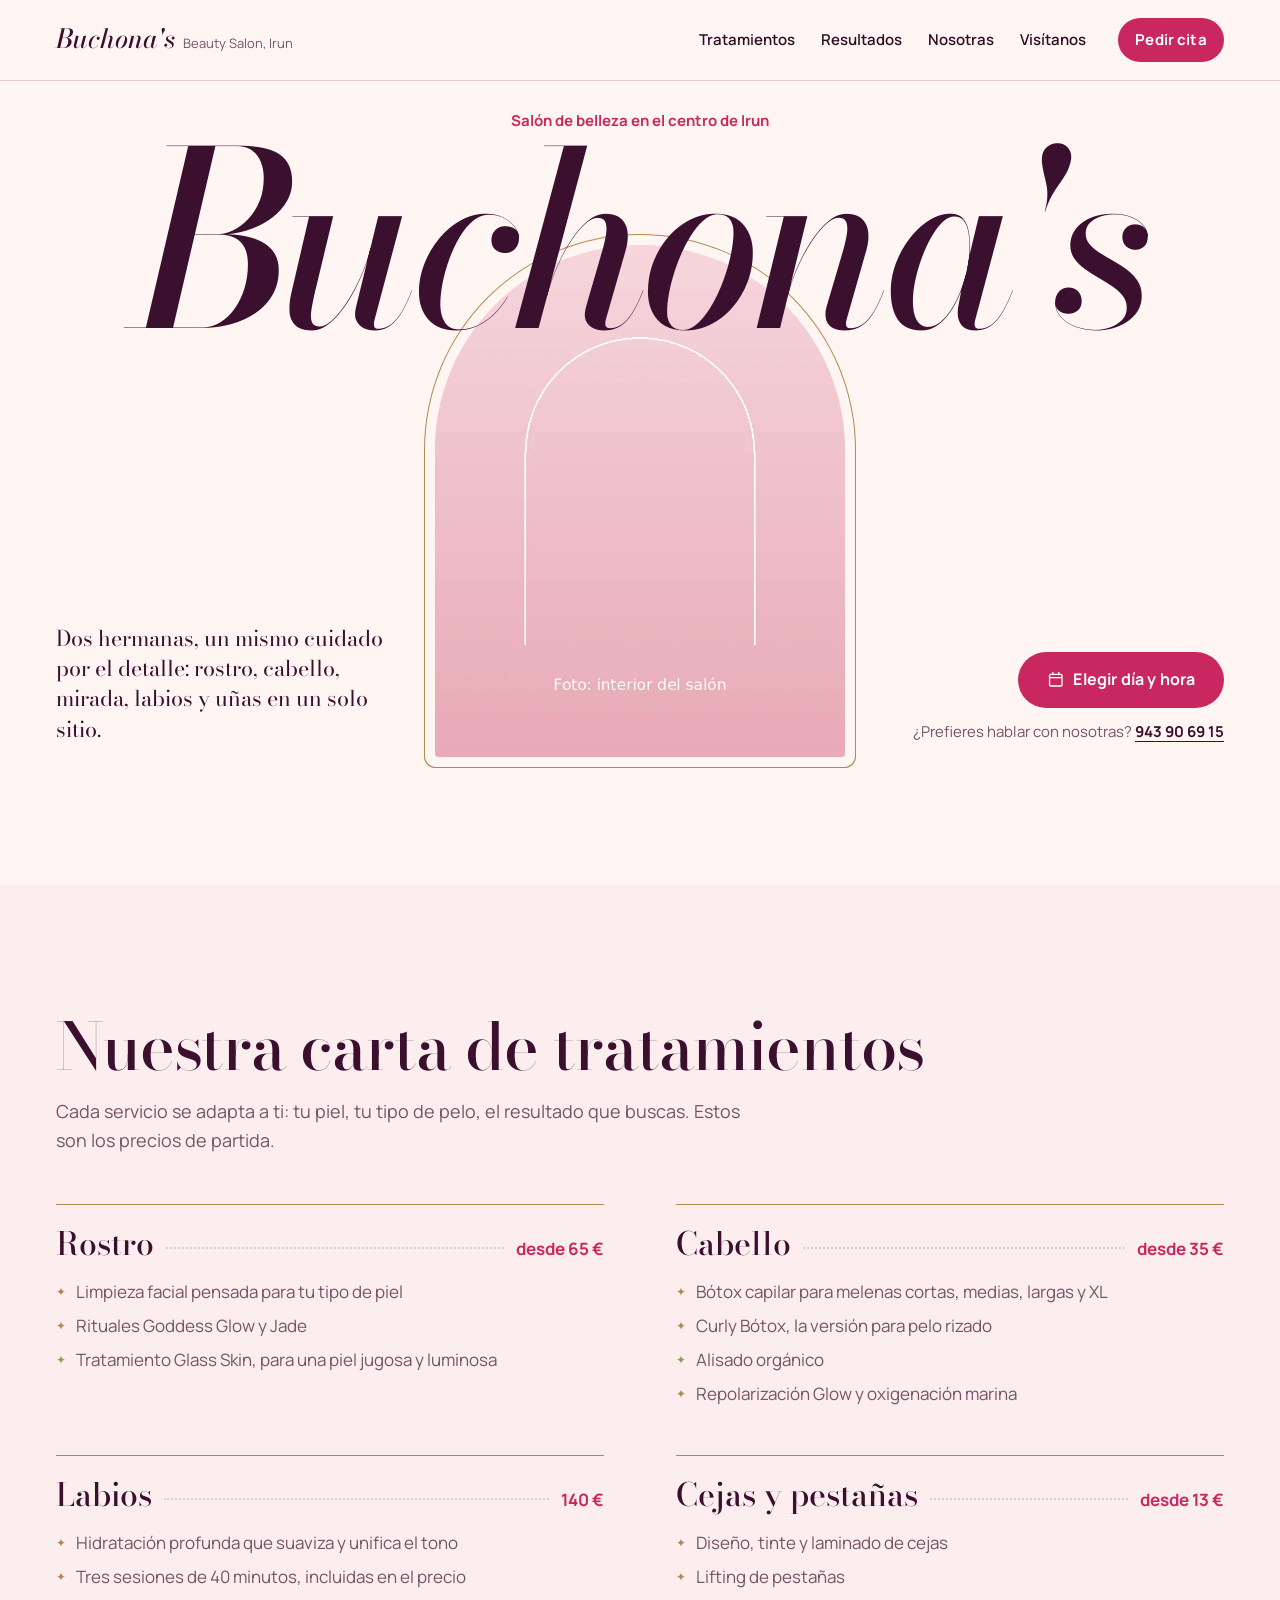
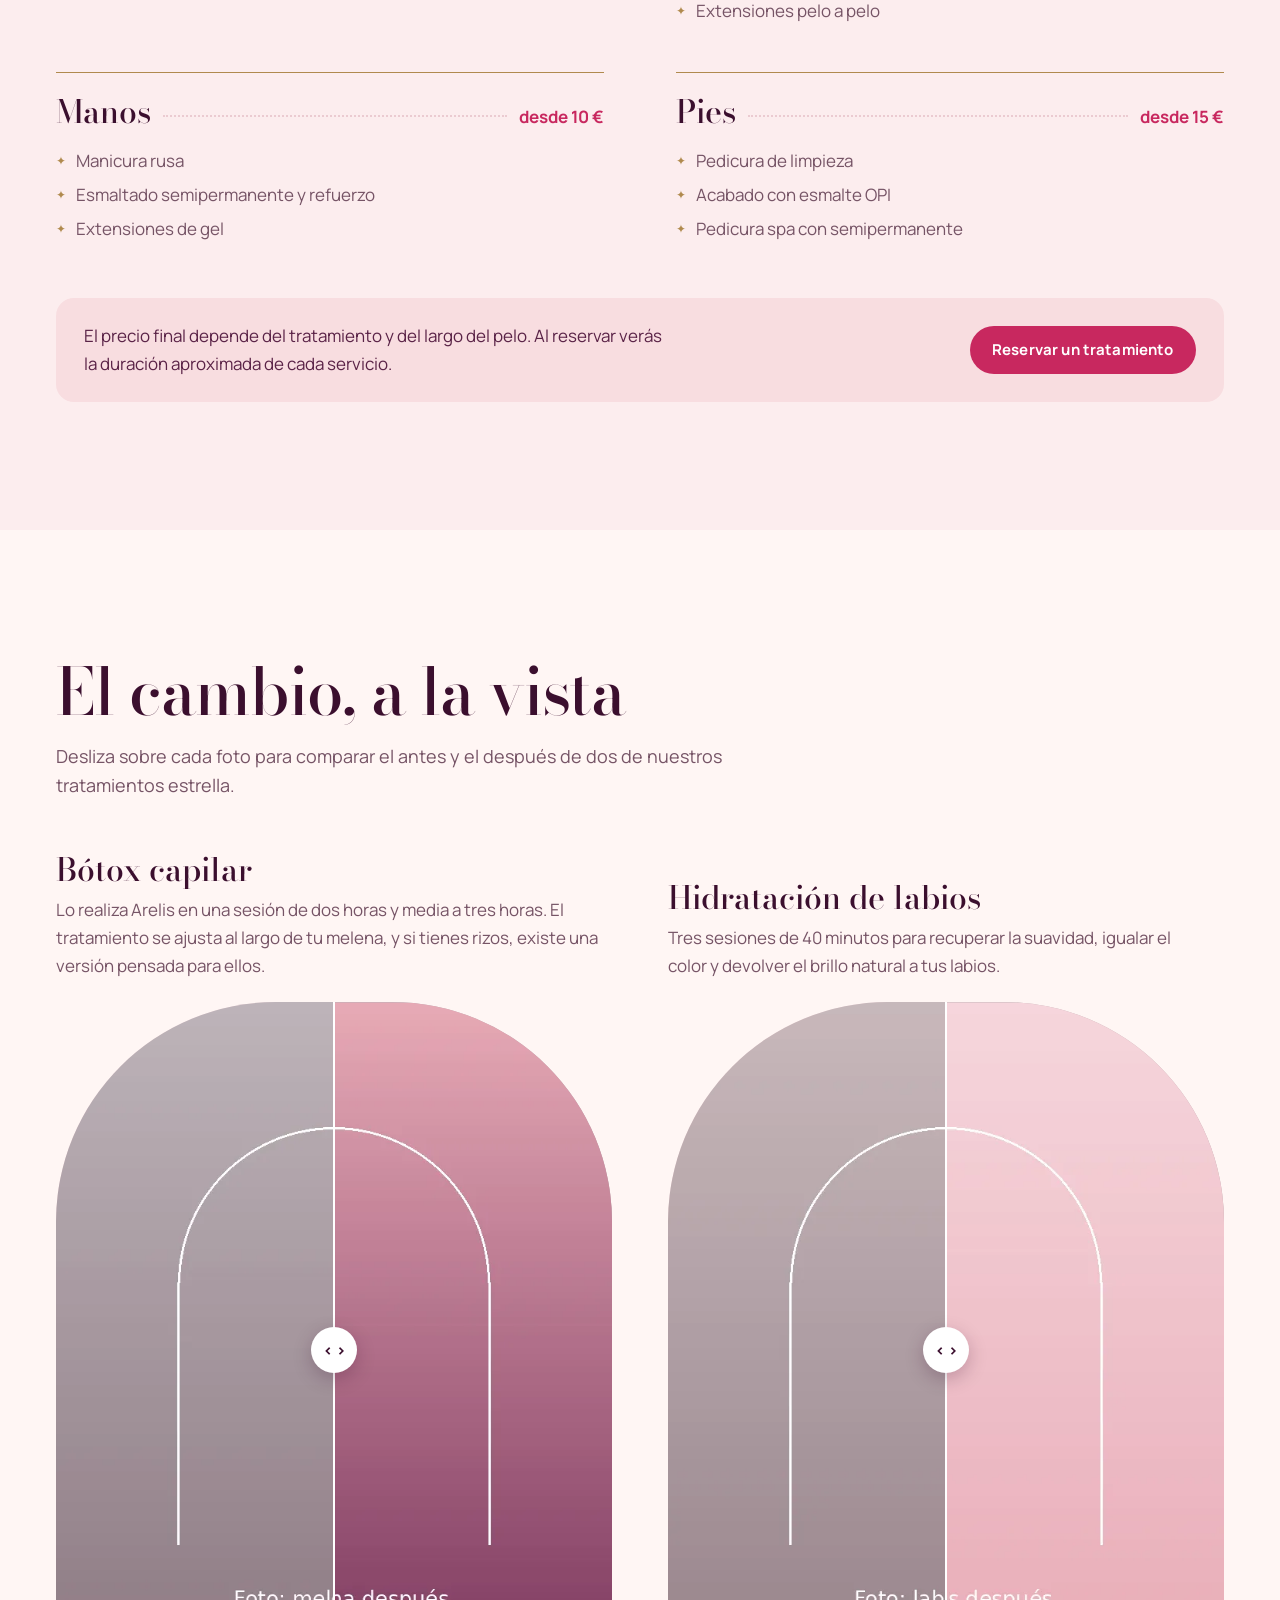
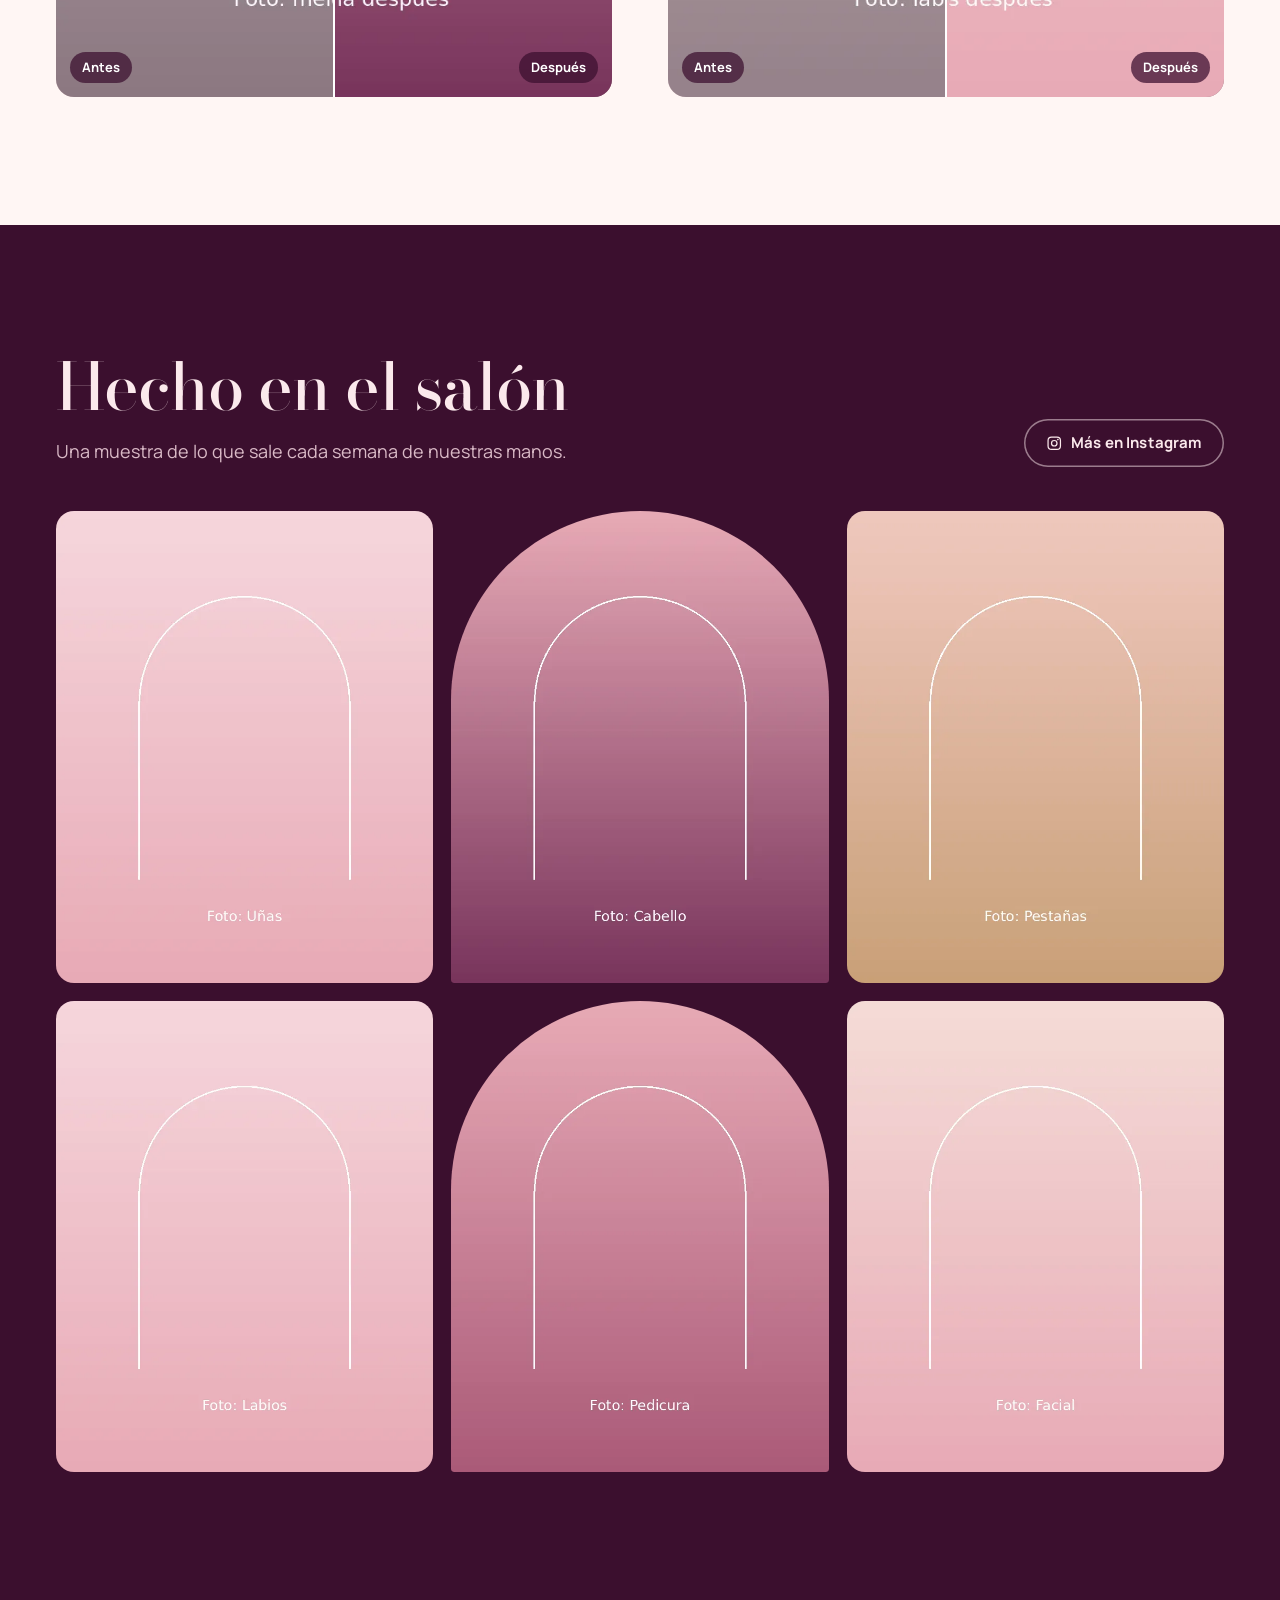
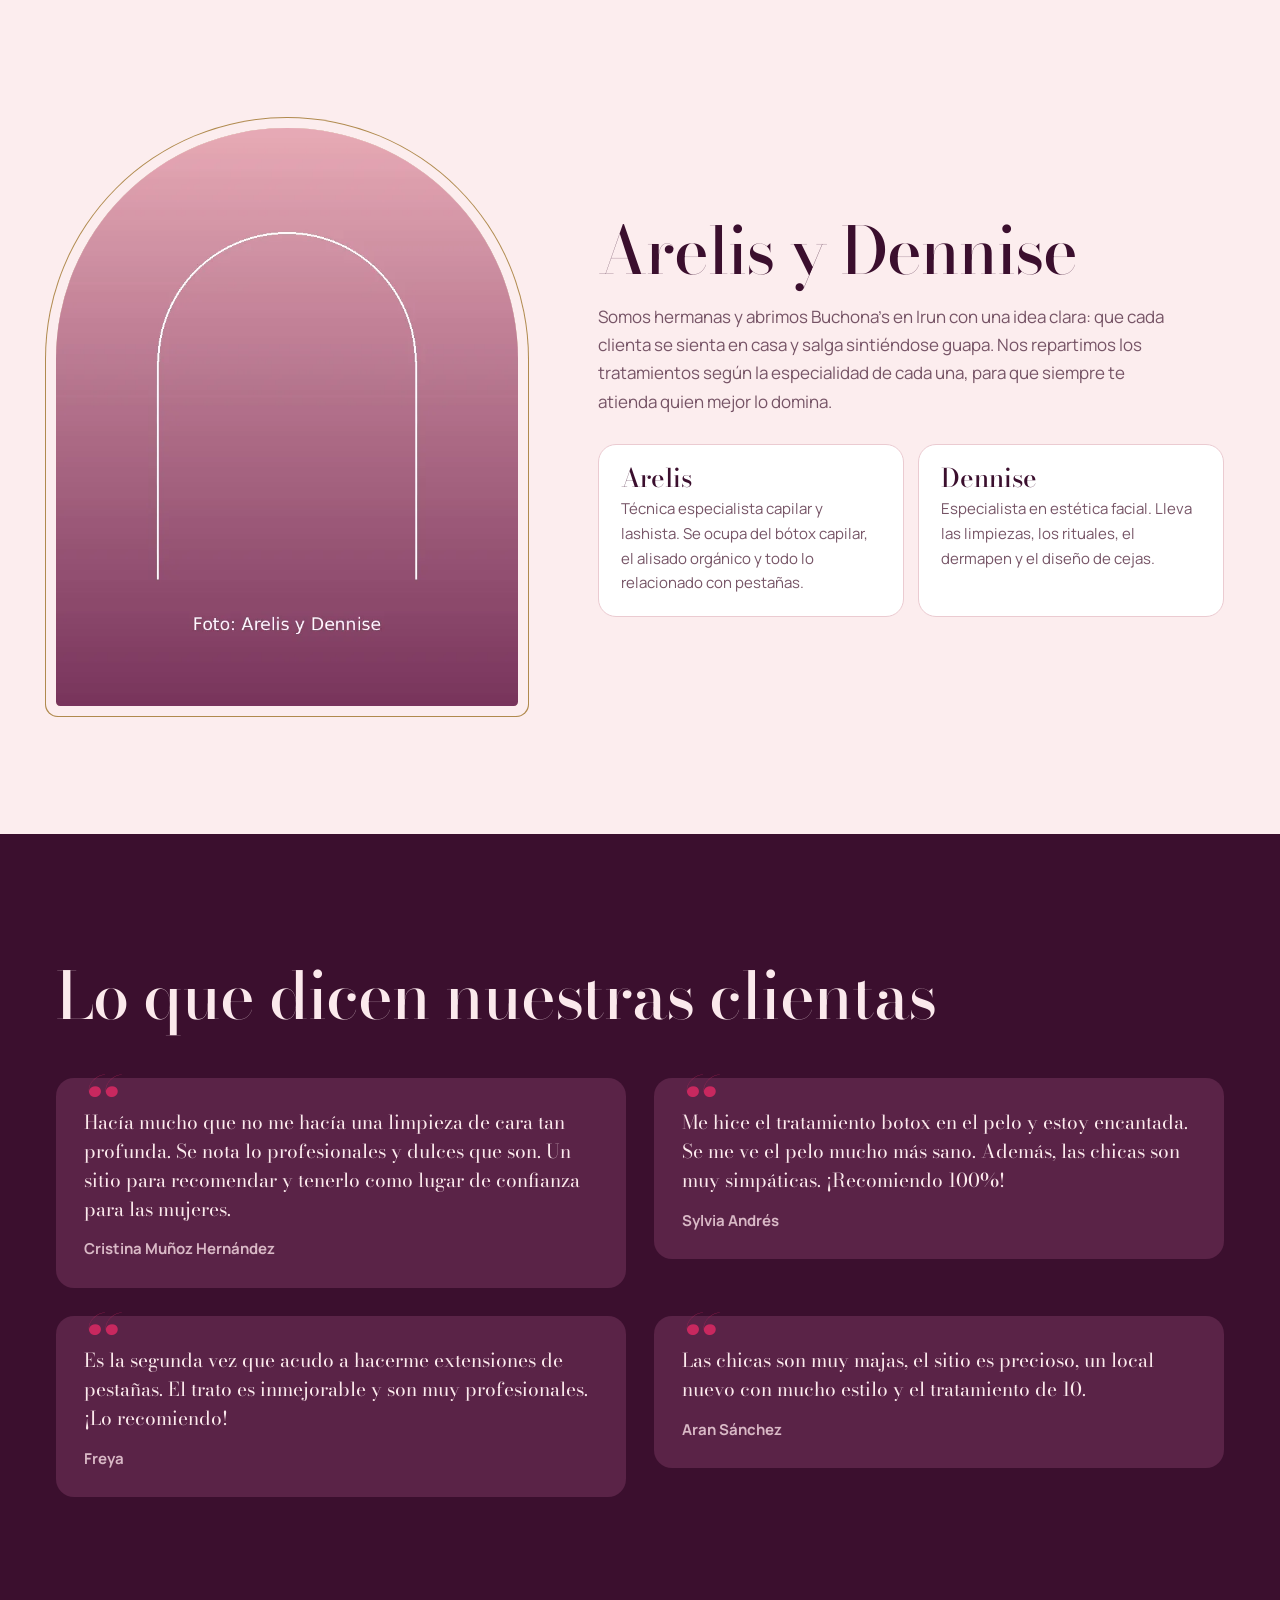
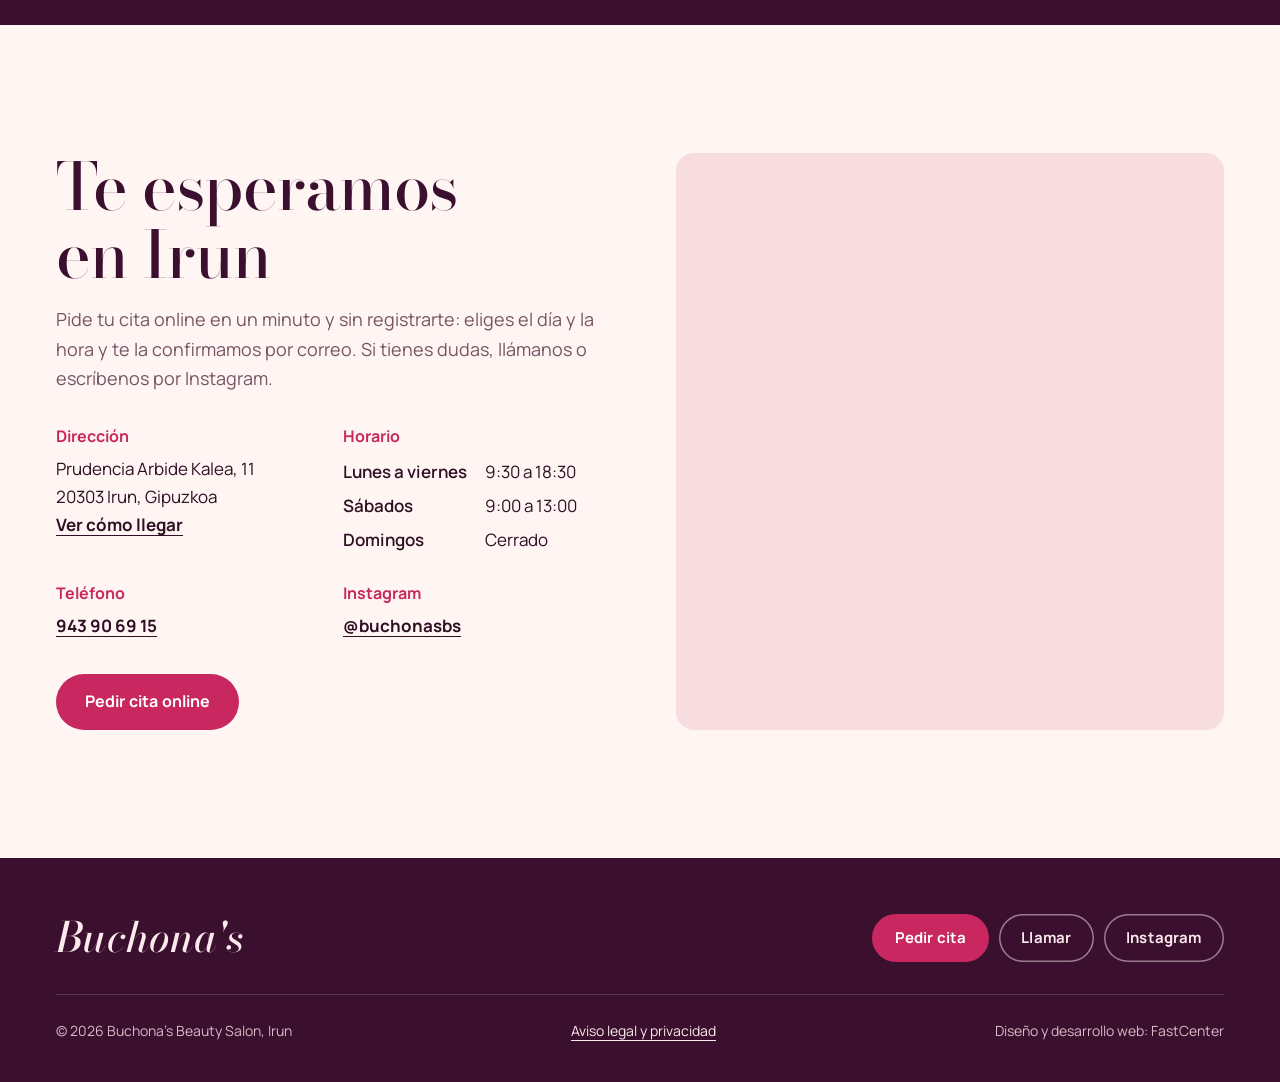
==== commit c6042588: "Add files via upload" ====
--- a/index.html
+++ b/index.html
@@ -11,7 +11,7 @@
   <link rel="preconnect" href="https://fonts.googleapis.com">
   <link rel="preconnect" href="https://fonts.gstatic.com" crossorigin>
   <link rel="stylesheet" href="https://fonts.googleapis.com/css2?family=Bodoni+Moda:ital,opsz,wght@0,6..96,400..600;1,6..96,400..600&family=Manrope:wght@400;600;700&display=swap">
-  <link rel="stylesheet" href="estilo.css?v=1">
+  <link rel="stylesheet" href="estilo.css?v=2">
   <script src="web.js?v=1" defer></script>
   <script type="application/ld+json">
   {
@@ -42,9 +42,8 @@
         <a href="#resultados">Resultados</a>
         <a href="#nosotras">Nosotras</a>
         <a href="#visita">Visítanos</a>
-        <a href="reservas.html">Mi cuenta</a>
       </nav>
-      <a class="btn" href="reservas.html">Pedir cita</a>
+      <a class="btn" href="cita.html">Pedir cita</a>
       <button class="abrir-menu" type="button" aria-expanded="false" aria-controls="menu-movil" aria-label="Abrir menú" data-abrir-menu>
         <svg class="abrir" viewBox="0 0 24 24" aria-hidden="true"><path d="M4 8h16M4 16h16"/></svg>
         <svg class="cerrar" viewBox="0 0 24 24" aria-hidden="true"><path d="M6 6l12 12M18 6L6 18"/></svg>
@@ -54,7 +53,6 @@
         <a href="#resultados">Resultados</a>
         <a href="#nosotras">Nosotras</a>
         <a href="#visita">Visítanos</a>
-        <a href="reservas.html">Mi cuenta</a>
       </nav>
     </div>
   </header>
@@ -70,7 +68,7 @@
             <img src="fotos/salon.webp" width="720" height="900" alt="Interior del salón Buchona's Beauty Salon en Irun">
           </figure>
           <div class="portada__reserva">
-            <a class="btn btn--lg" href="reservas.html">
+            <a class="btn btn--lg" href="cita.html">
               <svg class="icono" viewBox="0 0 24 24" aria-hidden="true"><path d="M8 2v3M16 2v3M3.5 9h17M5 4.5h14a1.5 1.5 0 0 1 1.5 1.5v13a1.5 1.5 0 0 1-1.5 1.5H5A1.5 1.5 0 0 1 3.5 19V6A1.5 1.5 0 0 1 5 4.5Z" fill="none" stroke="currentColor" stroke-width="1.8" stroke-linecap="round"/></svg>
               Elegir día y hora
             </a>
@@ -136,7 +134,7 @@
         </div>
         <div class="carta__pie">
           <p>El precio final depende del tratamiento y del largo del pelo. Al reservar verás la duración aproximada de cada servicio.</p>
-          <a class="btn" href="reservas.html">Reservar un tratamiento</a>
+          <a class="btn" href="cita.html">Reservar un tratamiento</a>
         </div>
       </div>
     </section>
@@ -259,7 +257,7 @@
       <div class="envoltura visita">
         <div>
           <h2 class="titulo" id="visita-titulo">Te esperamos en Irun</h2>
-          <p class="entradilla">Reserva online en un minuto, eligiendo tú el día y la hora. Si tienes cualquier duda, llámanos o escríbenos por Instagram.</p>
+          <p class="entradilla">Pide tu cita online en un minuto y sin registrarte: eliges el día y la hora y te la confirmamos por correo. Si tienes dudas, llámanos o escríbenos por Instagram.</p>
           <div class="visita__datos">
             <div class="dato">
               <h3>Dirección</h3>
@@ -283,7 +281,7 @@
               <a href="https://www.instagram.com/buchonasbs/" rel="noopener">@buchonasbs</a>
             </div>
           </div>
-          <a class="btn btn--lg" href="reservas.html">Pedir cita online</a>
+          <a class="btn btn--lg" href="cita.html">Pedir cita online</a>
         </div>
         <div class="visita__mapa">
           <iframe title="Mapa de Buchona's Beauty Salon en Irun" src="https://www.google.com/maps?q=Prudencia%20Arbide%20Kalea%2011%2C%2020303%20Irun&amp;hl=es&amp;z=16&amp;output=embed" loading="lazy" referrerpolicy="no-referrer-when-downgrade"></iframe>
@@ -297,7 +295,7 @@
       <div class="pie__arriba">
         <p class="pie__marca">Buchona's</p>
         <div class="pie__acciones">
-          <a class="btn" href="reservas.html">Pedir cita</a>
+          <a class="btn" href="cita.html">Pedir cita</a>
           <a class="btn btn--claro" href="tel:+34943906915">Llamar</a>
           <a class="btn btn--claro" href="https://www.instagram.com/buchonasbs/" rel="noopener">Instagram</a>
         </div>
